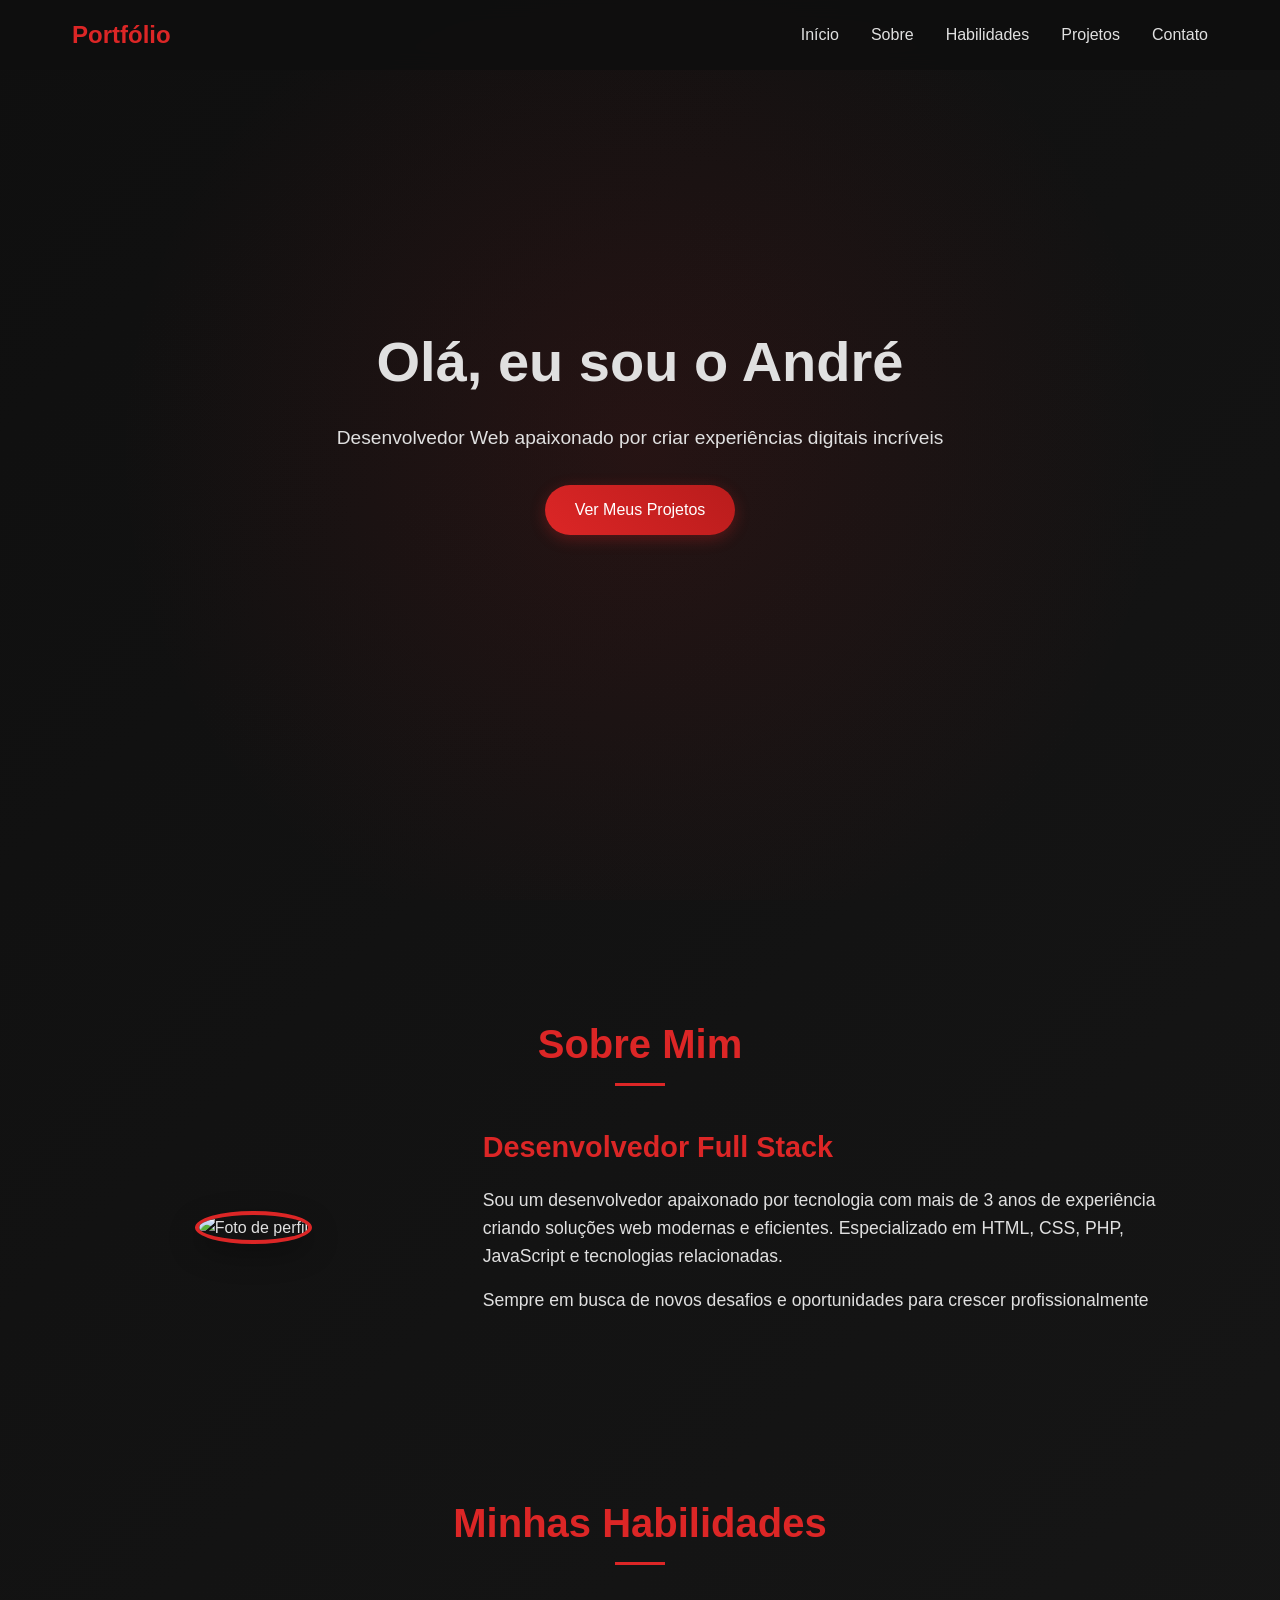
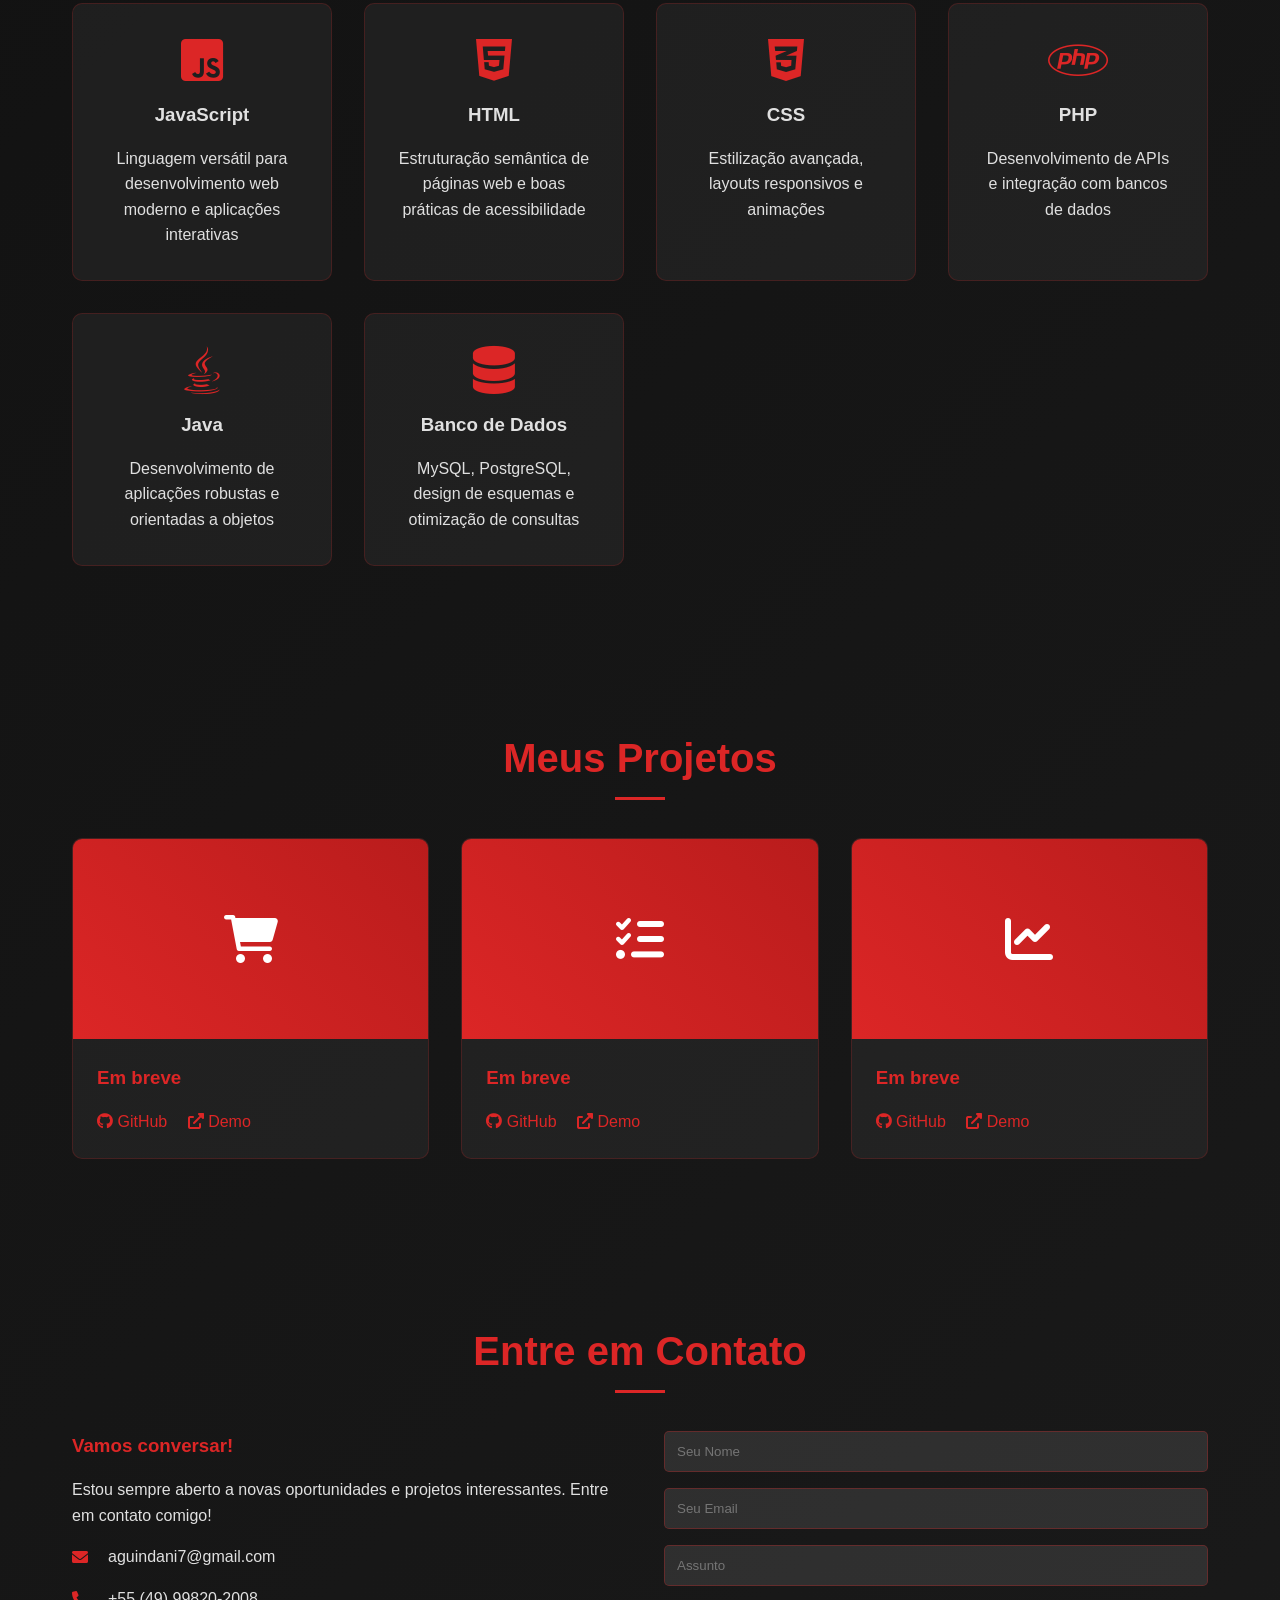
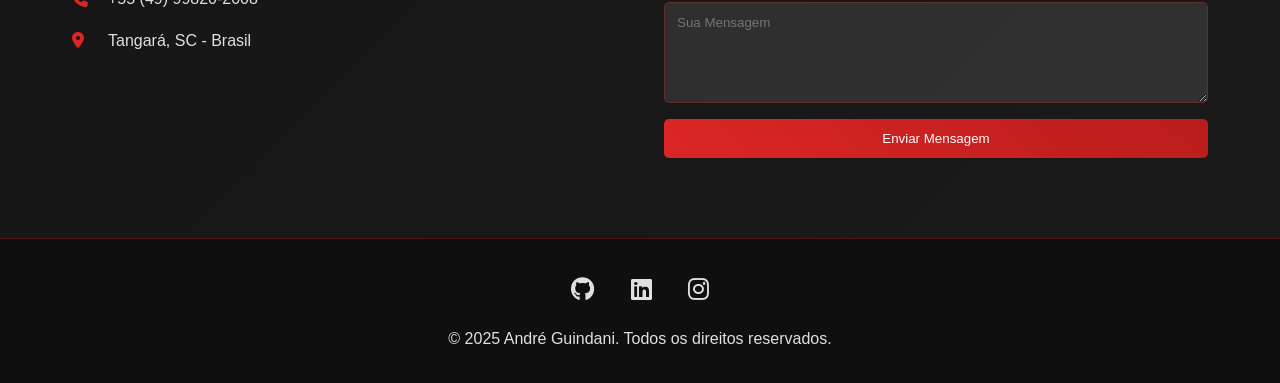
==== index.html @ 7bfdf7b9 "alterações" ====
<!DOCTYPE html>
<html lang="pt-BR">

<head>
    <meta charset="UTF-8">
    <meta name="viewport" content="width=device-width, initial-scale=1.0">
    <title>Meu Portfólio</title>
    <link href="https://cdnjs.cloudflare.com/ajax/libs/font-awesome/6.0.0/css/all.min.css" rel="stylesheet">
    <link rel="stylesheet" href="style.css">
</head>

<body>
    <header>
        <nav>
            <div class="logo">Portfólio</div>
            <ul class="nav-links">
                <li><a href="#home">Início</a></li>
                <li><a href="#about">Sobre</a></li>
                <li><a href="#skills">Habilidades</a></li>
                <li><a href="#projects">Projetos</a></li>
                <li><a href="#contact">Contato</a></li>
            </ul>
            <div class="mobile-menu">
                <span></span>
                <span></span>
                <span></span>
            </div>
        </nav>
    </header>
    <main>
        <section id="home" class="hero">
            <div class="hero-content">
                <h1>Olá, eu sou o André Guindani</h1>
                <p>Desenvolvedor Web apaixonado por criar experiências digitais incríveis</p>
                <a href="#projects" class="cta-button">Ver Meus Projetos</a>
            </div>
        </section>

        <section id="about">
            <h2 class="section-title fade-in">Sobre Mim</h2>
            <div class="about-content fade-in">
                <div class="about-image">
                    <img src="/placeholder.svg?height=250&width=250" alt="Foto de perfil">
                </div>
                <div class="about-text">
                    <h3>Desenvolvedor Full Stack</h3>
                    <p>Sou um desenvolvedor apaixonado por tecnologia com mais de 3 anos de experiência criando soluções
                        web modernas e eficientes. Especializado em HTML, CSS, PHP, JavaScript e tecnologias
                        relacionadas.</p>
                    <p>Sempre em busca de novos desafios e oportunidades para crescer profissionalmente</p>
                </div>
            </div>
        </section>

        <section id="skills">
            <h2 class="section-title fade-in">Minhas Habilidades</h2>
            <div class="skills-grid fade-in">
                <div class="skill-card">
                    <i class="fab fa-js-square"></i>
                    <h3>JavaScript</h3>
                    <p>Linguagem versátil para desenvolvimento web moderno e aplicações interativas</p>
                </div>
                <div class="skill-card">
                    <i class="fab fa-html5"></i>
                    <h3>HTML</h3>
                    <p>Estruturação semântica de páginas web e boas práticas de acessibilidade</p>
                </div>
                <div class="skill-card">
                    <i class="fab fa-css3-alt"></i>
                    <h3>CSS</h3>
                    <p>Estilização avançada, layouts responsivos e animações</p>
                </div>
                <div class="skill-card">
                    <i class="fab fa-php"></i>
                    <h3>PHP</h3>
                    <p>Desenvolvimento de APIs e integração com bancos de dados</p>
                </div>
                <div class="skill-card">
                    <i class="fab fa-java"></i>
                    <h3>Java</h3>
                    <p>Desenvolvimento de aplicações robustas e orientadas a objetos</p>
                </div>
                <div class="skill-card">
                    <i class="fas fa-database"></i>
                    <h3>Banco de Dados</h3>
                    <p>MySQL, PostgreSQL, design de esquemas e otimização de consultas</p>
                </div>
            </div>
        </section>

        <section id="projects">
            <h2 class="section-title fade-in">Meus Projetos</h2>
            <div class="projects-grid fade-in">
                <div class="project-card">
                    <div class="project-image">
                        <i class="fas fa-shopping-cart"></i>
                    </div>
                    <div class="project-content">
                        <h3>Em breve</h3>
                        <p></p>
                        <div class="project-links">
                            <a href="#"><i class="fab fa-github"></i> GitHub</a>
                            <a href="#"><i class="fas fa-external-link-alt"></i> Demo</a>
                        </div>
                    </div>
                </div>
                <div class="project-card">
                    <div class="project-image">
                        <i class="fas fa-tasks"></i>
                    </div>
                    <div class="project-content">
                        <h3>Em breve</h3>
                        <p></p>
                        <div class="project-links">
                            <a href="#"><i class="fab fa-github"></i> GitHub</a>
                            <a href="#"><i class="fas fa-external-link-alt"></i> Demo</a>
                        </div>
                    </div>
                </div>
                <div class="project-card">
                    <div class="project-image">
                        <i class="fas fa-chart-line"></i>
                    </div>
                    <div class="project-content">
                        <h3>Em breve</h3>
                        <p></p>
                        <div class="project-links">
                            <a href="#"><i class="fab fa-github"></i> GitHub</a>
                            <a href="#"><i class="fas fa-external-link-alt"></i> Demo</a>
                        </div>
                    </div>
                </div>
            </div>
        </section>

        <section id="contact">
            <h2 class="section-title fade-in">Entre em Contato</h2>
            <div class="contact-content fade-in">
                <div class="contact-info">
                    <h3>Vamos conversar!</h3>
                    <p>Estou sempre aberto a novas oportunidades e projetos interessantes. Entre em contato comigo!</p>
                    <div class="contact-item">
                        <i class="fas fa-envelope"></i>
                        <span>aguindani7@gmail.com</span>
                    </div>
                    <div class="contact-item">
                        <i class="fas fa-phone"></i>
                        <span>+55 (49) 99820-2008</span>
                    </div>
                    <div class="contact-item">
                        <i class="fas fa-map-marker-alt"></i>
                        <span>Tangará, SC - Brasil</span>
                    </div>
                </div>
                <form class="contact-form" action="https://formsubmit.co/aguindani7@gmail.com" method="POST">
                    <input type="text" name="name" placeholder="Seu Nome" required>
                    <input type="email" name="email" placeholder="Seu Email" required>
                    <input type="text" name="_subject" placeholder="Assunto" required>
                    <textarea name="message" rows="5" placeholder="Sua Mensagem" required></textarea>
                    <button type="submit">Enviar Mensagem</button>
                </form>
            </div>
        </section>
    </main>
    <footer>
        <div class="social-links">
            <a href="https://github.com/andreguindani" target="_blank"><i class="fab fa-github"></i></a>
            <a href="https://www.linkedin.com/in/andr%C3%A9guindani/" target="_blank"><i class="fab fa-linkedin"></i></a>
            <a href="https://www.instagram.com/andreguindani_/" target="_blank"><i class="fab fa-instagram"></i></a>
        </div>
        <p>&copy; 2025 André Guindani. Todos os direitos reservados.</p>
    </footer>

    <script src="script.js"></script>
</body>

</html>
---- style.css ----
* {
    margin: 0;
    padding: 0;
    box-sizing: border-box;
}

body {
    font-family: 'Segoe UI', Tahoma, Geneva, Verdana, sans-serif;
    background: linear-gradient(135deg, #0f0f0f 0%, #1a1a1a 100%);
    color: #e0e0e0;
    line-height: 1.6;
    overflow-x: hidden;
}

/* Header */
header {
    position: fixed;
    top: 0;
    width: 100%;
    background: rgba(15, 15, 15, 0.95);
    backdrop-filter: blur(10px);
    z-index: 1000;
    padding: 1rem 0;
    transition: all 0.3s ease;
}

nav {
    max-width: 1200px;
    margin: 0 auto;
    display: flex;
    justify-content: space-between;
    align-items: center;
    padding: 0 2rem;
}

.logo {
    font-size: 1.5rem;
    font-weight: bold;
    color: #dc2626;
}

.nav-links {
    display: flex;
    list-style: none;
    gap: 2rem;
}

/* Mobile menu styles */
@media (max-width: 768px) {
    .nav-links {
        display: none;
        position: absolute;
        top: 100%;
        left: 0;
        width: 100%;
        background: rgba(15, 15, 15, 0.98);
        backdrop-filter: blur(10px);
        flex-direction: column;
        padding: 2rem;
        gap: 1rem;
        border-top: 1px solid rgba(220, 38, 38, 0.3);
        box-shadow: 0 5px 20px rgba(0, 0, 0, 0.3);
        transform: translateY(-20px);
        opacity: 0;
        transition: all 0.3s ease;
    }

    .nav-links.active {
        display: flex;
        transform: translateY(0);
        opacity: 1;
    }

    .nav-links li {
        text-align: center;
        border-bottom: 1px solid rgba(220, 38, 38, 0.1);
        padding-bottom: 1rem;
    }

    .nav-links li:last-child {
        border-bottom: none;
        padding-bottom: 0;
    }

    .nav-links a {
        font-size: 1.1rem;
        padding: 0.5rem 0;
        display: block;
        width: 100%;
    }

    .mobile-menu {
        display: flex;
    }

    .mobile-menu.active span:nth-child(1) {
        transform: rotate(-45deg) translate(-5px, 6px);
    }

    .mobile-menu.active span:nth-child(2) {
        opacity: 0;
    }

    .mobile-menu.active span:nth-child(3) {
        transform: rotate(45deg) translate(-5px, -6px);
    }
}

.nav-links a {
    color: #e0e0e0;
    text-decoration: none;
    transition: color 0.3s ease;
    position: relative;
}

.nav-links a:hover {
    color: #dc2626;
}

.nav-links a::after {
    content: '';
    position: absolute;
    bottom: -5px;
    left: 0;
    width: 0;
    height: 2px;
    background: #dc2626;
    transition: width 0.3s ease;
}

.nav-links a:hover::after {
    width: 100%;
}

.mobile-menu {
    display: none;
    flex-direction: column;
    cursor: pointer;
}

.mobile-menu span {
    width: 25px;
    height: 3px;
    background: #e0e0e0;
    margin: 3px 0;
    transition: 0.3s;
}

/* Hero Section */
.hero {
    height: 100vh;
    display: flex;
    align-items: center;
    justify-content: center;
    text-align: center;
    position: relative;
    background: radial-gradient(circle at center, rgba(220, 38, 38, 0.1) 0%, transparent 70%);
    margin-bottom: 2rem; /* Added margin-bottom to create space between hero and next section */
}

.hero-content h1 {
    font-size: 3.5rem;
    margin-bottom: 1rem;
    opacity: 0;
    animation: fadeInUp 1s ease forwards;
}

.hero-content .highlight {
    color: #dc2626;
}

.hero-content p {
    font-size: 1.2rem;
    margin-bottom: 2rem;
    opacity: 0;
    animation: fadeInUp 1s ease 0.3s forwards;
}

.cta-button {
    display: inline-block;
    padding: 12px 30px;
    background: linear-gradient(45deg, #dc2626, #b91c1c);
    color: white;
    text-decoration: none;
    border-radius: 50px;
    transition: all 0.3s ease;
    opacity: 0;
    animation: fadeInUp 1s ease 0.6s forwards;
    box-shadow: 0 4px 15px rgba(220, 38, 38, 0.3);
    margin-bottom: 3rem; /* Added margin-bottom to push button away from next section */
}

/* Sections */
section {
    padding: 80px 0;
    max-width: 1200px;
    margin: 0 auto;
    padding-left: 2rem;
    padding-right: 2rem;
    position: relative;
}

.section-title {
    text-align: center;
    font-size: 2.5rem;
    margin-bottom: 3rem;
    color: #dc2626;
    position: relative;
    z-index: 200;
}

.section-title::after {
    content: '';
    position: absolute;
    bottom: -10px;
    left: 50%;
    transform: translateX(-50%);
    width: 50px;
    height: 3px;
    background: #dc2626;
}

/* About Section */
.about-content {
    display: grid;
    grid-template-columns: 1fr 2fr;
    gap: 3rem;
    align-items: center;
}

.about-image {
    text-align: center;
}

.about-image img {
    width: 250px;
    height: 250px;
    border-radius: 50%;
    object-fit: cover;
    border: 4px solid #dc2626;
    box-shadow: 0 10px 30px rgba(0, 0, 0, 0.3);
}

.about-text h3 {
    font-size: 1.8rem;
    margin-bottom: 1rem;
    color: #dc2626;
}

.about-text p {
    margin-bottom: 1rem;
    font-size: 1.1rem;
}

/* Skills Section */
.skills-grid {
    display: grid;
    grid-template-columns: repeat(auto-fit, minmax(250px, 1fr));
    gap: 2rem;
}

.skill-card {
    background: rgba(255, 255, 255, 0.05);
    padding: 2rem;
    border-radius: 10px;
    text-align: center;
    transition: transform 0.3s ease;
    border: 1px solid rgba(220, 38, 38, 0.2);
}

.skill-card:hover {
    transform: translateY(-5px);
    border-color: #dc2626;
}

.skill-card i {
    font-size: 3rem;
    color: #dc2626;
    margin-bottom: 1rem;
}

.skill-card h3 {
    margin-bottom: 1rem;
    color: #e0e0e0;
}

/* Projects Section */
.projects-grid {
    display: grid;
    grid-template-columns: repeat(auto-fit, minmax(300px, 1fr));
    gap: 2rem;
}

.project-card {
    background: rgba(255, 255, 255, 0.05);
    border-radius: 10px;
    overflow: hidden;
    transition: transform 0.3s ease;
    border: 1px solid rgba(220, 38, 38, 0.2);
}

.project-card:hover {
    transform: translateY(-5px);
    border-color: #dc2626;
}

.project-image {
    height: 200px;
    background: linear-gradient(45deg, #dc2626, #b91c1c);
    display: flex;
    align-items: center;
    justify-content: center;
    font-size: 3rem;
    color: white;
}

.project-content {
    padding: 1.5rem;
}

.project-content h3 {
    color: #dc2626;
    margin-bottom: 1rem;
}

.project-links {
    margin-top: 1rem;
}

.project-links a {
    display: inline-block;
    margin-right: 1rem;
    color: #dc2626;
    text-decoration: none;
    transition: color 0.3s ease;
}

.project-links a:hover {
    color: #b91c1c;
}

/* Contact Section */
.contact-content {
    display: grid;
    grid-template-columns: 1fr 1fr;
    gap: 3rem;
}

.contact-info h3 {
    color: #dc2626;
    margin-bottom: 1rem;
}

.contact-item {
    display: flex;
    align-items: center;
    margin-bottom: 1rem;
    margin-top: 1rem;
}

.contact-item i {
    color: #dc2626;
    margin-right: 1rem;
    width: 20px;
}

.contact-form {
    display: flex;
    flex-direction: column;
    gap: 1rem;
}

.contact-form input,
.contact-form textarea {
    padding: 12px;
    background: rgba(255, 255, 255, 0.1);
    border: 1px solid rgba(220, 38, 38, 0.3);
    border-radius: 5px;
    color: #e0e0e0;
    font-family: inherit;
}

.contact-form input:focus,
.contact-form textarea:focus {
    outline: none;
    border-color: #dc2626;
}

.contact-form button {
    padding: 12px;
    background: linear-gradient(45deg, #dc2626, #b91c1c);
    color: white;
    border: none;
    border-radius: 5px;
    cursor: pointer;
    transition: all 0.3s ease;
}

.contact-form button:hover {
    transform: translateY(-2px);
    box-shadow: 0 5px 15px rgba(220, 38, 38, 0.3);
}

/* Footer */
footer {
    background: #0f0f0f;
    text-align: center;
    padding: 2rem;
    border-top: 1px solid rgba(220, 38, 38, 0.3);
}

.social-links {
    margin-bottom: 1rem;
}

.social-links a {
    color: #e0e0e0;
    font-size: 1.5rem;
    margin: 0 1rem;
    transition: color 0.3s ease;
}

.social-links a:hover {
    color: #dc2626;
}

/* Animations */
@keyframes fadeInUp {
    from {
        opacity: 0;
        transform: translateY(30px);
    }
    to {
        opacity: 1;
        transform: translateY(0);
    }
}

.fade-in {
    opacity: 0;
    transform: translateY(30px);
    transition: all 0.6s ease;
}

.fade-in.visible {
    opacity: 1;
    transform: translateY(0);
}

/* Responsive */
@media (max-width: 768px) {
    .nav-links {
        display: none;
    }

    .mobile-menu {
        display: flex;
    }

    .hero-content h1 {
        font-size: 2.5rem;
    }

    .about-content {
        grid-template-columns: 1fr;
        text-align: center;
    }

    .contact-content {
        grid-template-columns: 1fr;
    }

    section {
        padding-left: 1rem;
        padding-right: 1rem;
    }
}
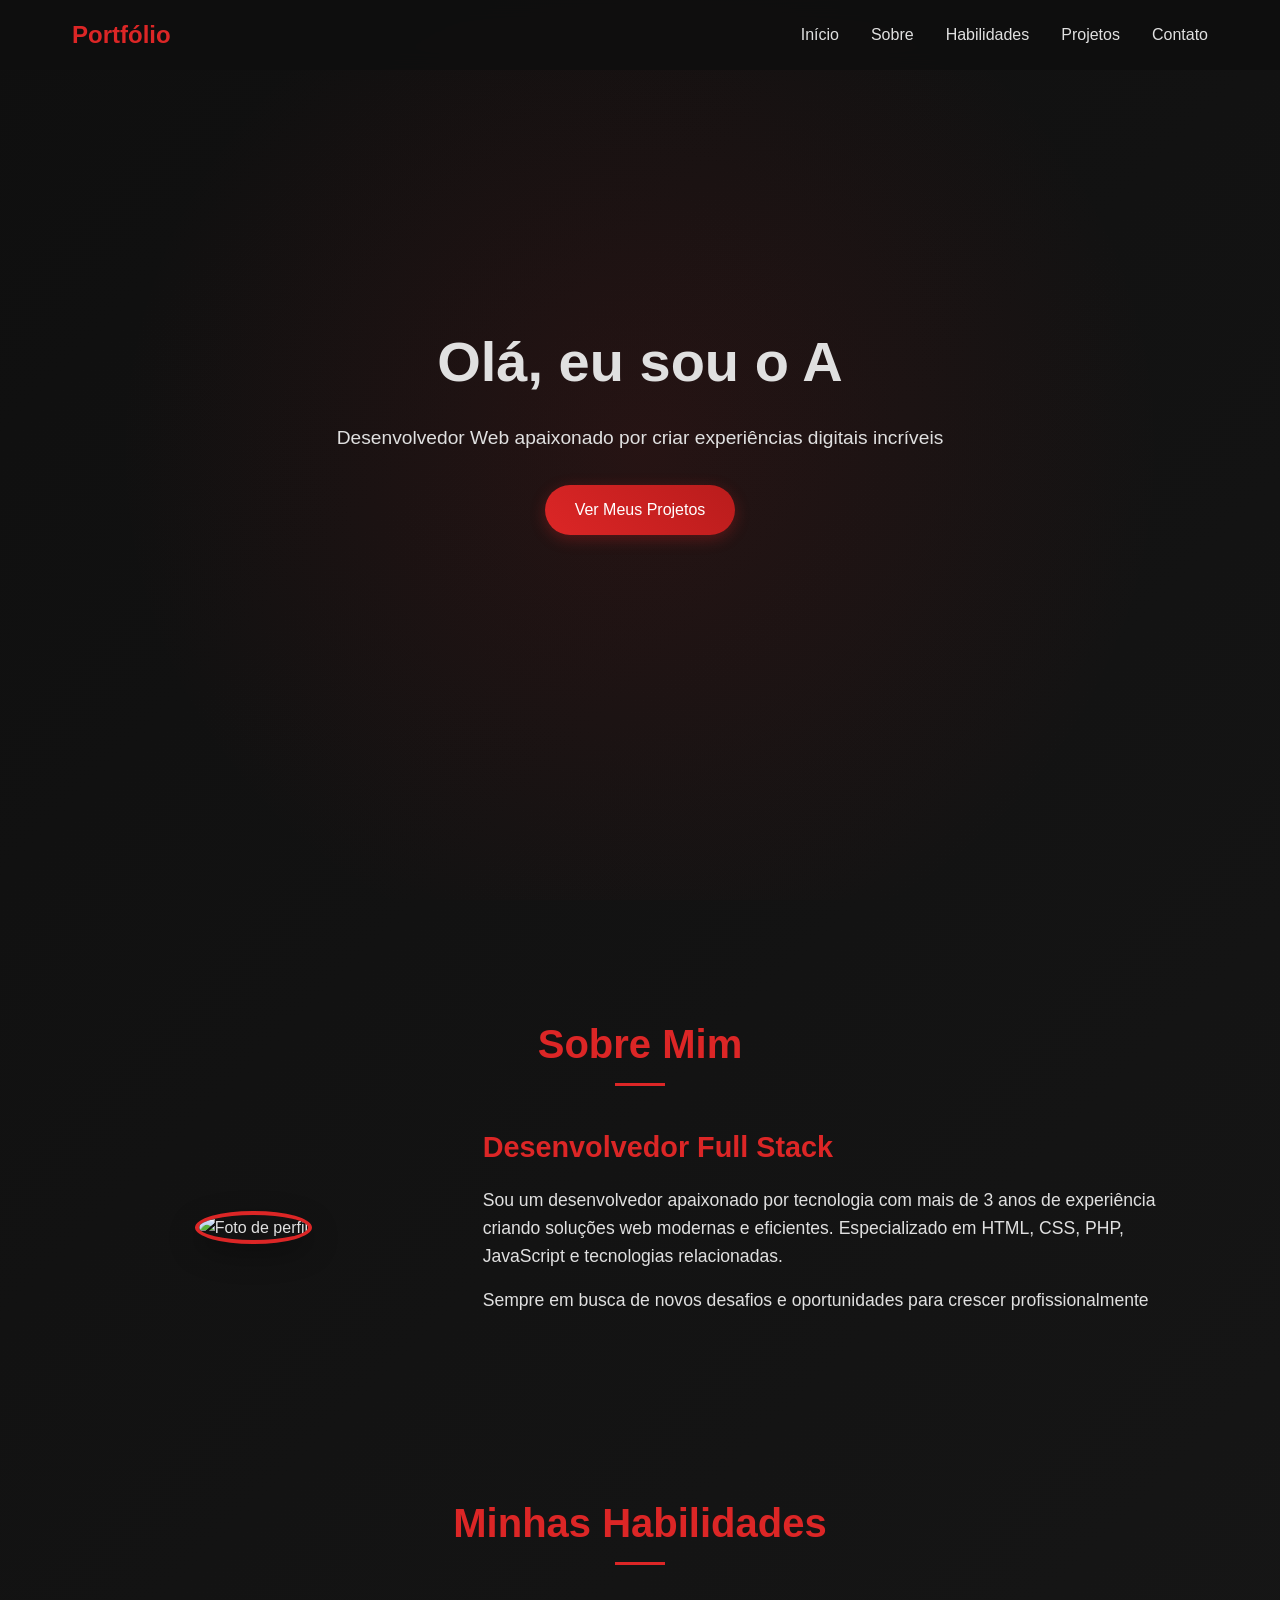
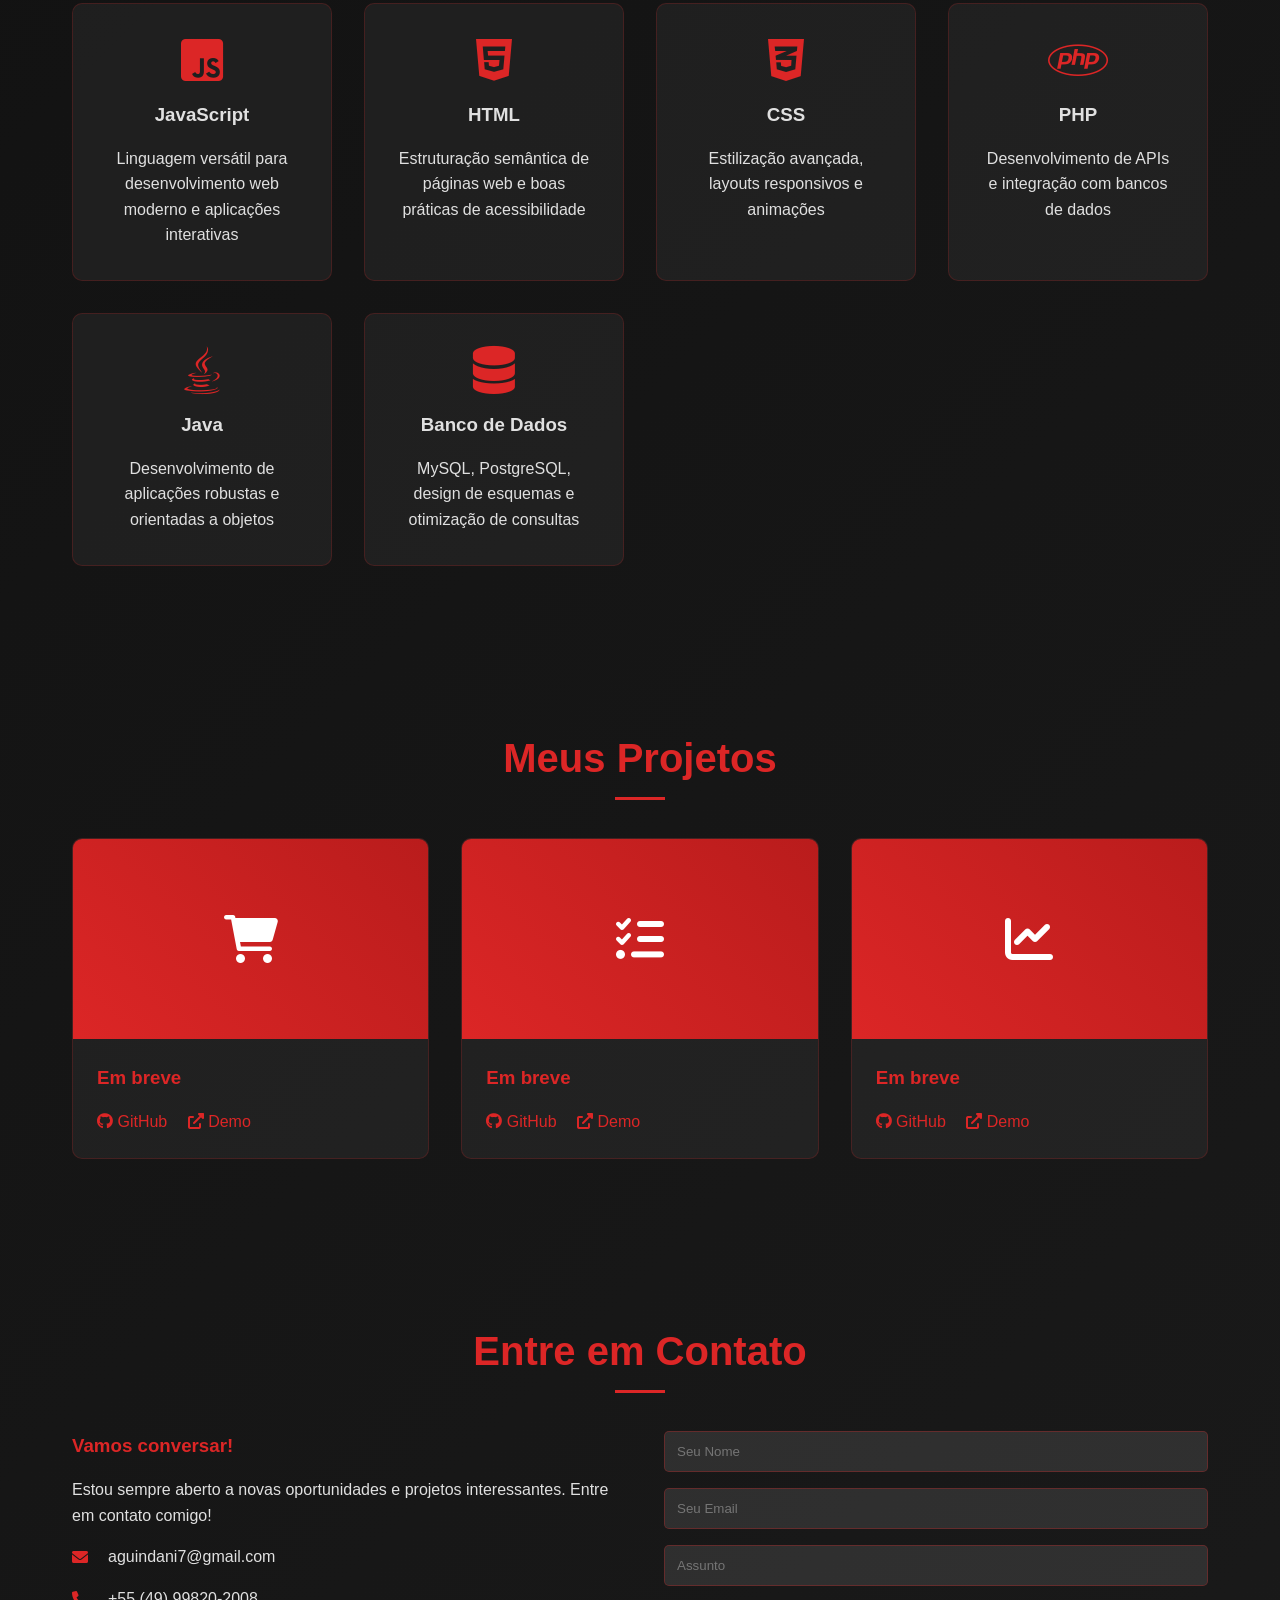
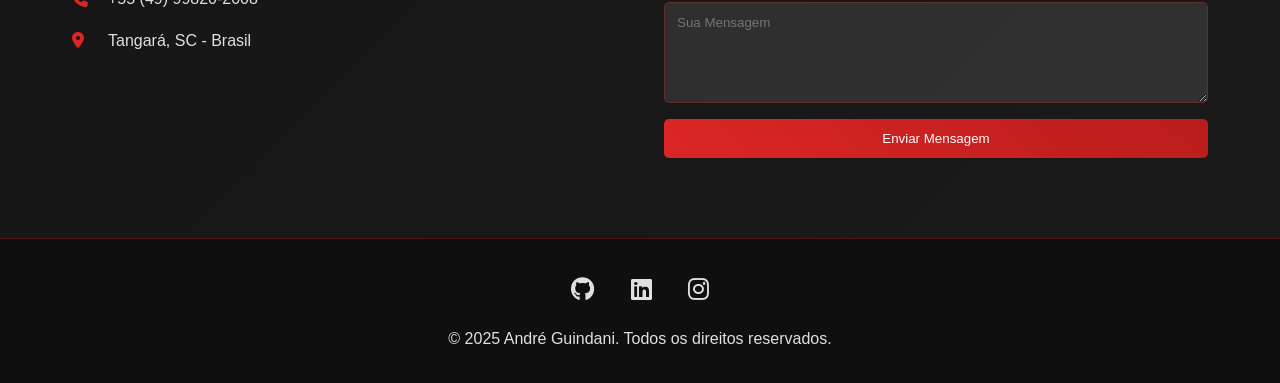
==== commit 2e530a93: "titulo" ====
--- a/index.html
+++ b/index.html
@@ -4,7 +4,7 @@
 <head>
     <meta charset="UTF-8">
     <meta name="viewport" content="width=device-width, initial-scale=1.0">
-    <title>Meu Portfólio</title>
+    <title>André Guindani</title>
     <link href="https://cdnjs.cloudflare.com/ajax/libs/font-awesome/6.0.0/css/all.min.css" rel="stylesheet">
     <link rel="stylesheet" href="style.css">
 </head>
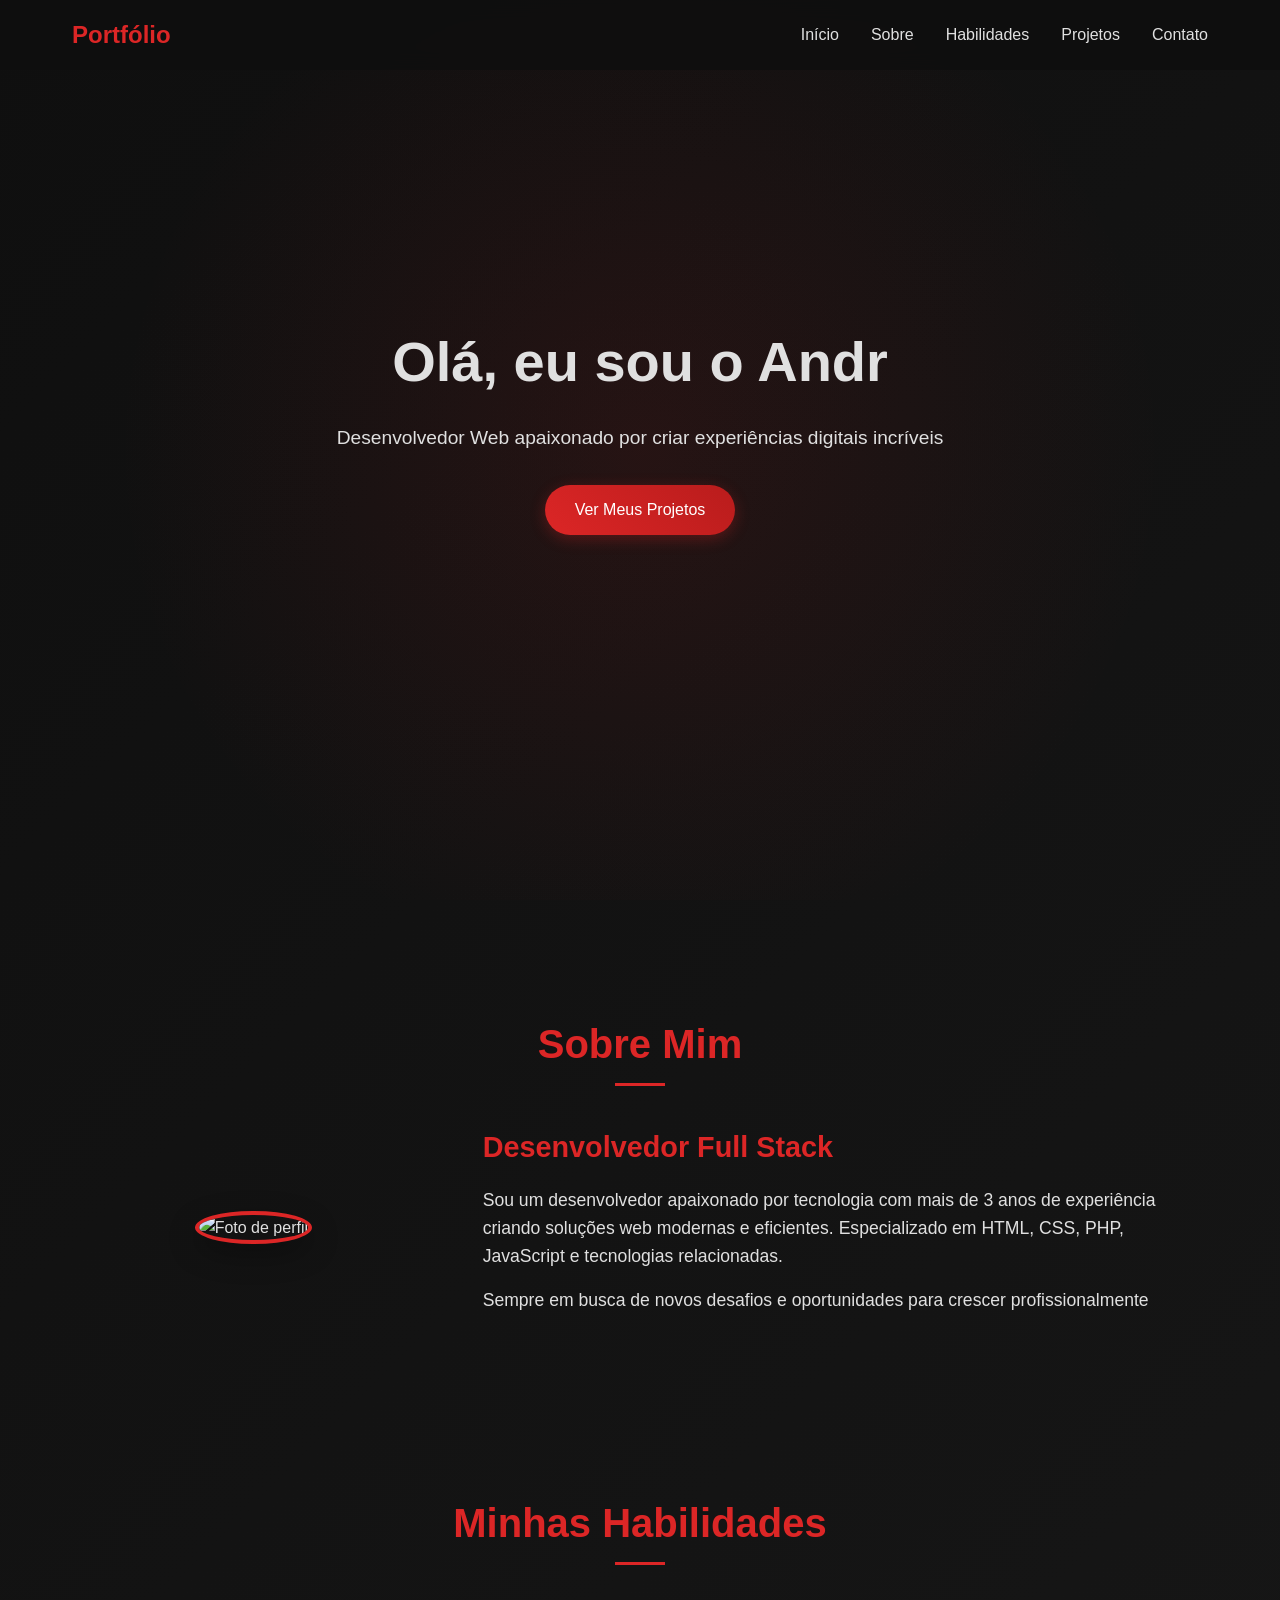
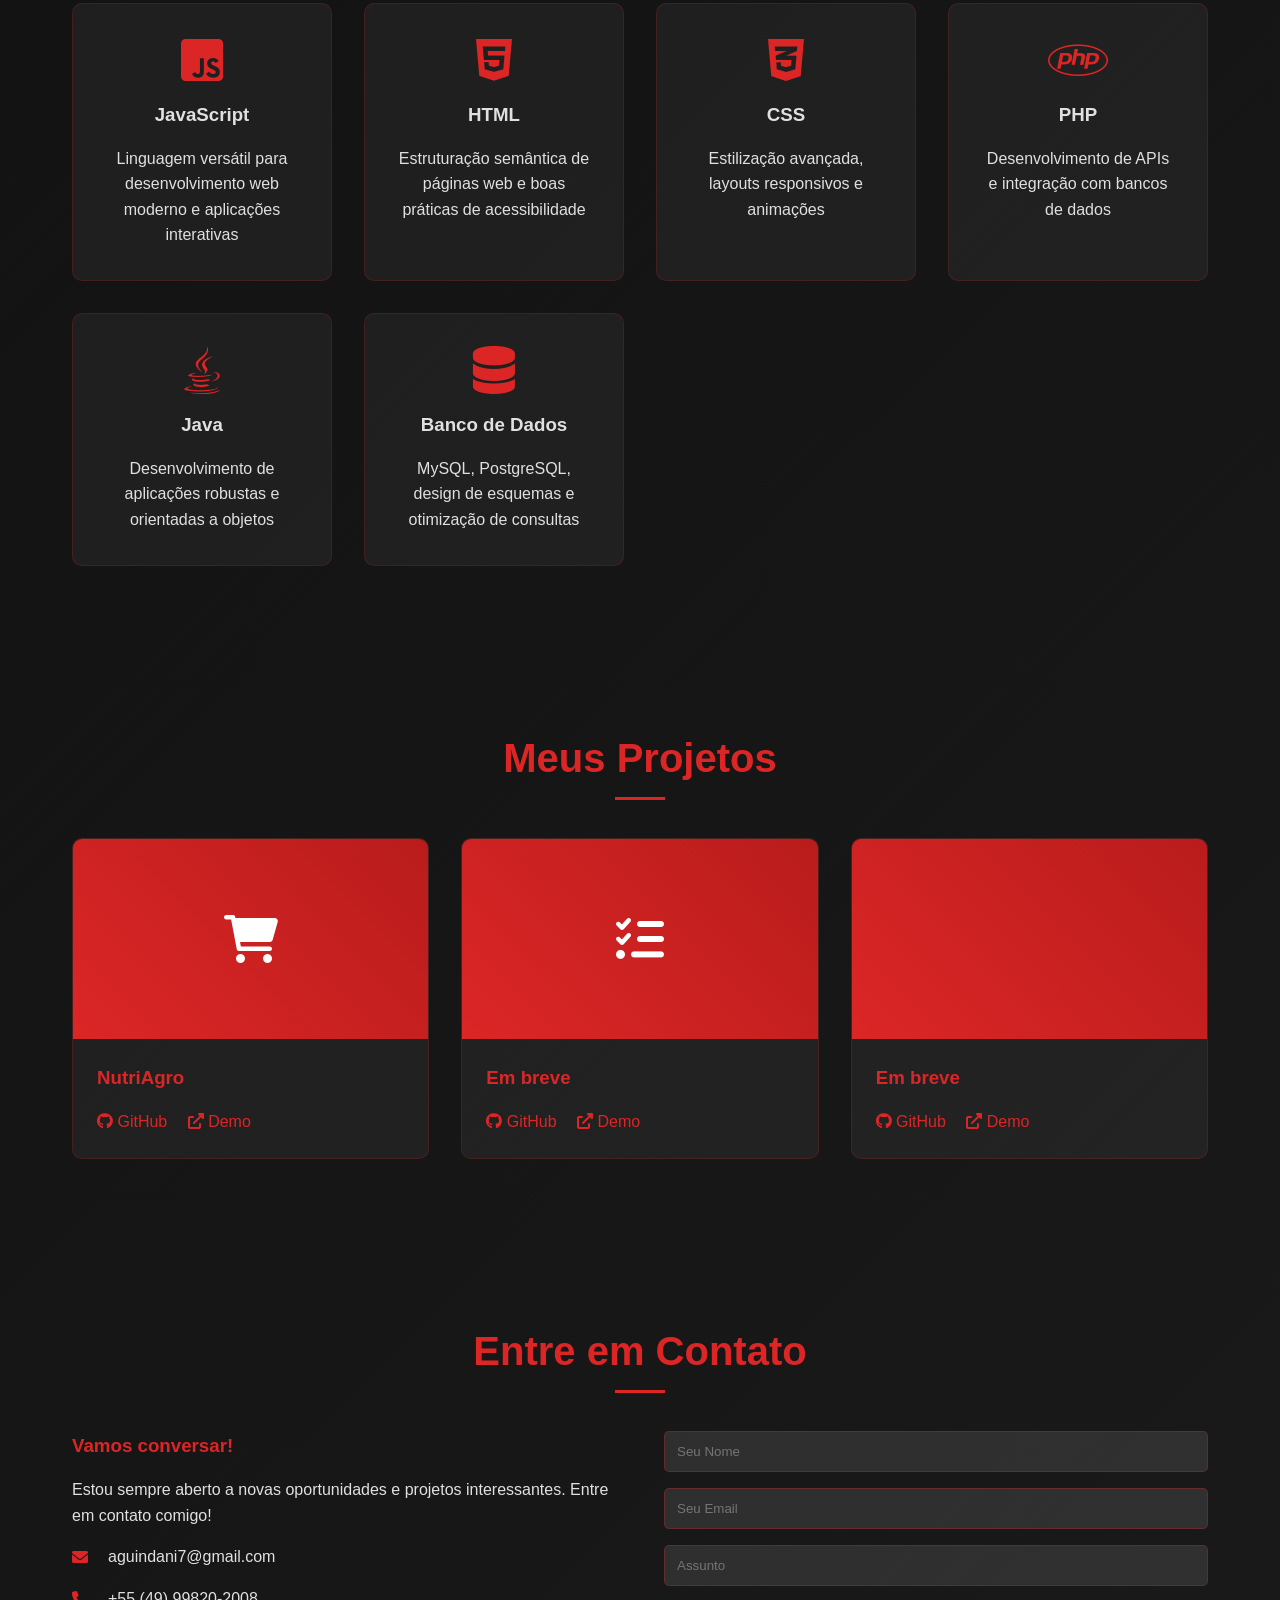
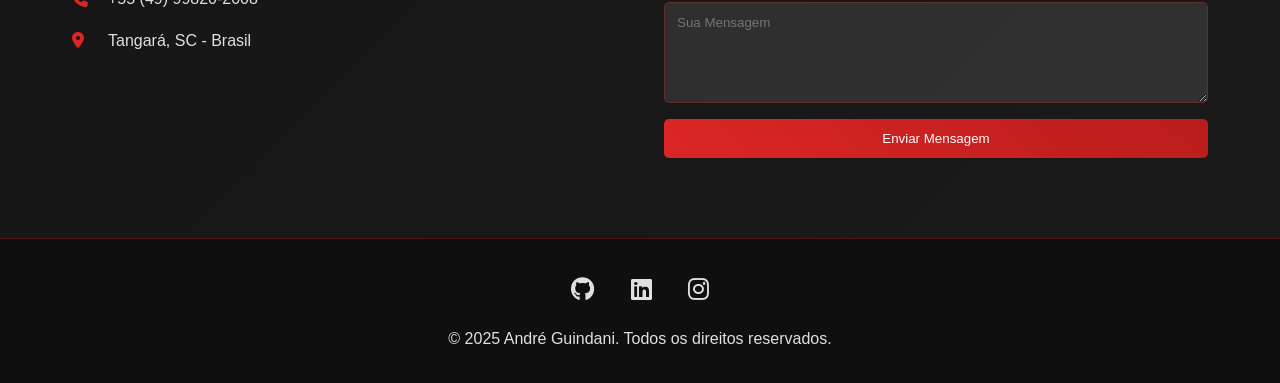
==== commit 751e3faa: "primeiro projeto.html" ====
--- a/index.html
+++ b/index.html
@@ -96,11 +96,11 @@
                         <i class="fas fa-shopping-cart"></i>
                     </div>
                     <div class="project-content">
-                        <h3>Em breve</h3>
+                        <h3>NutriAgro</h3>
                         <p></p>
                         <div class="project-links">
-                            <a href="#"><i class="fab fa-github"></i> GitHub</a>
-                            <a href="#"><i class="fas fa-external-link-alt"></i> Demo</a>
+                            <a href="https://github.com/andreguindani/nutriagro"><i class="fab fa-github"></i> GitHub</a>
+                            <a href="https://andreguindani.github.io/nutriagro/"><i class="fas fa-external-link-alt"></i> Demo</a>
                         </div>
                     </div>
                 </div>
@@ -119,7 +119,7 @@
                 </div>
                 <div class="project-card">
                     <div class="project-image">
-                        <i class="fas fa-chart-line"></i>
+                        <i class="fa-solid fa-cow"></i>
                     </div>
                     <div class="project-content">
                         <h3>Em breve</h3>
@@ -174,4 +174,4 @@
     <script src="script.js"></script>
 </body>
 
-</html>+</html>
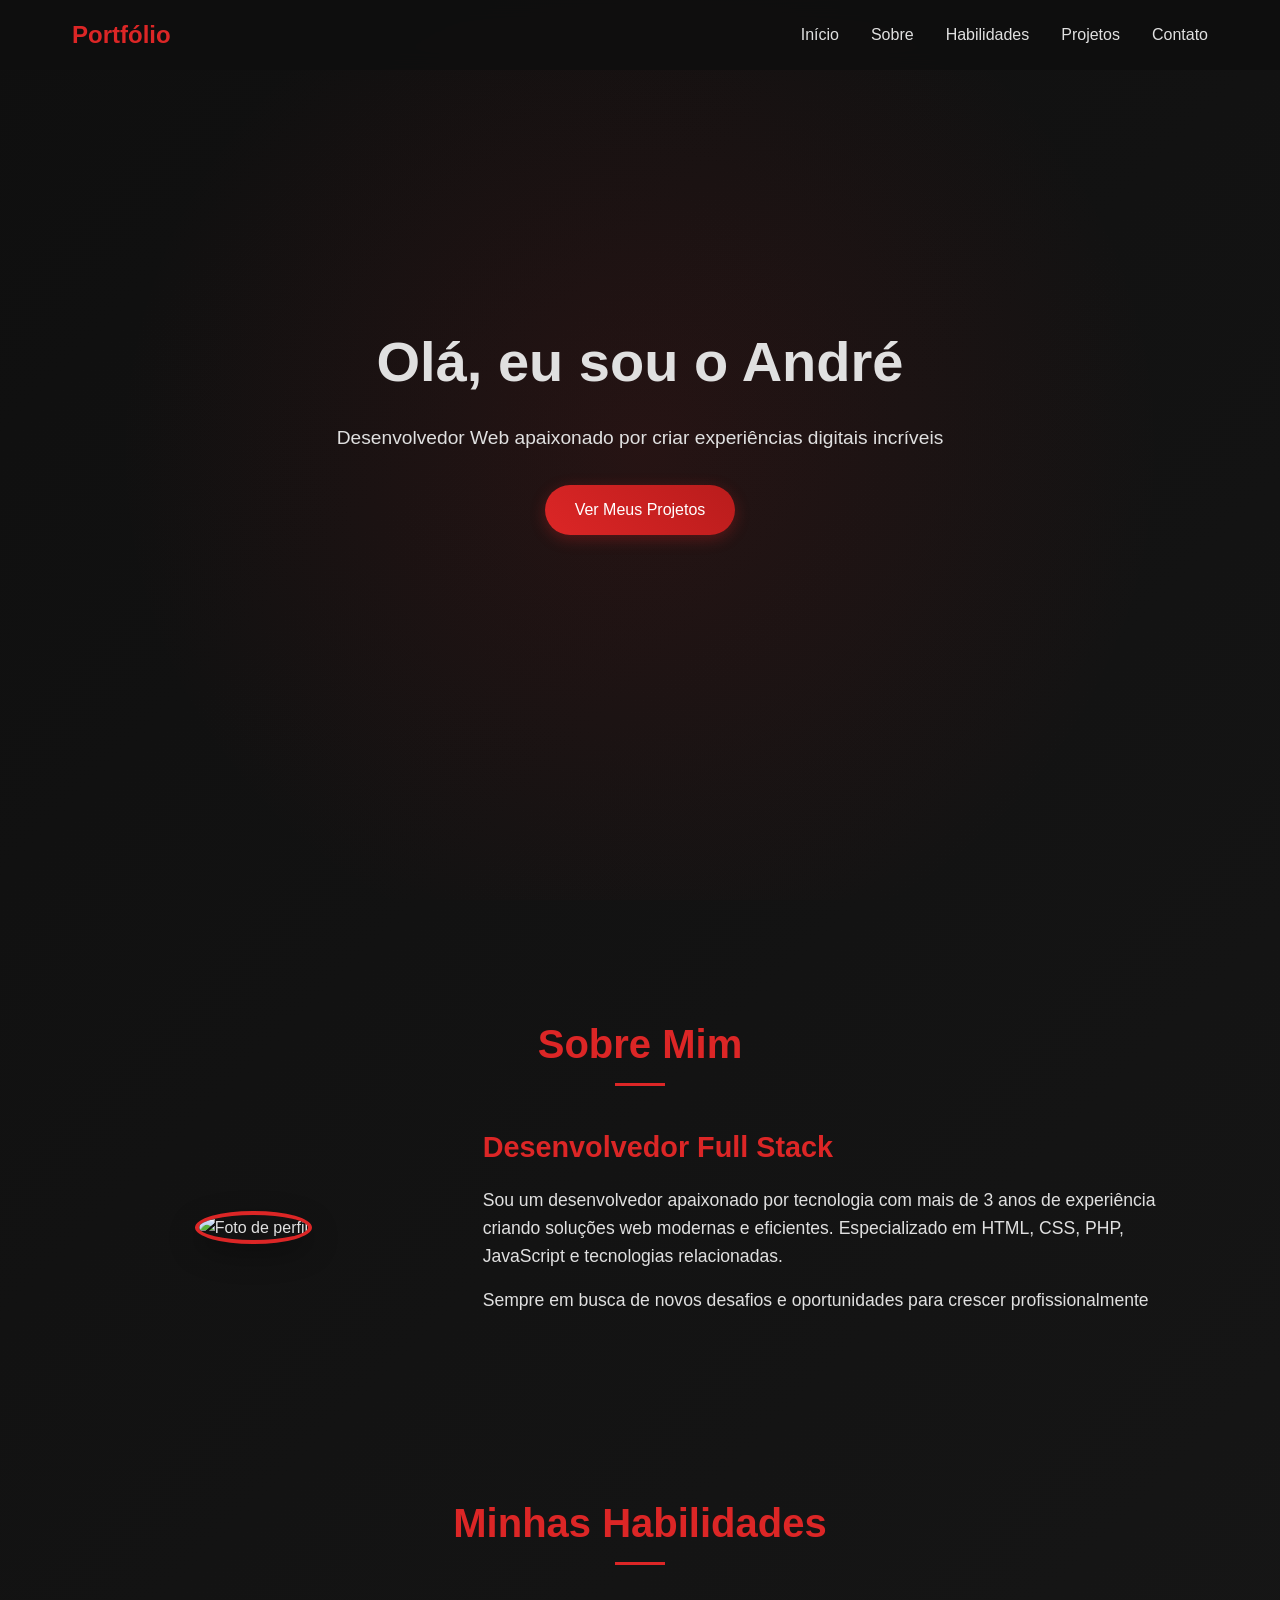
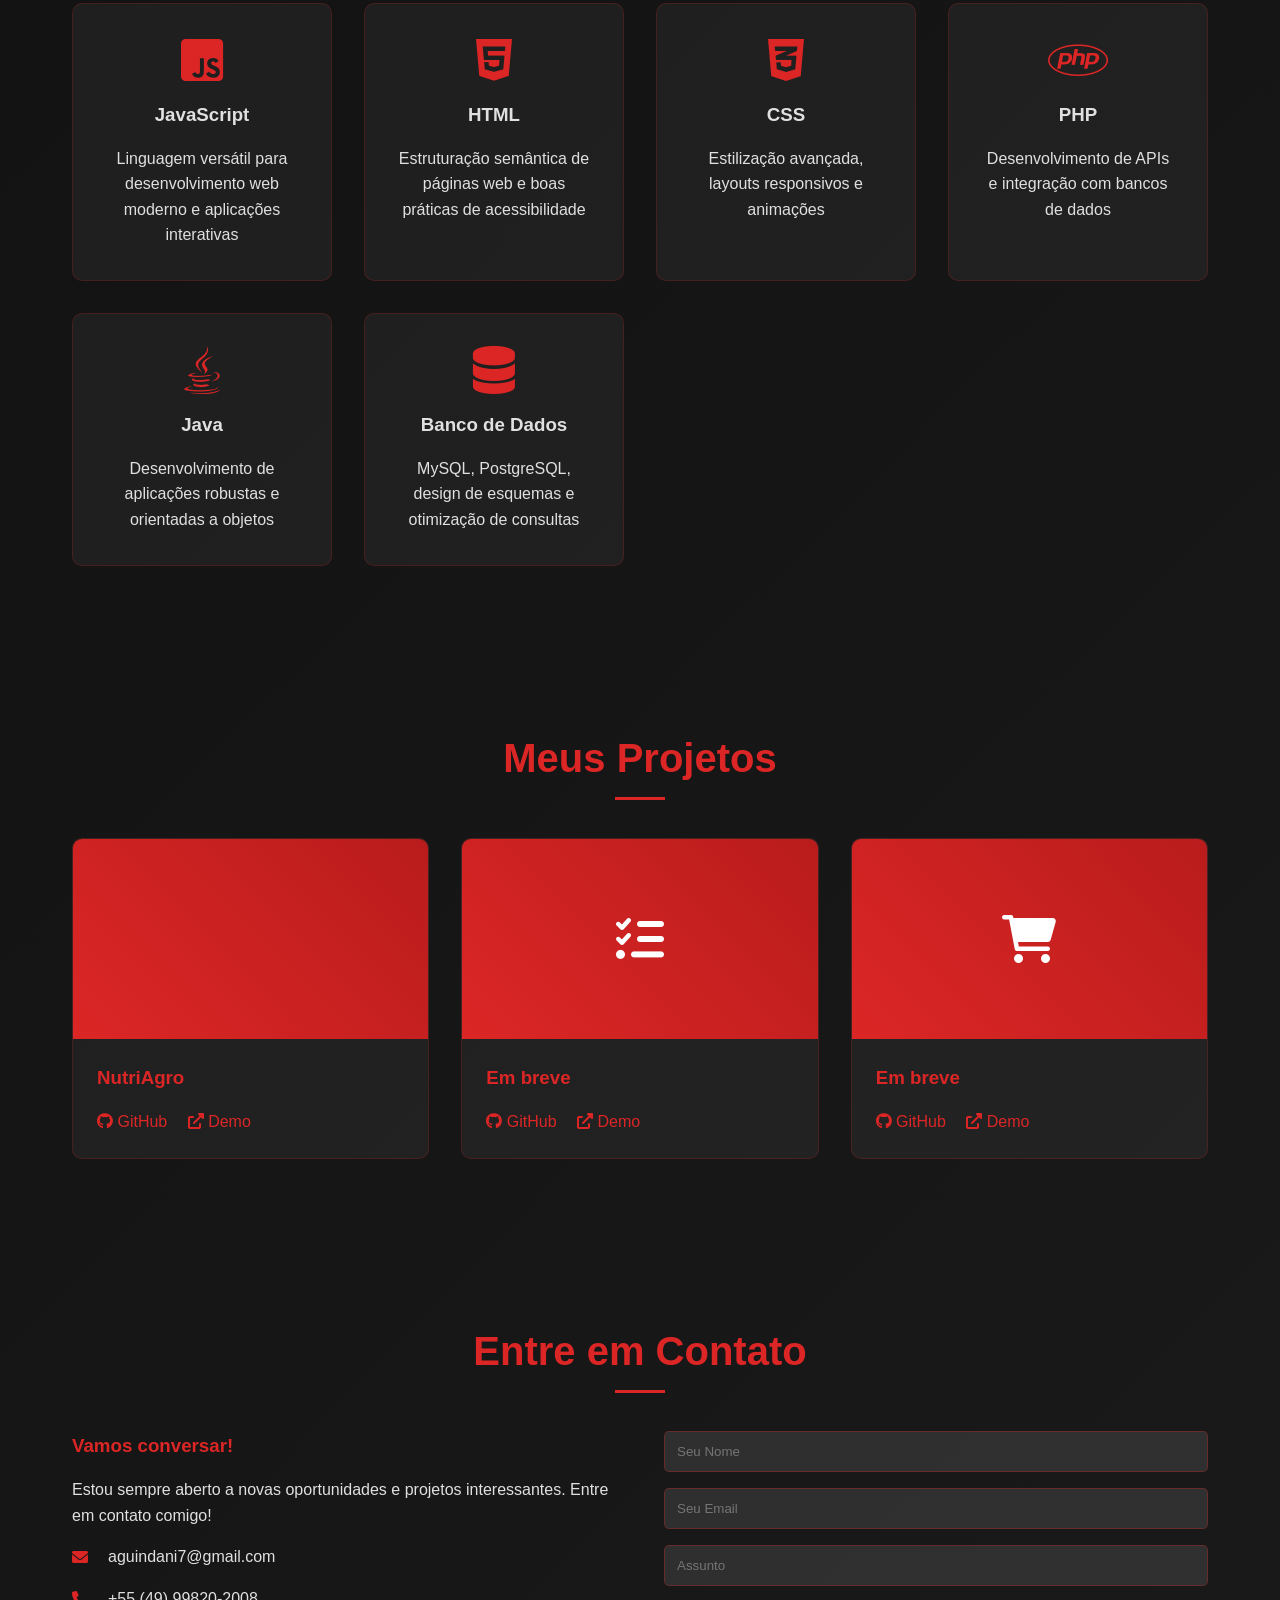
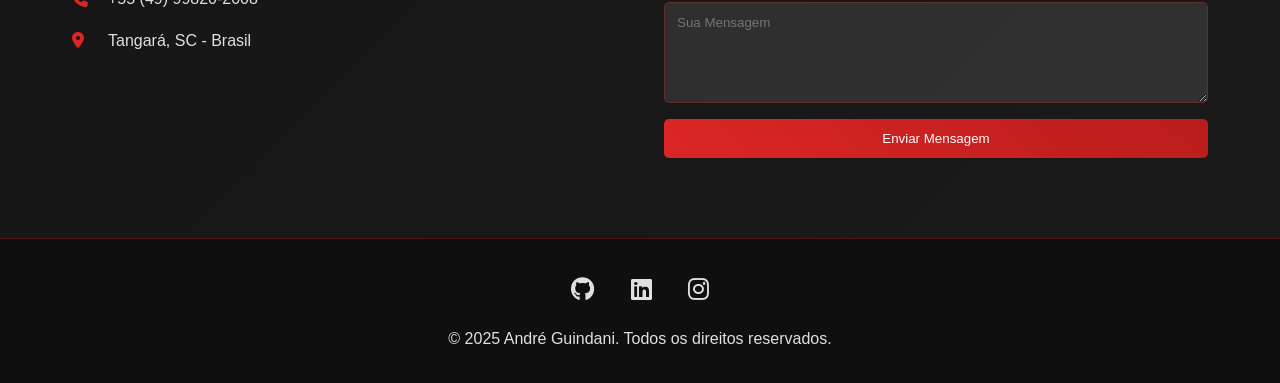
==== commit 8ea1dae2: "Update index.html" ====
--- a/index.html
+++ b/index.html
@@ -93,7 +93,7 @@
             <div class="projects-grid fade-in">
                 <div class="project-card">
                     <div class="project-image">
-                        <i class="fas fa-shopping-cart"></i>
+                        <i class="fa-solid fa-cow"></i>
                     </div>
                     <div class="project-content">
                         <h3>NutriAgro</h3>
@@ -119,7 +119,7 @@
                 </div>
                 <div class="project-card">
                     <div class="project-image">
-                        <i class="fa-solid fa-cow"></i>
+                        <i class="fas fa-shopping-cart"></i>
                     </div>
                     <div class="project-content">
                         <h3>Em breve</h3>
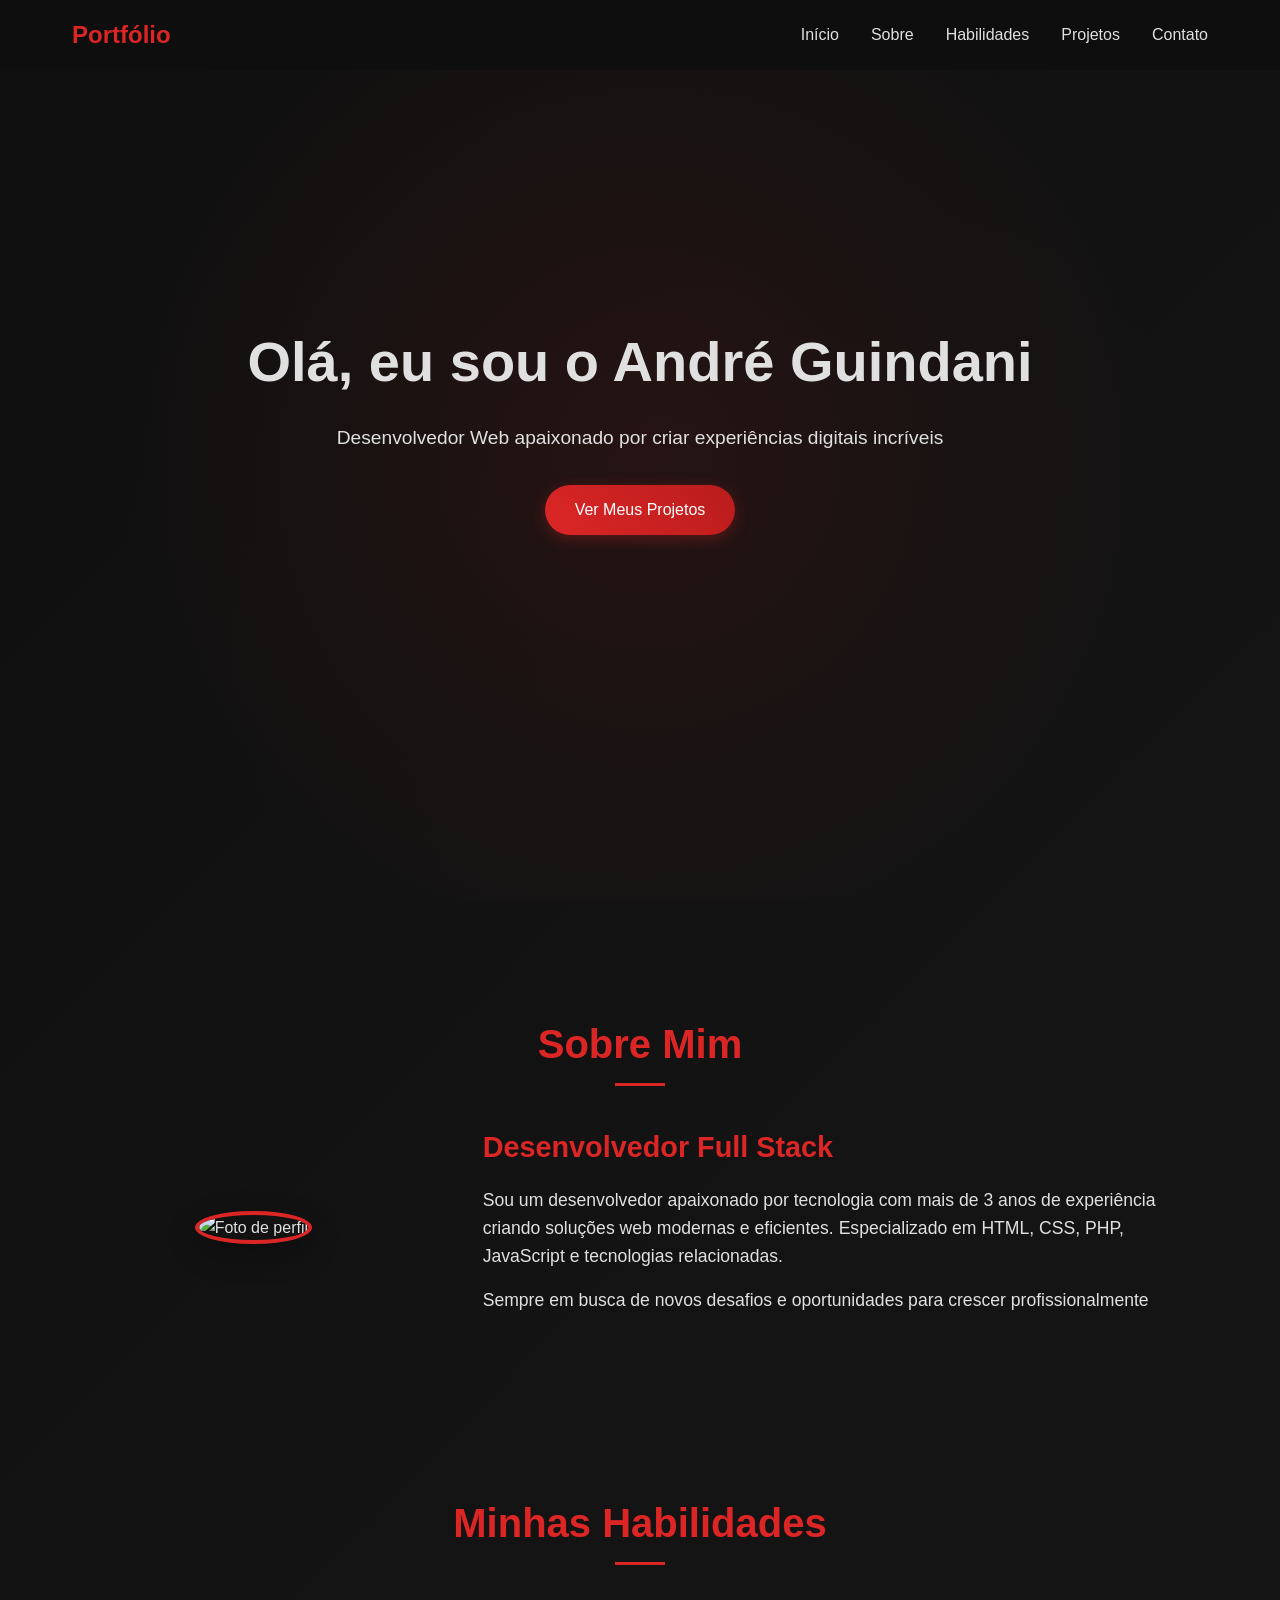
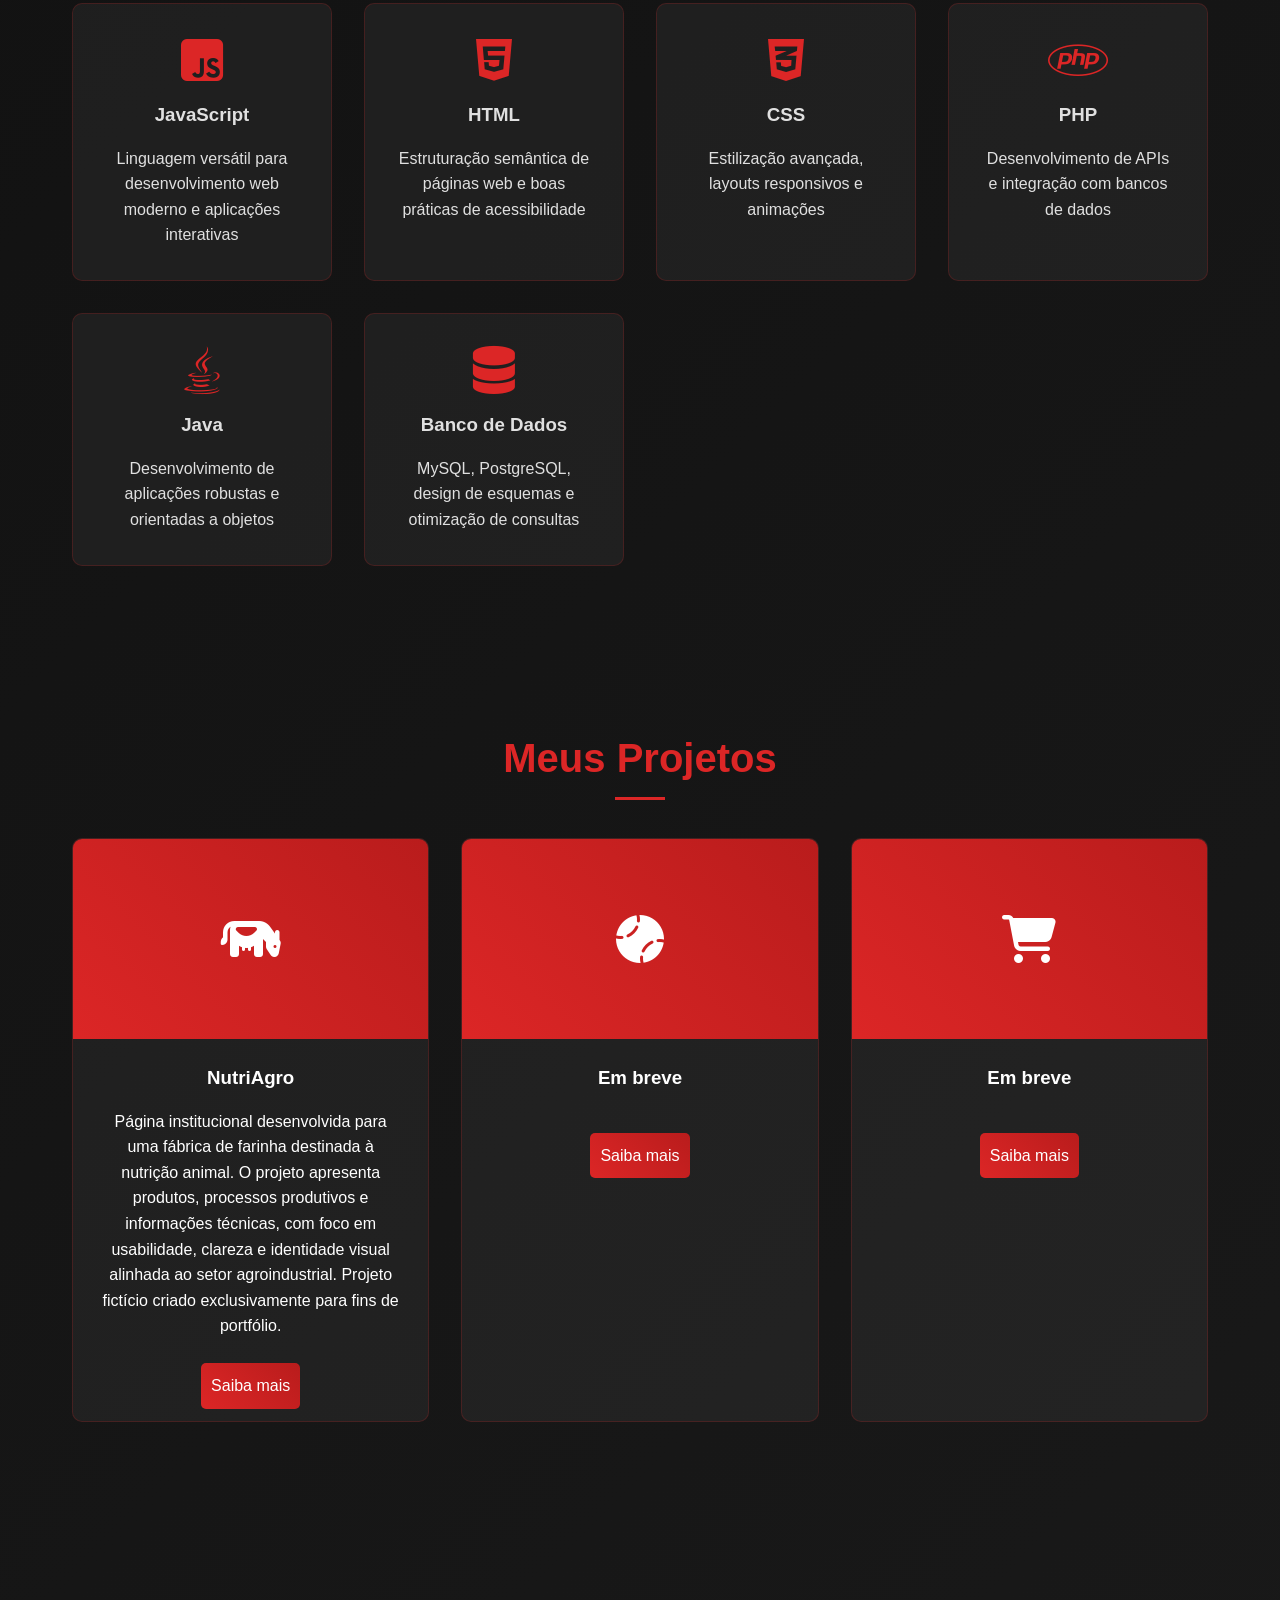
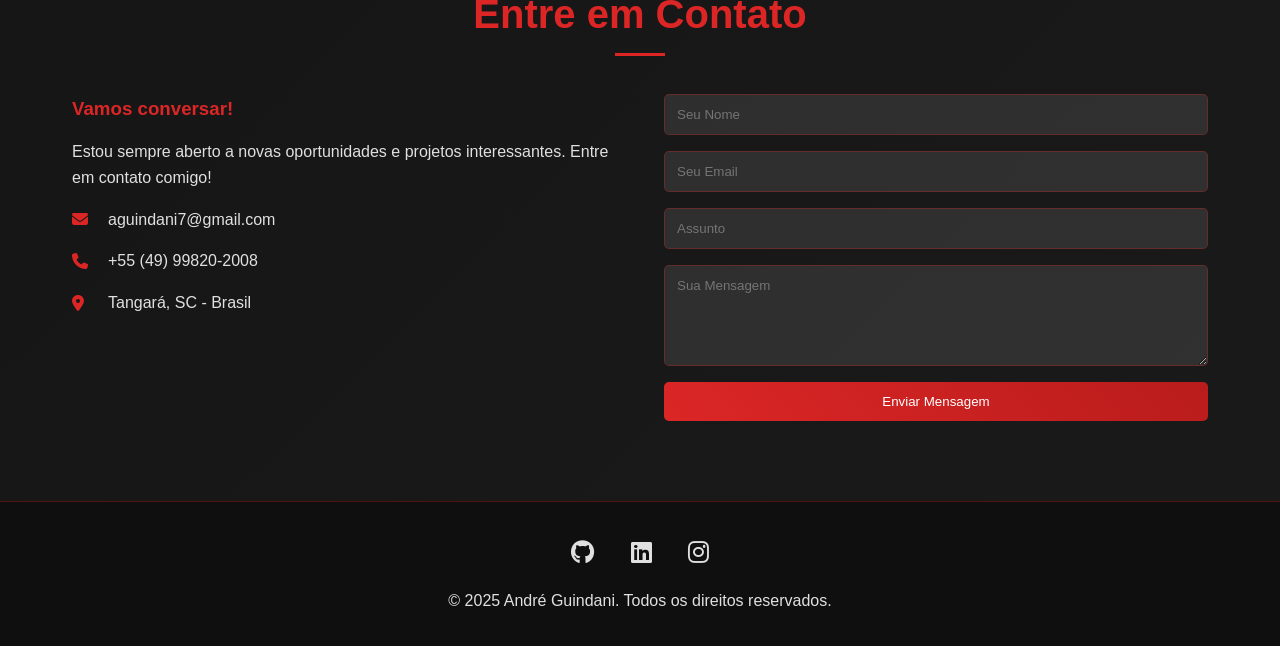
==== commit e17ac3b7: "reorganização" ====
--- a/index.html
+++ b/index.html
@@ -5,8 +5,8 @@
     <meta charset="UTF-8">
     <meta name="viewport" content="width=device-width, initial-scale=1.0">
     <title>André Guindani</title>
-    <link href="https://cdnjs.cloudflare.com/ajax/libs/font-awesome/6.0.0/css/all.min.css" rel="stylesheet">
-    <link rel="stylesheet" href="style.css">
+    <link href="https://cdnjs.cloudflare.com/ajax/libs/font-awesome/6.7.2/css/all.min.css" rel="stylesheet">
+    <link rel="stylesheet" href="src/css/style.css">
 </head>
 
 <body>
@@ -97,24 +97,26 @@
                     </div>
                     <div class="project-content">
                         <h3>NutriAgro</h3>
-                        <p></p>
-                        <div class="project-links">
-                            <a href="https://github.com/andreguindani/nutriagro"><i class="fab fa-github"></i> GitHub</a>
-                            <a href="https://andreguindani.github.io/nutriagro/"><i class="fas fa-external-link-alt"></i> Demo</a>
-                        </div>
+                        <p>Página institucional desenvolvida para uma fábrica de farinha 
+                        destinada à nutrição animal. O projeto apresenta produtos, 
+                        processos produtivos e informações técnicas, com foco em usabilidade, 
+                        clareza e identidade visual alinhada ao setor agroindustrial.
+                        Projeto fictício criado exclusivamente para fins de portfólio.</p>
+                    </div>
+                    <div class="project-button">
+                        <a href="projects-nutriagro.html">Saiba mais</a>
                     </div>
                 </div>
                 <div class="project-card">
                     <div class="project-image">
-                        <i class="fas fa-tasks"></i>
+                        <i class="fa-solid fa-baseball"></i>
                     </div>
                     <div class="project-content">
                         <h3>Em breve</h3>
                         <p></p>
-                        <div class="project-links">
-                            <a href="#"><i class="fab fa-github"></i> GitHub</a>
-                            <a href="#"><i class="fas fa-external-link-alt"></i> Demo</a>
-                        </div>
+                    </div>
+                    <div class="project-button">
+                        <a href="projects-.html">Saiba mais</a>
                     </div>
                 </div>
                 <div class="project-card">
@@ -124,10 +126,9 @@
                     <div class="project-content">
                         <h3>Em breve</h3>
                         <p></p>
-                        <div class="project-links">
-                            <a href="#"><i class="fab fa-github"></i> GitHub</a>
-                            <a href="#"><i class="fas fa-external-link-alt"></i> Demo</a>
-                        </div>
+                    </div>
+                    <div class="project-button">
+                        <a href="projects--.html">Saiba mais</a>
                     </div>
                 </div>
             </div>
--- a/src/css/style.css
+++ b/src/css/style.css
@@ -0,0 +1,497 @@
+* {
+    margin: 0;
+    padding: 0;
+    box-sizing: border-box;
+}
+
+body {
+    font-family: 'Segoe UI', Tahoma, Geneva, Verdana, sans-serif;
+    background: linear-gradient(135deg, #0f0f0f 0%, #1a1a1a 100%);
+    color: #e0e0e0;
+    line-height: 1.6;
+    overflow-x: hidden;
+}
+
+/* Header */
+header {
+    position: fixed;
+    top: 0;
+    width: 100%;
+    background: rgba(15, 15, 15, 0.95);
+    backdrop-filter: blur(10px);
+    z-index: 1000;
+    padding: 1rem 0;
+    transition: all 0.3s ease;
+}
+
+nav {
+    max-width: 1200px;
+    margin: 0 auto;
+    display: flex;
+    justify-content: space-between;
+    align-items: center;
+    padding: 0 2rem;
+}
+
+.logo {
+    font-size: 1.5rem;
+    font-weight: bold;
+    color: #dc2626;
+}
+
+.nav-links {
+    display: flex;
+    list-style: none;
+    gap: 2rem;
+}
+
+/* Mobile menu styles */
+@media (max-width: 768px) {
+    .nav-links {
+        display: none;
+        position: absolute;
+        top: 100%;
+        left: 0;
+        width: 100%;
+        background: rgba(15, 15, 15, 0.98);
+        backdrop-filter: blur(10px);
+        flex-direction: column;
+        padding: 2rem;
+        gap: 1rem;
+        border-top: 1px solid rgba(220, 38, 38, 0.3);
+        box-shadow: 0 5px 20px rgba(0, 0, 0, 0.3);
+        transform: translateY(-20px);
+        opacity: 0;
+        transition: all 0.3s ease;
+    }
+
+    .nav-links.active {
+        display: flex;
+        transform: translateY(0);
+        opacity: 1;
+    }
+
+    .nav-links li {
+        text-align: center;
+        border-bottom: 1px solid rgba(220, 38, 38, 0.1);
+        padding-bottom: 1rem;
+    }
+
+    .nav-links li:last-child {
+        border-bottom: none;
+        padding-bottom: 0;
+    }
+
+    .nav-links a {
+        font-size: 1.1rem;
+        padding: 0.5rem 0;
+        display: block;
+        width: 100%;
+    }
+
+    .mobile-menu {
+        display: flex;
+    }
+
+    .mobile-menu.active span:nth-child(1) {
+        transform: rotate(-45deg) translate(-5px, 6px);
+    }
+
+    .mobile-menu.active span:nth-child(2) {
+        opacity: 0;
+    }
+
+    .mobile-menu.active span:nth-child(3) {
+        transform: rotate(45deg) translate(-5px, -6px);
+    }
+}
+
+.nav-links a {
+    color: #e0e0e0;
+    text-decoration: none;
+    transition: color 0.3s ease;
+    position: relative;
+}
+
+.nav-links a:hover {
+    color: #dc2626;
+}
+
+.nav-links a::after {
+    content: '';
+    position: absolute;
+    bottom: -5px;
+    left: 0;
+    width: 0;
+    height: 2px;
+    background: #dc2626;
+    transition: width 0.3s ease;
+}
+
+.nav-links a:hover::after {
+    width: 100%;
+}
+
+.mobile-menu {
+    display: none;
+    flex-direction: column;
+    cursor: pointer;
+}
+
+.mobile-menu span {
+    width: 25px;
+    height: 3px;
+    background: #e0e0e0;
+    margin: 3px 0;
+    transition: 0.3s;
+}
+
+/* Hero Section */
+.hero {
+    height: 100vh;
+    display: flex;
+    align-items: center;
+    justify-content: center;
+    text-align: center;
+    position: relative;
+    background: radial-gradient(circle at center, rgba(220, 38, 38, 0.1) 0%, transparent 70%);
+    margin-bottom: 2rem; /* Added margin-bottom to create space between hero and next section */
+}
+
+.hero-content h1 {
+    font-size: 3.5rem;
+    margin-bottom: 1rem;
+    opacity: 0;
+    animation: fadeInUp 1s ease forwards;
+}
+
+.hero-content .highlight {
+    color: #dc2626;
+}
+
+.hero-content p {
+    font-size: 1.2rem;
+    margin-bottom: 2rem;
+    opacity: 0;
+    animation: fadeInUp 1s ease 0.3s forwards;
+}
+
+.cta-button {
+    display: inline-block;
+    padding: 12px 30px;
+    background: linear-gradient(45deg, #dc2626, #b91c1c);
+    color: white;
+    text-decoration: none;
+    border-radius: 50px;
+    transition: all 0.3s ease;
+    opacity: 0;
+    animation: fadeInUp 1s ease 0.6s forwards;
+    box-shadow: 0 4px 15px rgba(220, 38, 38, 0.3);
+    margin-bottom: 3rem; /* Added margin-bottom to push button away from next section */
+}
+
+/* Sections */
+section {
+    padding: 80px 0;
+    max-width: 1200px;
+    margin: 0 auto;
+    padding-left: 2rem;
+    padding-right: 2rem;
+    position: relative;
+}
+
+.section-title {
+    text-align: center;
+    font-size: 2.5rem;
+    margin-bottom: 3rem;
+    color: #dc2626;
+    position: relative;
+    z-index: 200;
+}
+
+.section-title::after {
+    content: '';
+    position: absolute;
+    bottom: -10px;
+    left: 50%;
+    transform: translateX(-50%);
+    width: 50px;
+    height: 3px;
+    background: #dc2626;
+}
+
+/* About Section */
+.about-content {
+    display: grid;
+    grid-template-columns: 1fr 2fr;
+    gap: 3rem;
+    align-items: center;
+}
+
+.about-image {
+    text-align: center;
+}
+
+.about-image img {
+    width: 250px;
+    height: 250px;
+    border-radius: 50%;
+    object-fit: cover;
+    border: 4px solid #dc2626;
+    box-shadow: 0 10px 30px rgba(0, 0, 0, 0.3);
+}
+
+.about-text h3 {
+    font-size: 1.8rem;
+    margin-bottom: 1rem;
+    color: #dc2626;
+}
+
+.about-text p {
+    margin-bottom: 1rem;
+    font-size: 1.1rem;
+}
+
+/* Skills Section */
+.skills-grid {
+    display: grid;
+    grid-template-columns: repeat(auto-fit, minmax(250px, 1fr));
+    gap: 2rem;
+}
+
+.skill-card {
+    background: rgba(255, 255, 255, 0.05);
+    padding: 2rem;
+    border-radius: 10px;
+    text-align: center;
+    transition: transform 0.3s ease;
+    border: 1px solid rgba(220, 38, 38, 0.2);
+}
+
+.skill-card:hover {
+    transform: translateY(-5px);
+    border-color: #dc2626;
+}
+
+.skill-card i {
+    font-size: 3rem;
+    color: #dc2626;
+    margin-bottom: 1rem;
+}
+
+.skill-card h3 {
+    margin-bottom: 1rem;
+    color: #e0e0e0;
+}
+
+/* Projects Section */
+.projects-grid {
+    display: grid;
+    grid-template-columns: repeat(auto-fit, minmax(300px, 1fr));
+    gap: 2rem;
+}
+
+.project-card {
+    background: rgba(255, 255, 255, 0.05);
+    border-radius: 10px;
+    overflow: hidden;
+    transition: transform 0.3s ease;
+    border: 1px solid rgba(220, 38, 38, 0.2);
+}
+
+.project-card:hover {
+    transform: translateY(-5px);
+    border-color: #dc2626;
+}
+.project-button{
+    text-align: center;
+}
+
+.project-button a{
+    display: inline-block;
+    padding: 10px;
+    background: linear-gradient(45deg, #dc2626, #b91c1c);
+    color: white;
+    border: none;
+    border-radius: 5px;
+    cursor: pointer;
+    margin-bottom: 12px;
+    text-decoration: none;
+}
+.project-button a:hover {
+    transform: translateY(-2px);
+    box-shadow: 0 5px 15px rgba(220, 38, 38, 0.3);
+}
+
+
+.project-image {
+    height: 200px;
+    background: linear-gradient(45deg, #dc2626, #b91c1c);
+    display: flex;
+    align-items: center;
+    justify-content: center;
+    font-size: 3rem;
+    color: white;
+}
+
+.project-content {
+    padding: 1.5rem;
+}
+
+.project-content h3 {
+    color: #ffffff;
+    margin-bottom: 1rem;
+    text-align: center;
+}
+
+.project-content p{
+    color: #ffffff;
+    text-align: center;
+}
+
+.project-card i{
+    color: #ffffff;
+}
+
+.project-links {
+    margin-top: 1rem;
+}
+
+
+/* Contact Section */
+.contact-content {
+    display: grid;
+    grid-template-columns: 1fr 1fr;
+    gap: 3rem;
+}
+
+.contact-info h3 {
+    color: #dc2626;
+    margin-bottom: 1rem;
+}
+
+.contact-item {
+    display: flex;
+    align-items: center;
+    margin-bottom: 1rem;
+    margin-top: 1rem;
+}
+
+.contact-item i {
+    color: #dc2626;
+    margin-right: 1rem;
+    width: 20px;
+}
+
+.contact-form {
+    display: flex;
+    flex-direction: column;
+    gap: 1rem;
+}
+
+.contact-form input,
+.contact-form textarea {
+    padding: 12px;
+    background: rgba(255, 255, 255, 0.1);
+    border: 1px solid rgba(220, 38, 38, 0.3);
+    border-radius: 5px;
+    color: #e0e0e0;
+    font-family: inherit;
+}
+
+.contact-form input:focus,
+.contact-form textarea:focus {
+    outline: none;
+    border-color: #dc2626;
+}
+
+.contact-form button {
+    padding: 12px;
+    background: linear-gradient(45deg, #dc2626, #b91c1c);
+    color: white;
+    border: none;
+    border-radius: 5px;
+    cursor: pointer;
+    transition: all 0.3s ease;
+}
+
+.contact-form button:hover {
+    transform: translateY(-2px);
+    box-shadow: 0 5px 15px rgba(220, 38, 38, 0.3);
+}
+
+/* Footer */
+footer {
+    background: #0f0f0f;
+    text-align: center;
+    padding: 2rem;
+    border-top: 1px solid rgba(220, 38, 38, 0.3);
+}
+
+.social-links {
+    margin-bottom: 1rem;
+}
+
+.social-links a {
+    color: #e0e0e0;
+    font-size: 1.5rem;
+    margin: 0 1rem;
+    transition: color 0.3s ease;
+}
+
+.social-links a:hover {
+    color: #dc2626;
+}
+
+/* Animations */
+@keyframes fadeInUp {
+    from {
+        opacity: 0;
+        transform: translateY(30px);
+    }
+    to {
+        opacity: 1;
+        transform: translateY(0);
+    }
+}
+
+.fade-in {
+    opacity: 0;
+    transform: translateY(30px);
+    transition: all 0.6s ease;
+}
+
+.fade-in.visible {
+    opacity: 1;
+    transform: translateY(0);
+}
+
+/* Responsive */
+@media (max-width: 768px) {
+    .nav-links {
+        display: none;
+    }
+
+    .mobile-menu {
+        display: flex;
+    }
+
+    .hero-content h1 {
+        font-size: 2.5rem;
+    }
+
+    .about-content {
+        grid-template-columns: 1fr;
+        text-align: center;
+    }
+
+    .contact-content {
+        grid-template-columns: 1fr;
+    }
+
+    section {
+        padding-left: 1rem;
+        padding-right: 1rem;
+    }
+}
+
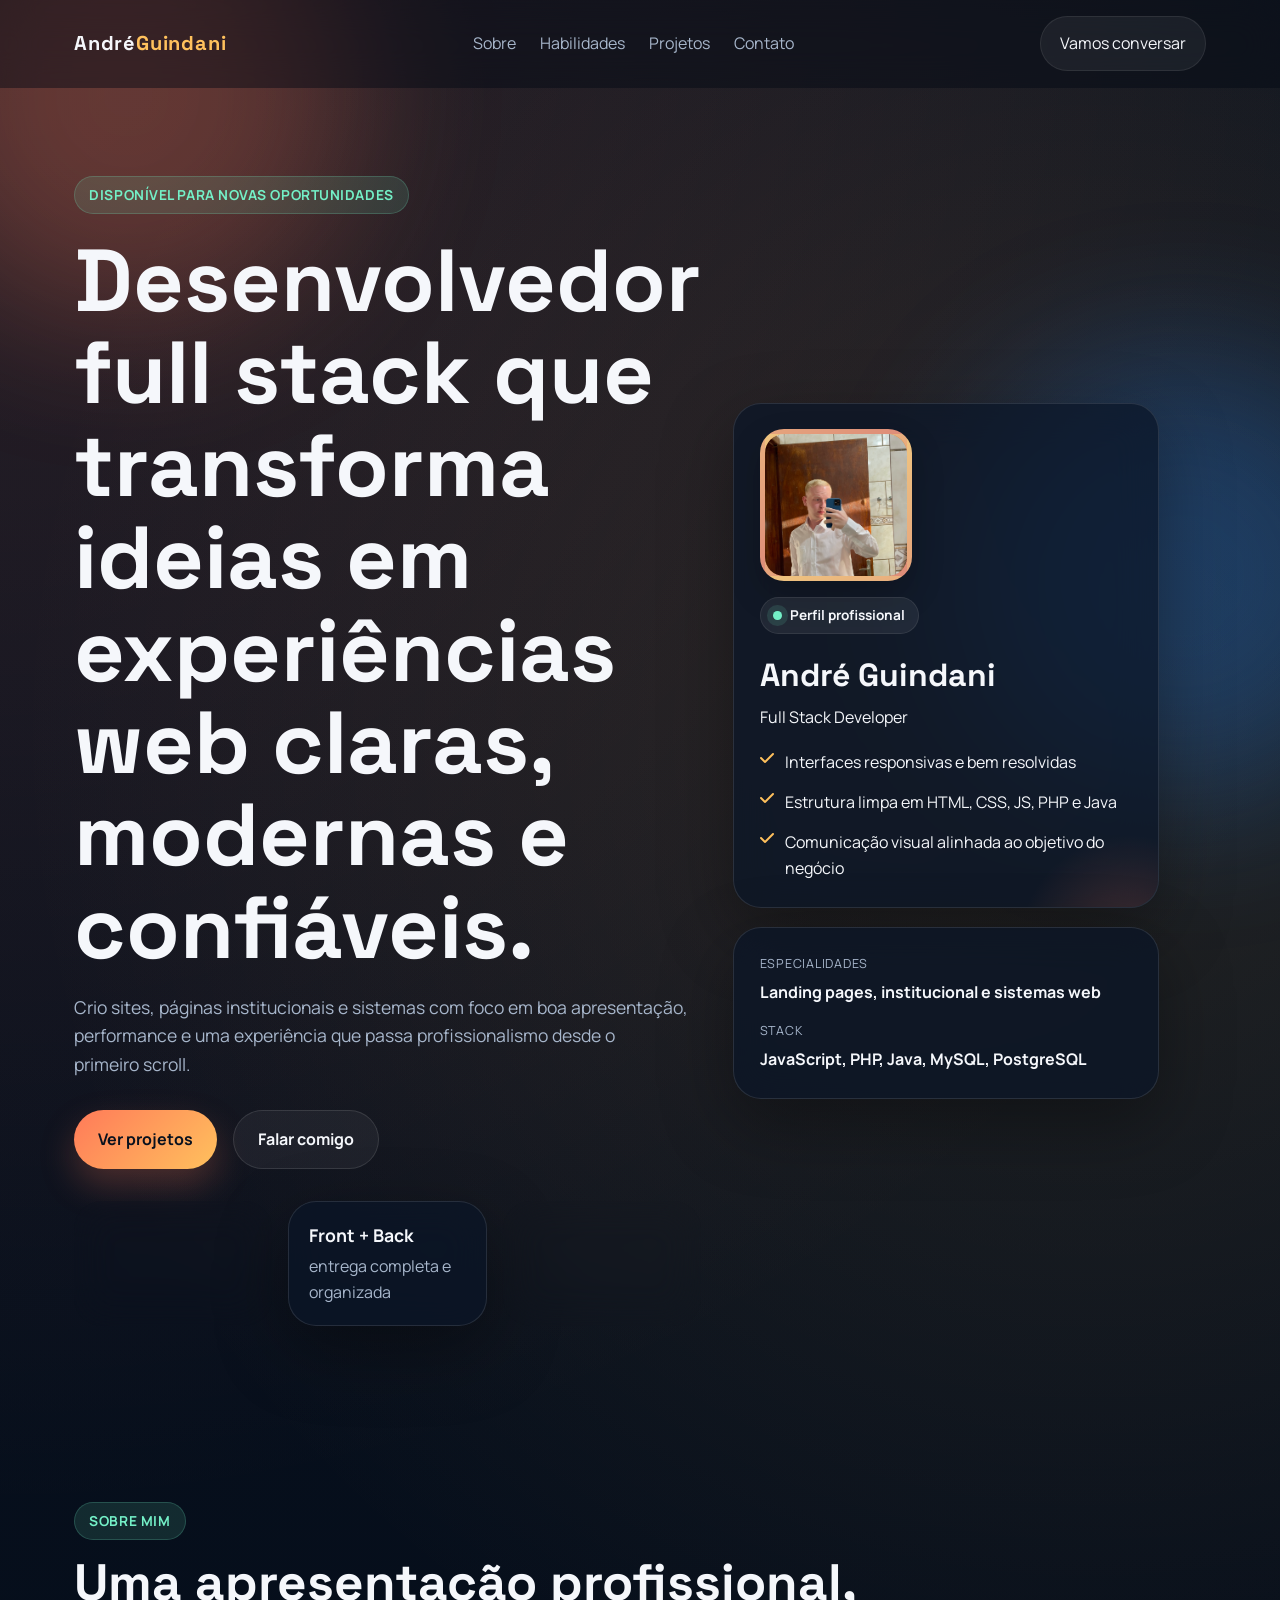
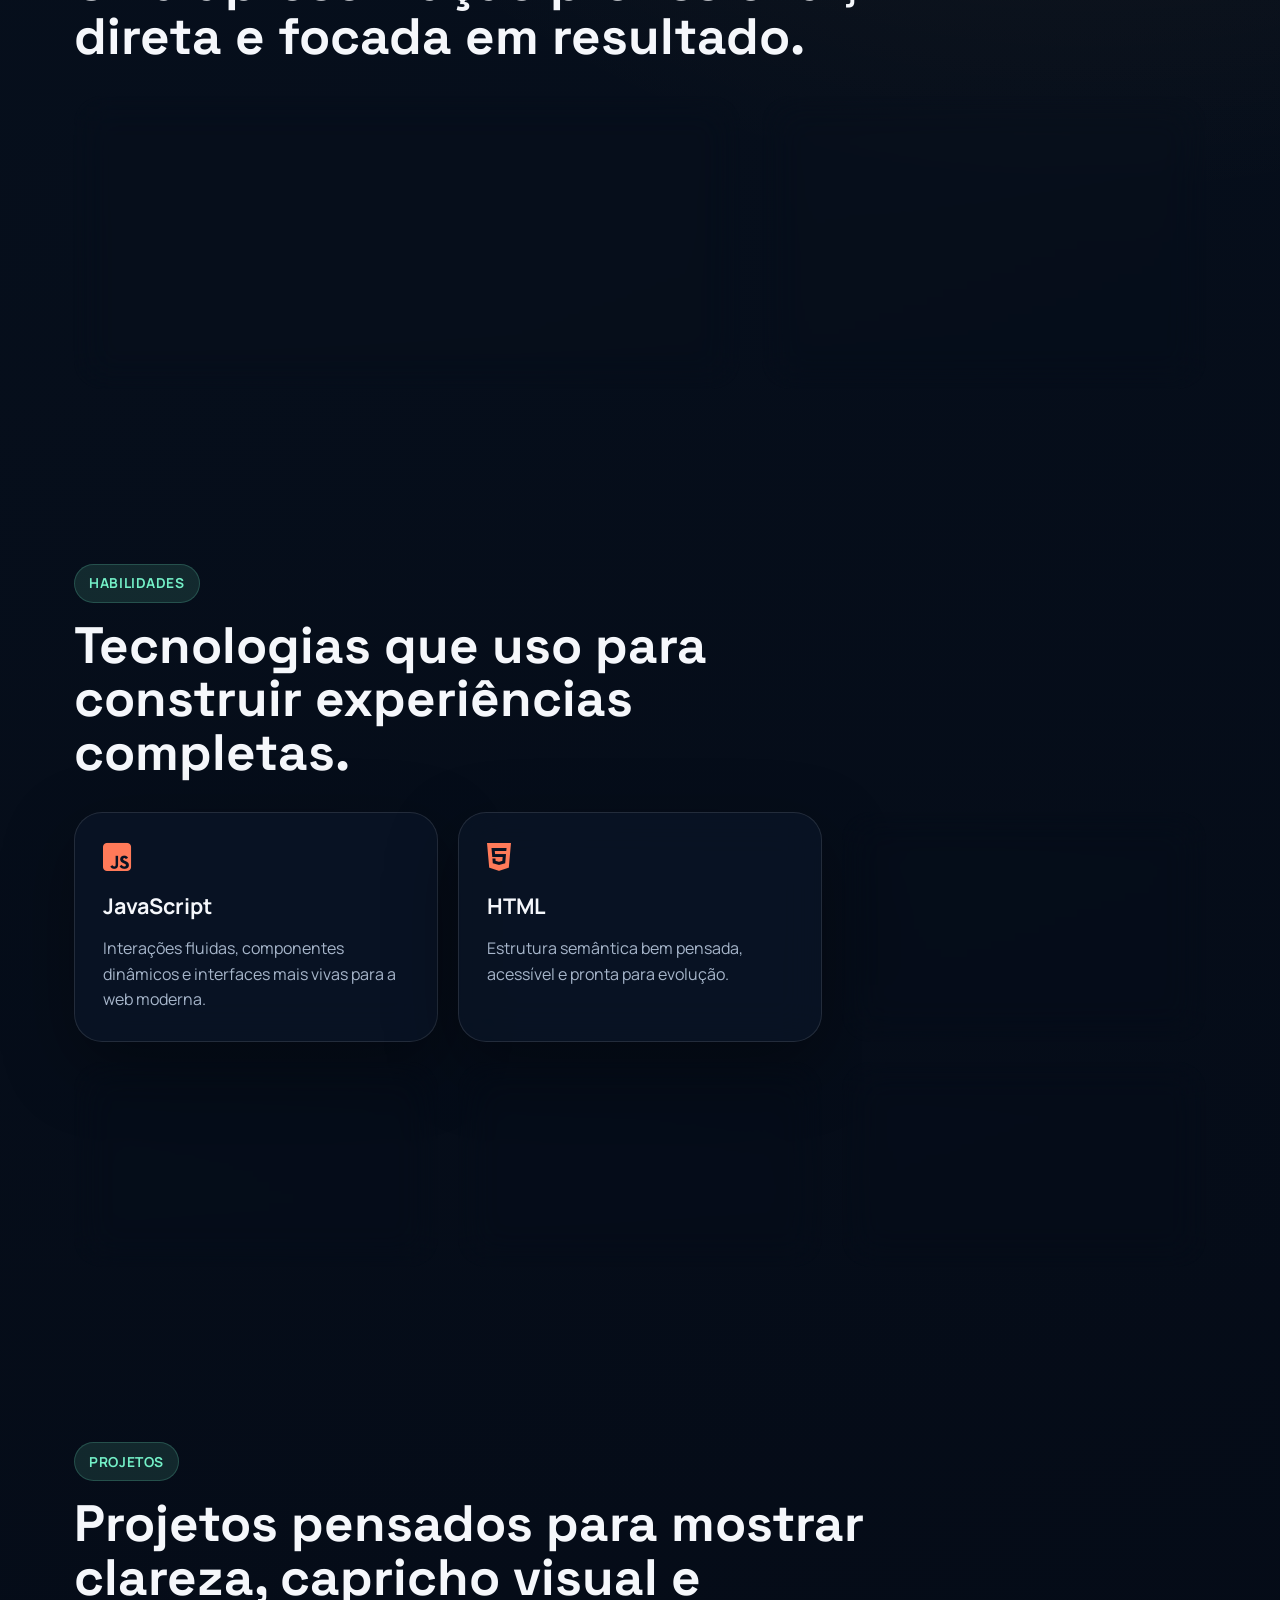
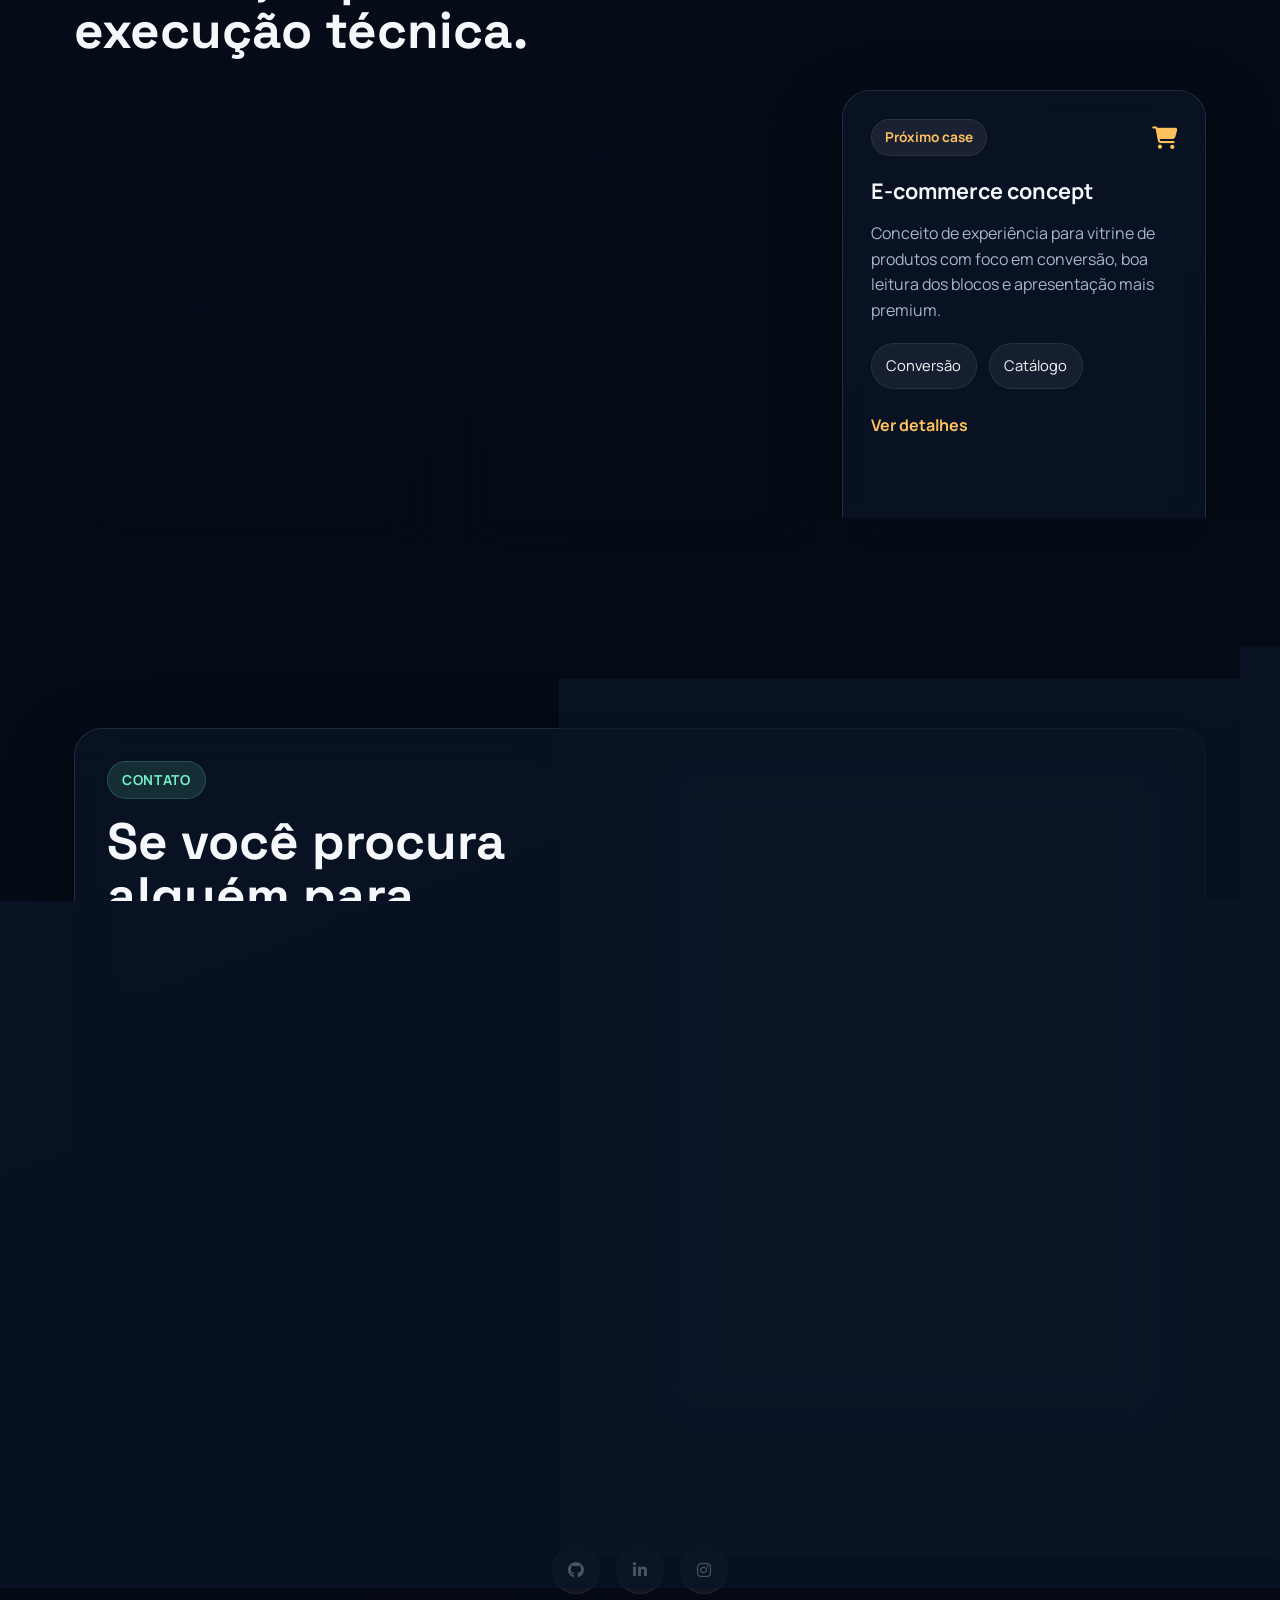
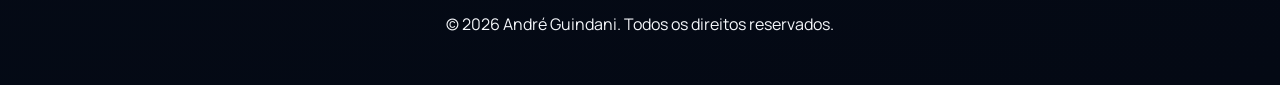
==== commit 0d6b11f1: "Melhora visual e responsividade do portfolio" ====
--- a/index.html
+++ b/index.html
@@ -1,178 +1,277 @@
-<!DOCTYPE html>
+﻿<!DOCTYPE html>
 <html lang="pt-BR">
-
 <head>
     <meta charset="UTF-8">
     <meta name="viewport" content="width=device-width, initial-scale=1.0">
-    <title>André Guindani</title>
+    <title>André Guindani | Desenvolvedor Full Stack</title>
+    <meta name="description" content="Portfólio de André Guindani, desenvolvedor full stack focado em interfaces modernas, sites institucionais e soluções web de impacto.">
+    <link rel="preconnect" href="https://fonts.googleapis.com">
+    <link rel="preconnect" href="https://fonts.gstatic.com" crossorigin>
+    <link href="https://fonts.googleapis.com/css2?family=Manrope:wght@400;500;600;700;800&family=Space+Grotesk:wght@500;700&display=swap" rel="stylesheet">
     <link href="https://cdnjs.cloudflare.com/ajax/libs/font-awesome/6.7.2/css/all.min.css" rel="stylesheet">
     <link rel="stylesheet" href="src/css/style.css">
 </head>
-
 <body>
-    <header>
+    <div class="page-glow page-glow-one"></div>
+    <div class="page-glow page-glow-two"></div>
+
+    <header class="site-header">
         <nav>
-            <div class="logo">Portfólio</div>
+            <a href="#home" class="logo">André<span>Guindani</span></a>
             <ul class="nav-links">
-                <li><a href="#home">Início</a></li>
                 <li><a href="#about">Sobre</a></li>
                 <li><a href="#skills">Habilidades</a></li>
                 <li><a href="#projects">Projetos</a></li>
                 <li><a href="#contact">Contato</a></li>
             </ul>
-            <div class="mobile-menu">
+            <a href="#contact" class="nav-cta">Vamos conversar</a>
+            <button class="mobile-menu" aria-label="Abrir menu" aria-expanded="false">
                 <span></span>
                 <span></span>
                 <span></span>
-            </div>
+            </button>
         </nav>
     </header>
+
     <main>
-        <section id="home" class="hero">
-            <div class="hero-content">
-                <h1>Olá, eu sou o André Guindani</h1>
-                <p>Desenvolvedor Web apaixonado por criar experiências digitais incríveis</p>
-                <a href="#projects" class="cta-button">Ver Meus Projetos</a>
-            </div>
-        </section>
-
-        <section id="about">
-            <h2 class="section-title fade-in">Sobre Mim</h2>
-            <div class="about-content fade-in">
-                <div class="about-image">
-                    <img src="/placeholder.svg?height=250&width=250" alt="Foto de perfil">
-                </div>
-                <div class="about-text">
+        <section id="home" class="hero section-shell">
+            <div class="hero-copy fade-in">
+                <span class="eyebrow">Disponível para novas oportunidades</span>
+                <h1>Desenvolvedor full stack que transforma ideias em experiências web claras, modernas e confiáveis.</h1>
+                <p>
+                    Crio sites, páginas institucionais e sistemas com foco em boa apresentação,
+                    performance e uma experiência que passa profissionalismo desde o primeiro scroll.
+                </p>
+                <div class="hero-actions">
+                    <a href="#projects" class="btn btn-primary">Ver projetos</a>
+                    <a href="#contact" class="btn btn-secondary">Falar comigo</a>
+                </div>
+                <div class="hero-highlights">
+                    <div>
+                        <strong>3+ anos</strong>
+                        <span>desenvolvendo soluções web</span>
+                    </div>
+                    <div>
+                        <strong>Front + Back</strong>
+                        <span>entrega completa e organizada</span>
+                    </div>
+                    <div>
+                        <strong>SC, Brasil</strong>
+                        <span>aberto a trabalho remoto</span>
+                    </div>
+                </div>
+            </div>
+
+            <div class="hero-panel fade-in">
+                <div class="hero-card profile-card">
+                    <div class="profile-photo-frame">
+                        <img src="src/assets/images/andre-guindani.jpg" alt="Foto de André Guindani" class="profile-photo">
+                    </div>
+                    <div class="profile-badge">
+                        <span class="status-dot"></span>
+                        Perfil profissional
+                    </div>
+                    <h2>André Guindani</h2>
+                    <p>Full Stack Developer</p>
+                    <ul class="profile-points">
+                        <li><i class="fa-solid fa-check"></i> Interfaces responsivas e bem resolvidas</li>
+                        <li><i class="fa-solid fa-check"></i> Estrutura limpa em HTML, CSS, JS, PHP e Java</li>
+                        <li><i class="fa-solid fa-check"></i> Comunicação visual alinhada ao objetivo do negócio</li>
+                    </ul>
+                </div>
+                <div class="hero-card metrics-card">
+                    <div>
+                        <span class="metric-label">Especialidades</span>
+                        <strong>Landing pages, institucional e sistemas web</strong>
+                    </div>
+                    <div>
+                        <span class="metric-label">Stack</span>
+                        <strong>JavaScript, PHP, Java, MySQL, PostgreSQL</strong>
+                    </div>
+                </div>
+            </div>
+        </section>
+
+        <section id="about" class="section-shell">
+            <div class="section-heading fade-in">
+                <span class="eyebrow">Sobre mim</span>
+                <h2 class="section-title">Uma apresentação profissional, direta e focada em resultado.</h2>
+            </div>
+
+            <div class="about-grid fade-in">
+                <article class="about-card about-main">
                     <h3>Desenvolvedor Full Stack</h3>
-                    <p>Sou um desenvolvedor apaixonado por tecnologia com mais de 3 anos de experiência criando soluções
-                        web modernas e eficientes. Especializado em HTML, CSS, PHP, JavaScript e tecnologias
-                        relacionadas.</p>
-                    <p>Sempre em busca de novos desafios e oportunidades para crescer profissionalmente</p>
-                </div>
-            </div>
-        </section>
-
-        <section id="skills">
-            <h2 class="section-title fade-in">Minhas Habilidades</h2>
+                    <p>
+                        Sou um desenvolvedor apaixonado por tecnologia e por construir experiências digitais que transmitam confiança.
+                        Trabalho unindo organização de código, identidade visual consistente e foco no que realmente importa para quem vai contratar.
+                    </p>
+                    <p>
+                        Meu objetivo é entregar projetos que não apenas funcionem bem, mas que também pareçam profissionais,
+                        atuais e preparados para representar bem uma marca ou produto.
+                    </p>
+                </article>
+
+                <aside class="about-card about-side">
+                    <h3>O que você encontra aqui</h3>
+                    <div class="tag-list">
+                        <span>Design limpo</span>
+                        <span>Boa responsividade</span>
+                        <span>Código organizado</span>
+                        <span>Clareza visual</span>
+                        <span>Manutenção simples</span>
+                        <span>Experiência moderna</span>
+                    </div>
+                </aside>
+            </div>
+        </section>
+
+        <section id="skills" class="section-shell">
+            <div class="section-heading fade-in">
+                <span class="eyebrow">Habilidades</span>
+                <h2 class="section-title">Tecnologias que uso para construir experiências completas.</h2>
+            </div>
+
             <div class="skills-grid fade-in">
-                <div class="skill-card">
+                <article class="skill-card">
                     <i class="fab fa-js-square"></i>
                     <h3>JavaScript</h3>
-                    <p>Linguagem versátil para desenvolvimento web moderno e aplicações interativas</p>
-                </div>
-                <div class="skill-card">
+                    <p>Interações fluidas, componentes dinâmicos e interfaces mais vivas para a web moderna.</p>
+                </article>
+                <article class="skill-card">
                     <i class="fab fa-html5"></i>
                     <h3>HTML</h3>
-                    <p>Estruturação semântica de páginas web e boas práticas de acessibilidade</p>
-                </div>
-                <div class="skill-card">
+                    <p>Estrutura semântica bem pensada, acessível e pronta para evolução.</p>
+                </article>
+                <article class="skill-card">
                     <i class="fab fa-css3-alt"></i>
                     <h3>CSS</h3>
-                    <p>Estilização avançada, layouts responsivos e animações</p>
-                </div>
-                <div class="skill-card">
+                    <p>Layouts responsivos, hierarquia visual forte e acabamento profissional.</p>
+                </article>
+                <article class="skill-card">
                     <i class="fab fa-php"></i>
                     <h3>PHP</h3>
-                    <p>Desenvolvimento de APIs e integração com bancos de dados</p>
-                </div>
-                <div class="skill-card">
+                    <p>Back-end funcional, integrações e organização para projetos sob medida.</p>
+                </article>
+                <article class="skill-card">
                     <i class="fab fa-java"></i>
                     <h3>Java</h3>
-                    <p>Desenvolvimento de aplicações robustas e orientadas a objetos</p>
-                </div>
-                <div class="skill-card">
+                    <p>Aplicações robustas com foco em estrutura, estabilidade e manutenção.</p>
+                </article>
+                <article class="skill-card">
                     <i class="fas fa-database"></i>
                     <h3>Banco de Dados</h3>
-                    <p>MySQL, PostgreSQL, design de esquemas e otimização de consultas</p>
-                </div>
-            </div>
-        </section>
-
-        <section id="projects">
-            <h2 class="section-title fade-in">Meus Projetos</h2>
+                    <p>Modelagem, consultas e persistência de dados com MySQL e PostgreSQL.</p>
+                </article>
+            </div>
+        </section>
+
+        <section id="projects" class="section-shell">
+            <div class="section-heading fade-in">
+                <span class="eyebrow">Projetos</span>
+                <h2 class="section-title">Projetos pensados para mostrar clareza, capricho visual e execução técnica.</h2>
+            </div>
+
             <div class="projects-grid fade-in">
-                <div class="project-card">
-                    <div class="project-image">
+                <article class="project-card featured-project">
+                    <div class="project-topline">
+                        <span class="project-pill">Destaque</span>
                         <i class="fa-solid fa-cow"></i>
                     </div>
-                    <div class="project-content">
-                        <h3>NutriAgro</h3>
-                        <p>Página institucional desenvolvida para uma fábrica de farinha 
-                        destinada à nutrição animal. O projeto apresenta produtos, 
-                        processos produtivos e informações técnicas, com foco em usabilidade, 
-                        clareza e identidade visual alinhada ao setor agroindustrial.
-                        Projeto fictício criado exclusivamente para fins de portfólio.</p>
-                    </div>
-                    <div class="project-button">
-                        <a href="projects-nutriagro.html">Saiba mais</a>
-                    </div>
-                </div>
-                <div class="project-card">
-                    <div class="project-image">
+                    <h3>NutriAgro</h3>
+                    <p>
+                        Página institucional criada para uma marca fictícia do setor agroindustrial,
+                        com foco em credibilidade, clareza de informação e identidade visual alinhada ao nicho.
+                    </p>
+                    <div class="project-tags">
+                        <span>Institucional</span>
+                        <span>Responsivo</span>
+                        <span>UI focada em negócio</span>
+                    </div>
+                    <a href="projects-nutriagro.html" class="project-link">Ver estudo do projeto</a>
+                </article>
+
+                <article class="project-card featured-project">
+                    <div class="project-topline">
+                        <span class="project-pill">Rede Social</span>
                         <i class="fa-solid fa-baseball"></i>
                     </div>
-                    <div class="project-content">
-                        <h3>Em breve</h3>
-                        <p></p>
-                    </div>
-                    <div class="project-button">
-                        <a href="projects-.html">Saiba mais</a>
-                    </div>
-                </div>
-                <div class="project-card">
-                    <div class="project-image">
+                    <h3>SportForYou</h3>
+                    <p>
+                        Plataforma web criada para conectar praticantes de esportes e organizadores,
+                        reunindo feed social, busca de usuários, eventos, mensagens e perfis personalizados.
+                    </p>
+                    <div class="project-tags">
+                        <span>PHP</span>
+                        <span>MySQL</span>
+                        <span>Rede social</span>
+                    </div>
+                    <a href="projects-sportforyou.html" class="project-link">Ver estudo do projeto</a>
+                </article>
+
+                <article class="project-card soon-project">
+                    <div class="project-topline">
+                        <span class="project-pill neutral">Próximo case</span>
                         <i class="fas fa-shopping-cart"></i>
                     </div>
-                    <div class="project-content">
-                        <h3>Em breve</h3>
-                        <p></p>
-                    </div>
-                    <div class="project-button">
-                        <a href="projects--.html">Saiba mais</a>
-                    </div>
-                </div>
-            </div>
-        </section>
-
-        <section id="contact">
-            <h2 class="section-title fade-in">Entre em Contato</h2>
-            <div class="contact-content fade-in">
-                <div class="contact-info">
-                    <h3>Vamos conversar!</h3>
-                    <p>Estou sempre aberto a novas oportunidades e projetos interessantes. Entre em contato comigo!</p>
-                    <div class="contact-item">
-                        <i class="fas fa-envelope"></i>
-                        <span>aguindani7@gmail.com</span>
-                    </div>
-                    <div class="contact-item">
-                        <i class="fas fa-phone"></i>
-                        <span>+55 (49) 99820-2008</span>
-                    </div>
-                    <div class="contact-item">
-                        <i class="fas fa-map-marker-alt"></i>
-                        <span>Tangará, SC - Brasil</span>
-                    </div>
-                </div>
+                    <h3>E-commerce concept</h3>
+                    <p>
+                        Conceito de experiência para vitrine de produtos com foco em conversão,
+                        boa leitura dos blocos e apresentação mais premium.
+                    </p>
+                    <div class="project-tags">
+                        <span>Conversão</span>
+                        <span>Catálogo</span>
+                    </div>
+                    <a href="projects--.html" class="project-link">Ver detalhes</a>
+                </article>
+            </div>
+        </section>
+
+        <section id="contact" class="section-shell">
+            <div class="contact-panel fade-in">
+                <div class="contact-copy">
+                    <span class="eyebrow">Contato</span>
+                    <h2 class="section-title">Se você procura alguém para construir uma presença web mais forte, vamos conversar.</h2>
+                    <p>
+                        Estou aberto a oportunidades, freelas e projetos em que design, clareza e execução técnica precisam andar juntos.
+                    </p>
+                    <div class="contact-list">
+                        <div class="contact-item">
+                            <i class="fas fa-envelope"></i>
+                            <span>aguindani7@gmail.com</span>
+                        </div>
+                        <div class="contact-item">
+                            <i class="fas fa-phone"></i>
+                            <span>+55 (49) 99820-2008</span>
+                        </div>
+                        <div class="contact-item">
+                            <i class="fas fa-location-dot"></i>
+                            <span>Tangará, SC - Brasil</span>
+                        </div>
+                    </div>
+                </div>
+
                 <form class="contact-form" action="https://formsubmit.co/aguindani7@gmail.com" method="POST">
-                    <input type="text" name="name" placeholder="Seu Nome" required>
-                    <input type="email" name="email" placeholder="Seu Email" required>
-                    <input type="text" name="_subject" placeholder="Assunto" required>
-                    <textarea name="message" rows="5" placeholder="Sua Mensagem" required></textarea>
-                    <button type="submit">Enviar Mensagem</button>
+                    <input type="hidden" name="_subject" value="Novo contato pelo portfólio">
+                    <input type="text" name="name" placeholder="Seu nome" required>
+                    <input type="email" name="email" placeholder="Seu e-mail" required>
+                    <input type="text" name="company" placeholder="Empresa ou projeto">
+                    <textarea name="message" rows="5" placeholder="Me conte brevemente sobre a oportunidade" required></textarea>
+                    <button type="submit" class="btn btn-primary btn-full">Enviar mensagem</button>
                 </form>
             </div>
         </section>
     </main>
+
     <footer>
         <div class="social-links">
-            <a href="https://github.com/andreguindani" target="_blank"><i class="fab fa-github"></i></a>
-            <a href="https://www.linkedin.com/in/andr%C3%A9guindani/" target="_blank"><i class="fab fa-linkedin"></i></a>
-            <a href="https://www.instagram.com/andreguindani_/" target="_blank"><i class="fab fa-instagram"></i></a>
+            <a href="https://github.com/andreguindani" target="_blank" rel="noreferrer" aria-label="GitHub"><i class="fab fa-github"></i></a>
+            <a href="https://www.linkedin.com/in/andr%C3%A9guindani/" target="_blank" rel="noreferrer" aria-label="LinkedIn"><i class="fab fa-linkedin-in"></i></a>
+            <a href="https://www.instagram.com/andreguindani_/" target="_blank" rel="noreferrer" aria-label="Instagram"><i class="fab fa-instagram"></i></a>
         </div>
-        <p>&copy; 2025 André Guindani. Todos os direitos reservados.</p>
+        <p>&copy; 2026 André Guindani. Todos os direitos reservados.</p>
     </footer>
 
     <script src="script.js"></script>
 </body>
-
 </html>
--- a/src/css/style.css
+++ b/src/css/style.css
@@ -1,464 +1,629 @@
+﻿:root {
+    --bg: #07111f;
+    --bg-deep: #040914;
+    --surface: rgba(10, 22, 39, 0.72);
+    --surface-strong: rgba(12, 27, 46, 0.92);
+    --surface-soft: rgba(255, 255, 255, 0.06);
+    --text: #f5f7fb;
+    --muted: #a7b6cb;
+    --line: rgba(255, 255, 255, 0.11);
+    --accent: #ff7a59;
+    --accent-soft: #ffc15d;
+    --success: #74f0c7;
+    --shadow: 0 24px 70px rgba(0, 0, 0, 0.35);
+    --radius: 28px;
+    --radius-sm: 18px;
+    --container: 1180px;
+}
+
 * {
     margin: 0;
     padding: 0;
     box-sizing: border-box;
 }
 
+html {
+    scroll-behavior: smooth;
+}
+
+img,
+svg,
+video {
+    display: block;
+    max-width: 100%;
+}
+
 body {
-    font-family: 'Segoe UI', Tahoma, Geneva, Verdana, sans-serif;
-    background: linear-gradient(135deg, #0f0f0f 0%, #1a1a1a 100%);
-    color: #e0e0e0;
+    font-family: 'Manrope', sans-serif;
+    background:
+        radial-gradient(circle at top left, rgba(255, 122, 89, 0.15), transparent 30%),
+        radial-gradient(circle at 85% 15%, rgba(255, 193, 93, 0.12), transparent 25%),
+        linear-gradient(160deg, var(--bg) 0%, var(--bg-deep) 100%);
+    color: var(--text);
     line-height: 1.6;
     overflow-x: hidden;
 }
 
-/* Header */
-header {
+body.menu-open {
+    overflow: hidden;
+}
+
+a {
+    color: inherit;
+    text-decoration: none;
+}
+
+button,
+input,
+textarea {
+    font: inherit;
+}
+
+.page-glow {
     position: fixed;
+    width: 28rem;
+    height: 28rem;
+    border-radius: 50%;
+    filter: blur(80px);
+    opacity: 0.28;
+    pointer-events: none;
+    z-index: -1;
+}
+
+.page-glow-one {
+    top: -8rem;
+    left: -6rem;
+    background: #ff7a59;
+}
+
+.page-glow-two {
+    right: -8rem;
+    top: 22rem;
+    background: #1883ff;
+}
+
+.site-header {
+    position: sticky;
     top: 0;
-    width: 100%;
-    background: rgba(15, 15, 15, 0.95);
-    backdrop-filter: blur(10px);
     z-index: 1000;
-    padding: 1rem 0;
-    transition: all 0.3s ease;
+    background: rgba(4, 9, 20, 0.45);
+    backdrop-filter: blur(18px);
+    border-bottom: 1px solid transparent;
+    transition: background 0.3s ease, border-color 0.3s ease, box-shadow 0.3s ease;
+}
+
+.site-header.scrolled {
+    background: rgba(4, 9, 20, 0.82);
+    border-color: var(--line);
+    box-shadow: 0 10px 40px rgba(0, 0, 0, 0.16);
 }
 
 nav {
-    max-width: 1200px;
+    max-width: var(--container);
     margin: 0 auto;
+    padding: 1rem 1.5rem;
     display: flex;
+    align-items: center;
     justify-content: space-between;
-    align-items: center;
-    padding: 0 2rem;
+    gap: 1rem;
 }
 
 .logo {
-    font-size: 1.5rem;
-    font-weight: bold;
-    color: #dc2626;
+    font-family: 'Space Grotesk', sans-serif;
+    font-size: 1.25rem;
+    font-weight: 700;
+    letter-spacing: 0.04em;
+}
+
+.logo span {
+    color: var(--accent-soft);
 }
 
 .nav-links {
     display: flex;
+    align-items: center;
     list-style: none;
+    gap: 1.5rem;
+}
+
+.nav-links a {
+    color: var(--muted);
+    transition: color 0.25s ease;
+}
+
+.nav-links a:hover,
+.nav-links a.active {
+    color: var(--text);
+}
+
+.nav-cta,
+.btn {
+    display: inline-flex;
+    align-items: center;
+    justify-content: center;
+    border-radius: 999px;
+    transition: transform 0.25s ease, box-shadow 0.25s ease, background 0.25s ease, color 0.25s ease;
+}
+
+.nav-cta {
+    padding: 0.85rem 1.2rem;
+    background: rgba(255, 255, 255, 0.06);
+    border: 1px solid rgba(255, 255, 255, 0.08);
+    color: var(--text);
+}
+
+.nav-cta:hover,
+.btn:hover {
+    transform: translateY(-2px);
+}
+
+.mobile-menu {
+    display: none;
+    width: 3rem;
+    height: 3rem;
+    border: 1px solid var(--line);
+    background: rgba(255, 255, 255, 0.04);
+    border-radius: 16px;
+    cursor: pointer;
+    flex-direction: column;
+    justify-content: center;
+    gap: 0.28rem;
+    padding: 0 0.7rem;
+}
+
+.mobile-menu span {
+    width: 100%;
+    height: 2px;
+    background: var(--text);
+    transition: transform 0.25s ease, opacity 0.25s ease;
+}
+
+.mobile-menu.active span:nth-child(1) {
+    transform: translateY(6px) rotate(45deg);
+}
+
+.mobile-menu.active span:nth-child(2) {
+    opacity: 0;
+}
+
+.mobile-menu.active span:nth-child(3) {
+    transform: translateY(-6px) rotate(-45deg);
+}
+
+.section-shell {
+    max-width: var(--container);
+    margin: 0 auto;
+    padding: 5.5rem 1.5rem;
+}
+
+.hero {
+    min-height: calc(100vh - 76px);
+    display: grid;
+    grid-template-columns: 1.1fr 0.9fr;
+    align-items: center;
     gap: 2rem;
-}
-
-/* Mobile menu styles */
-@media (max-width: 768px) {
-    .nav-links {
-        display: none;
-        position: absolute;
-        top: 100%;
-        left: 0;
-        width: 100%;
-        background: rgba(15, 15, 15, 0.98);
-        backdrop-filter: blur(10px);
-        flex-direction: column;
-        padding: 2rem;
-        gap: 1rem;
-        border-top: 1px solid rgba(220, 38, 38, 0.3);
-        box-shadow: 0 5px 20px rgba(0, 0, 0, 0.3);
-        transform: translateY(-20px);
-        opacity: 0;
-        transition: all 0.3s ease;
-    }
-
-    .nav-links.active {
-        display: flex;
-        transform: translateY(0);
-        opacity: 1;
-    }
-
-    .nav-links li {
-        text-align: center;
-        border-bottom: 1px solid rgba(220, 38, 38, 0.1);
-        padding-bottom: 1rem;
-    }
-
-    .nav-links li:last-child {
-        border-bottom: none;
-        padding-bottom: 0;
-    }
-
-    .nav-links a {
-        font-size: 1.1rem;
-        padding: 0.5rem 0;
-        display: block;
-        width: 100%;
-    }
-
-    .mobile-menu {
-        display: flex;
-    }
-
-    .mobile-menu.active span:nth-child(1) {
-        transform: rotate(-45deg) translate(-5px, 6px);
-    }
-
-    .mobile-menu.active span:nth-child(2) {
-        opacity: 0;
-    }
-
-    .mobile-menu.active span:nth-child(3) {
-        transform: rotate(45deg) translate(-5px, -6px);
-    }
-}
-
-.nav-links a {
-    color: #e0e0e0;
-    text-decoration: none;
-    transition: color 0.3s ease;
     position: relative;
 }
 
-.nav-links a:hover {
-    color: #dc2626;
-}
-
-.nav-links a::after {
+.eyebrow {
+    display: inline-flex;
+    align-items: center;
+    gap: 0.5rem;
+    padding: 0.45rem 0.9rem;
+    border-radius: 999px;
+    background: rgba(116, 240, 199, 0.12);
+    border: 1px solid rgba(116, 240, 199, 0.2);
+    color: var(--success);
+    font-size: 0.86rem;
+    font-weight: 700;
+    letter-spacing: 0.04em;
+    text-transform: uppercase;
+}
+
+.hero-copy h1,
+.section-title,
+.project-title,
+.contact-copy h2 {
+    font-family: 'Space Grotesk', sans-serif;
+    line-height: 1.05;
+}
+
+.hero-copy h1 {
+    max-width: 11ch;
+    font-size: clamp(3rem, 7vw, 5.5rem);
+    margin: 1.3rem 0 1.2rem;
+}
+
+.hero-copy p {
+    max-width: 42rem;
+    font-size: 1.1rem;
+    color: var(--muted);
+    text-wrap: pretty;
+}
+
+.hero-actions {
+    display: flex;
+    flex-wrap: wrap;
+    gap: 1rem;
+    margin: 2rem 0;
+}
+
+.btn {
+    padding: 1rem 1.5rem;
+    font-weight: 700;
+}
+
+.btn-primary {
+    background: linear-gradient(135deg, var(--accent), var(--accent-soft));
+    color: #09111e;
+    box-shadow: 0 16px 35px rgba(255, 122, 89, 0.25);
+}
+
+.btn-secondary {
+    background: rgba(255, 255, 255, 0.05);
+    border: 1px solid var(--line);
+    color: var(--text);
+}
+
+.btn-full {
+    width: 100%;
+    border: 0;
+    cursor: pointer;
+}
+
+.hero-highlights {
+    display: grid;
+    grid-template-columns: repeat(3, minmax(0, 1fr));
+    gap: 1rem;
+}
+
+.hero-highlights div,
+.hero-card,
+.about-card,
+.skill-card,
+.project-card,
+.contact-panel,
+.contact-form,
+.project-overview,
+.project-section-card,
+.timeline-card {
+    background: var(--surface);
+    border: 1px solid var(--line);
+    border-radius: var(--radius);
+    box-shadow: var(--shadow);
+    backdrop-filter: blur(20px);
+}
+
+.hero-highlights div {
+    padding: 1.2rem;
+    min-width: 0;
+}
+
+.hero-highlights strong {
+    display: block;
+    font-size: 1.1rem;
+    margin-bottom: 0.3rem;
+}
+
+.hero-highlights span,
+.metric-label,
+.project-card p,
+.about-card p,
+.skill-card p,
+.contact-copy p,
+.contact-item span,
+.project-section-card p,
+.project-section-card li,
+.timeline-card p {
+    color: var(--muted);
+    word-break: break-word;
+}
+
+.hero-panel {
+    display: grid;
+    gap: 1.2rem;
+}
+
+.hero-card {
+    padding: 1.6rem;
+}
+
+.profile-card {
+    position: relative;
+    overflow: hidden;
+    display: flex;
+    flex-direction: column;
+    align-items: flex-start;
+}
+
+.profile-photo-frame {
+    width: min(100%, 9.5rem);
+    aspect-ratio: 1 / 1;
+    margin-bottom: 1rem;
+    border-radius: 24px;
+    padding: 0.42rem;
+    overflow: hidden;
+    border: 5px solid rgba(255, 255, 255, 0.24);
+    background: linear-gradient(145deg, rgba(255, 193, 93, 0.92), rgba(255, 122, 89, 0.82));
+    box-shadow: 0 14px 32px rgba(0, 0, 0, 0.22);
+}
+
+.profile-photo {
+    width: 100%;
+    height: 100%;
+    object-fit: cover;
+    object-position: center 32%;
+    border-radius: 20px;
+    background: rgba(255, 255, 255, 0.06);
+    transform: scale(1.12);
+    transform-origin: center;
+}
+
+.profile-card::before {
     content: '';
     position: absolute;
-    bottom: -5px;
-    left: 0;
-    width: 0;
-    height: 2px;
-    background: #dc2626;
-    transition: width 0.3s ease;
-}
-
-.nav-links a:hover::after {
-    width: 100%;
-}
-
-.mobile-menu {
-    display: none;
-    flex-direction: column;
-    cursor: pointer;
-}
-
-.mobile-menu span {
-    width: 25px;
-    height: 3px;
-    background: #e0e0e0;
-    margin: 3px 0;
-    transition: 0.3s;
-}
-
-/* Hero Section */
-.hero {
-    height: 100vh;
+    inset: auto -20% -30% auto;
+    width: 14rem;
+    height: 14rem;
+    background: radial-gradient(circle, rgba(255, 122, 89, 0.22), transparent 70%);
+}
+
+.profile-badge,
+.project-pill {
+    display: inline-flex;
+    align-items: center;
+    gap: 0.5rem;
+    padding: 0.42rem 0.8rem;
+    border-radius: 999px;
+    font-size: 0.85rem;
+    font-weight: 700;
+    background: rgba(255, 255, 255, 0.07);
+    border: 1px solid rgba(255, 255, 255, 0.08);
+}
+
+.status-dot {
+    width: 0.55rem;
+    height: 0.55rem;
+    border-radius: 50%;
+    background: var(--success);
+    box-shadow: 0 0 0 6px rgba(116, 240, 199, 0.12);
+}
+
+.profile-card h2 {
+    font-family: 'Space Grotesk', sans-serif;
+    font-size: 2rem;
+    margin: 1rem 0 0.2rem;
+}
+
+.profile-card > p {
+    margin-bottom: 1.25rem;
+}
+
+.profile-points {
+    list-style: none;
+    display: grid;
+    gap: 0.9rem;
+}
+
+.profile-points li {
+    display: flex;
+    gap: 0.7rem;
+    align-items: flex-start;
+}
+
+.profile-points i,
+.contact-item i,
+.project-topline i,
+.timeline-card i {
+    color: var(--accent-soft);
+}
+
+.metrics-card {
+    display: grid;
+    gap: 1rem;
+}
+
+.metric-label {
+    display: block;
+    margin-bottom: 0.35rem;
+    text-transform: uppercase;
+    letter-spacing: 0.06em;
+    font-size: 0.78rem;
+}
+
+.section-heading {
+    max-width: 52rem;
+    margin-bottom: 2rem;
+}
+
+.section-title {
+    margin-top: 1rem;
+    font-size: clamp(2rem, 4vw, 3.4rem);
+}
+
+.about-grid {
+    display: grid;
+    grid-template-columns: 1.2fr 0.8fr;
+    gap: 1.4rem;
+}
+
+.about-card {
+    padding: 2rem;
+    min-width: 0;
+}
+
+.about-card h3,
+.skill-card h3,
+.project-card h3,
+.project-section-card h3,
+.timeline-card h3 {
+    font-size: 1.35rem;
+    margin-bottom: 0.8rem;
+}
+
+.tag-list,
+.project-tags {
+    display: flex;
+    flex-wrap: wrap;
+    gap: 0.75rem;
+    margin-top: 1.2rem;
+}
+
+.tag-list span,
+.project-tags span {
+    padding: 0.65rem 0.9rem;
+    border-radius: 999px;
+    background: rgba(255, 255, 255, 0.06);
+    border: 1px solid rgba(255, 255, 255, 0.08);
+    color: var(--text);
+    font-size: 0.92rem;
+}
+
+.skills-grid,
+.projects-grid {
+    display: grid;
+    grid-template-columns: repeat(3, minmax(0, 1fr));
+    gap: 1.25rem;
+}
+
+.skill-card,
+.project-card {
+    padding: 1.75rem;
+    transition: transform 0.25s ease, border-color 0.25s ease, box-shadow 0.25s ease;
+    min-width: 0;
+}
+
+.skill-card:hover,
+.project-card:hover,
+.about-card:hover,
+.timeline-card:hover,
+.project-section-card:hover {
+    transform: translateY(-6px);
+    border-color: rgba(255, 193, 93, 0.3);
+    box-shadow: 0 22px 45px rgba(0, 0, 0, 0.3);
+}
+
+.skill-card i {
+    font-size: 2rem;
+    margin-bottom: 1rem;
+    color: var(--accent);
+}
+
+.featured-project {
+    background:
+        linear-gradient(180deg, rgba(255, 122, 89, 0.12), transparent 70%),
+        var(--surface);
+}
+
+.project-topline {
     display: flex;
     align-items: center;
-    justify-content: center;
-    text-align: center;
-    position: relative;
-    background: radial-gradient(circle at center, rgba(220, 38, 38, 0.1) 0%, transparent 70%);
-    margin-bottom: 2rem; /* Added margin-bottom to create space between hero and next section */
-}
-
-.hero-content h1 {
-    font-size: 3.5rem;
-    margin-bottom: 1rem;
-    opacity: 0;
-    animation: fadeInUp 1s ease forwards;
-}
-
-.hero-content .highlight {
-    color: #dc2626;
-}
-
-.hero-content p {
-    font-size: 1.2rem;
-    margin-bottom: 2rem;
-    opacity: 0;
-    animation: fadeInUp 1s ease 0.3s forwards;
-}
-
-.cta-button {
-    display: inline-block;
-    padding: 12px 30px;
-    background: linear-gradient(45deg, #dc2626, #b91c1c);
-    color: white;
-    text-decoration: none;
-    border-radius: 50px;
-    transition: all 0.3s ease;
-    opacity: 0;
-    animation: fadeInUp 1s ease 0.6s forwards;
-    box-shadow: 0 4px 15px rgba(220, 38, 38, 0.3);
-    margin-bottom: 3rem; /* Added margin-bottom to push button away from next section */
-}
-
-/* Sections */
-section {
-    padding: 80px 0;
-    max-width: 1200px;
-    margin: 0 auto;
-    padding-left: 2rem;
-    padding-right: 2rem;
-    position: relative;
-}
-
-.section-title {
-    text-align: center;
-    font-size: 2.5rem;
-    margin-bottom: 3rem;
-    color: #dc2626;
-    position: relative;
-    z-index: 200;
-}
-
-.section-title::after {
-    content: '';
-    position: absolute;
-    bottom: -10px;
-    left: 50%;
-    transform: translateX(-50%);
-    width: 50px;
-    height: 3px;
-    background: #dc2626;
-}
-
-/* About Section */
-.about-content {
-    display: grid;
-    grid-template-columns: 1fr 2fr;
-    gap: 3rem;
-    align-items: center;
-}
-
-.about-image {
-    text-align: center;
-}
-
-.about-image img {
-    width: 250px;
-    height: 250px;
-    border-radius: 50%;
-    object-fit: cover;
-    border: 4px solid #dc2626;
-    box-shadow: 0 10px 30px rgba(0, 0, 0, 0.3);
-}
-
-.about-text h3 {
-    font-size: 1.8rem;
-    margin-bottom: 1rem;
-    color: #dc2626;
-}
-
-.about-text p {
-    margin-bottom: 1rem;
-    font-size: 1.1rem;
-}
-
-/* Skills Section */
-.skills-grid {
-    display: grid;
-    grid-template-columns: repeat(auto-fit, minmax(250px, 1fr));
-    gap: 2rem;
-}
-
-.skill-card {
-    background: rgba(255, 255, 255, 0.05);
+    justify-content: space-between;
+    margin-bottom: 1.1rem;
+}
+
+.project-pill.neutral {
+    color: var(--accent-soft);
+}
+
+.project-topline i {
+    font-size: 1.4rem;
+}
+
+.project-link {
+    display: inline-flex;
+    margin-top: 1.5rem;
+    font-weight: 700;
+    color: var(--accent-soft);
+}
+
+.contact-panel {
+    display: grid;
+    grid-template-columns: 1fr 0.95fr;
+    gap: 1.4rem;
     padding: 2rem;
-    border-radius: 10px;
-    text-align: center;
-    transition: transform 0.3s ease;
-    border: 1px solid rgba(220, 38, 38, 0.2);
-}
-
-.skill-card:hover {
-    transform: translateY(-5px);
-    border-color: #dc2626;
-}
-
-.skill-card i {
-    font-size: 3rem;
-    color: #dc2626;
-    margin-bottom: 1rem;
-}
-
-.skill-card h3 {
-    margin-bottom: 1rem;
-    color: #e0e0e0;
-}
-
-/* Projects Section */
-.projects-grid {
-    display: grid;
-    grid-template-columns: repeat(auto-fit, minmax(300px, 1fr));
-    gap: 2rem;
-}
-
-.project-card {
-    background: rgba(255, 255, 255, 0.05);
-    border-radius: 10px;
-    overflow: hidden;
-    transition: transform 0.3s ease;
-    border: 1px solid rgba(220, 38, 38, 0.2);
-}
-
-.project-card:hover {
-    transform: translateY(-5px);
-    border-color: #dc2626;
-}
-.project-button{
-    text-align: center;
-}
-
-.project-button a{
-    display: inline-block;
-    padding: 10px;
-    background: linear-gradient(45deg, #dc2626, #b91c1c);
-    color: white;
-    border: none;
-    border-radius: 5px;
-    cursor: pointer;
-    margin-bottom: 12px;
-    text-decoration: none;
-}
-.project-button a:hover {
-    transform: translateY(-2px);
-    box-shadow: 0 5px 15px rgba(220, 38, 38, 0.3);
-}
-
-
-.project-image {
-    height: 200px;
-    background: linear-gradient(45deg, #dc2626, #b91c1c);
-    display: flex;
-    align-items: center;
-    justify-content: center;
-    font-size: 3rem;
-    color: white;
-}
-
-.project-content {
-    padding: 1.5rem;
-}
-
-.project-content h3 {
-    color: #ffffff;
-    margin-bottom: 1rem;
-    text-align: center;
-}
-
-.project-content p{
-    color: #ffffff;
-    text-align: center;
-}
-
-.project-card i{
-    color: #ffffff;
-}
-
-.project-links {
-    margin-top: 1rem;
-}
-
-
-/* Contact Section */
-.contact-content {
-    display: grid;
-    grid-template-columns: 1fr 1fr;
-    gap: 3rem;
-}
-
-.contact-info h3 {
-    color: #dc2626;
-    margin-bottom: 1rem;
+}
+
+.contact-list {
+    display: grid;
+    gap: 1rem;
+    margin-top: 1.6rem;
 }
 
 .contact-item {
     display: flex;
     align-items: center;
-    margin-bottom: 1rem;
-    margin-top: 1rem;
-}
-
-.contact-item i {
-    color: #dc2626;
-    margin-right: 1rem;
-    width: 20px;
+    gap: 0.85rem;
+    padding: 1rem 1.1rem;
+    background: rgba(255, 255, 255, 0.04);
+    border: 1px solid rgba(255, 255, 255, 0.08);
+    border-radius: var(--radius-sm);
 }
 
 .contact-form {
-    display: flex;
-    flex-direction: column;
-    gap: 1rem;
+    padding: 1.4rem;
+    display: grid;
+    gap: 0.9rem;
+    min-width: 0;
 }
 
 .contact-form input,
 .contact-form textarea {
-    padding: 12px;
-    background: rgba(255, 255, 255, 0.1);
-    border: 1px solid rgba(220, 38, 38, 0.3);
-    border-radius: 5px;
-    color: #e0e0e0;
-    font-family: inherit;
+    width: 100%;
+    padding: 1rem 1.05rem;
+    border-radius: 18px;
+    border: 1px solid rgba(255, 255, 255, 0.08);
+    background: rgba(255, 255, 255, 0.05);
+    color: var(--text);
+    outline: none;
+    transition: border-color 0.2s ease, box-shadow 0.2s ease;
+}
+
+.contact-form input::placeholder,
+.contact-form textarea::placeholder {
+    color: #8ea0b8;
 }
 
 .contact-form input:focus,
 .contact-form textarea:focus {
-    outline: none;
-    border-color: #dc2626;
-}
-
-.contact-form button {
-    padding: 12px;
-    background: linear-gradient(45deg, #dc2626, #b91c1c);
-    color: white;
-    border: none;
-    border-radius: 5px;
-    cursor: pointer;
-    transition: all 0.3s ease;
-}
-
-.contact-form button:hover {
+    border-color: rgba(255, 193, 93, 0.5);
+    box-shadow: 0 0 0 4px rgba(255, 193, 93, 0.08);
+}
+
+footer {
+    max-width: var(--container);
+    margin: 0 auto;
+    padding: 0 1.5rem 3rem;
+    text-align: center;
+}
+
+.social-links {
+    display: flex;
+    justify-content: center;
+    gap: 1rem;
+    margin-bottom: 1.1rem;
+}
+
+.social-links a {
+    display: inline-flex;
+    align-items: center;
+    justify-content: center;
+    width: 3rem;
+    height: 3rem;
+    border-radius: 999px;
+    background: rgba(255, 255, 255, 0.05);
+    border: 1px solid rgba(255, 255, 255, 0.08);
+}
+
+.social-links a:hover {
     transform: translateY(-2px);
-    box-shadow: 0 5px 15px rgba(220, 38, 38, 0.3);
-}
-
-/* Footer */
-footer {
-    background: #0f0f0f;
-    text-align: center;
-    padding: 2rem;
-    border-top: 1px solid rgba(220, 38, 38, 0.3);
-}
-
-.social-links {
-    margin-bottom: 1rem;
-}
-
-.social-links a {
-    color: #e0e0e0;
-    font-size: 1.5rem;
-    margin: 0 1rem;
-    transition: color 0.3s ease;
-}
-
-.social-links a:hover {
-    color: #dc2626;
-}
-
-/* Animations */
-@keyframes fadeInUp {
-    from {
-        opacity: 0;
-        transform: translateY(30px);
-    }
-    to {
-        opacity: 1;
-        transform: translateY(0);
-    }
+    color: var(--accent-soft);
 }
 
 .fade-in {
     opacity: 0;
-    transform: translateY(30px);
-    transition: all 0.6s ease;
+    transform: translateY(24px);
+    transition: opacity 0.7s ease, transform 0.7s ease;
 }
 
 .fade-in.visible {
@@ -466,32 +631,315 @@
     transform: translateY(0);
 }
 
-/* Responsive */
-@media (max-width: 768px) {
-    .nav-links {
+.project-hero {
+    padding-top: 7rem;
+}
+
+.project-title {
+    font-size: clamp(2.5rem, 6vw, 4.6rem);
+    margin: 1rem 0;
+}
+
+.project-layout {
+    display: grid;
+    grid-template-columns: 1.1fr 0.9fr;
+    gap: 1.4rem;
+}
+
+.project-overview,
+.project-section-card,
+.timeline-card {
+    padding: 1.8rem;
+    min-width: 0;
+}
+
+.project-meta {
+    display: grid;
+    gap: 1rem;
+}
+
+.project-meta strong {
+    display: block;
+    margin-bottom: 0.35rem;
+}
+
+.project-section-grid,
+.timeline-grid {
+    display: grid;
+    grid-template-columns: repeat(2, minmax(0, 1fr));
+    gap: 1.2rem;
+    margin-top: 1.2rem;
+}
+
+.project-section-card ul {
+    padding-left: 1rem;
+}
+
+.back-link {
+    margin-top: 1.5rem;
+}
+
+@media (max-width: 1180px) {
+    .section-shell {
+        padding: 5rem 1.25rem;
+    }
+
+    .hero {
+        gap: 1.5rem;
+    }
+
+    .hero-copy h1 {
+        max-width: 12ch;
+        font-size: clamp(2.8rem, 6vw, 4.6rem);
+    }
+
+    .hero-highlights {
+        grid-template-columns: repeat(2, minmax(0, 1fr));
+    }
+}
+
+@media (max-width: 980px) {
+    .section-shell {
+        padding: 4.75rem 1.15rem;
+    }
+
+    nav {
+        padding: 0.95rem 1.15rem;
+    }
+
+    .hero,
+    .about-grid,
+    .contact-panel,
+    .project-layout,
+    .project-section-grid,
+    .timeline-grid {
+        grid-template-columns: 1fr;
+    }
+
+    .skills-grid,
+    .projects-grid {
+        grid-template-columns: repeat(2, minmax(0, 1fr));
+    }
+
+    .hero {
+        min-height: auto;
+        padding-top: 2rem;
+    }
+
+    .hero-copy {
+        max-width: 100%;
+    }
+
+    .hero-copy h1,
+    .project-title,
+    .section-title {
+        max-width: 100%;
+    }
+
+    .hero-panel {
+        grid-template-columns: repeat(2, minmax(0, 1fr));
+        align-items: stretch;
+    }
+
+    .profile-photo-frame {
+        width: min(100%, 8.5rem);
+    }
+
+    .contact-panel {
+        padding: 1.5rem;
+    }
+
+    .nav-cta {
         display: none;
+    }
+}
+
+@media (max-width: 760px) {
+    nav {
+        padding: 0.9rem 1rem;
     }
 
     .mobile-menu {
         display: flex;
     }
 
-    .hero-content h1 {
-        font-size: 2.5rem;
-    }
-
-    .about-content {
+    .nav-links {
+        position: absolute;
+        top: calc(100% + 0.75rem);
+        left: 1rem;
+        right: 1rem;
+        padding: 1rem;
+        flex-direction: column;
+        align-items: flex-start;
+        gap: 1rem;
+        background: rgba(4, 9, 20, 0.96);
+        border: 1px solid var(--line);
+        border-radius: 24px;
+        box-shadow: var(--shadow);
+        opacity: 0;
+        pointer-events: none;
+        transform: translateY(-10px);
+        transition: opacity 0.25s ease, transform 0.25s ease;
+    }
+
+    .nav-links li,
+    .nav-links a {
+        width: 100%;
+    }
+
+    .nav-links a {
+        padding: 0.2rem 0;
+    }
+
+    .nav-links.active {
+        opacity: 1;
+        pointer-events: auto;
+        transform: translateY(0);
+    }
+
+    .section-shell {
+        padding: 4.5rem 1rem;
+    }
+
+    .hero {
+        min-height: auto;
+        padding-top: 2rem;
+    }
+
+    .hero-panel,
+    .hero-highlights,
+    .skills-grid,
+    .projects-grid {
         grid-template-columns: 1fr;
+    }
+
+    .hero-copy p {
+        font-size: 1rem;
+    }
+
+    .profile-card {
+        align-items: center;
         text-align: center;
     }
 
-    .contact-content {
+    .profile-points li {
+        text-align: left;
+    }
+
+    .hero-actions,
+    .back-link {
+        display: grid;
         grid-template-columns: 1fr;
     }
 
-    section {
-        padding-left: 1rem;
-        padding-right: 1rem;
-    }
-}
-
+    .btn,
+    .project-link {
+        width: 100%;
+    }
+
+    .project-link {
+        justify-content: center;
+    }
+
+    .contact-panel {
+        padding: 1.15rem;
+    }
+
+    .contact-form,
+    .project-overview,
+    .project-section-card,
+    .timeline-card,
+    .about-card,
+    .skill-card,
+    .project-card {
+        padding: 1.35rem;
+    }
+
+    .hero-copy h1,
+    .project-title {
+        max-width: 100%;
+    }
+
+    .about-card,
+    .skill-card,
+    .project-card,
+    .contact-panel,
+    .contact-form,
+    .project-overview,
+    .project-section-card,
+    .timeline-card {
+        border-radius: 22px;
+    }
+}
+
+@media (max-width: 560px) {
+    .page-glow {
+        width: 18rem;
+        height: 18rem;
+        filter: blur(60px);
+        opacity: 0.22;
+    }
+
+    nav {
+        padding: 0.85rem 0.95rem;
+    }
+
+    .section-shell {
+        padding: 4rem 0.95rem;
+    }
+
+    .eyebrow,
+    .profile-badge,
+    .project-pill,
+    .tag-list span,
+    .project-tags span {
+        font-size: 0.78rem;
+    }
+
+    .hero-copy h1 {
+        font-size: clamp(2.3rem, 10vw, 3.2rem);
+        margin: 1rem 0;
+    }
+
+    .section-title {
+        font-size: clamp(1.8rem, 8vw, 2.4rem);
+    }
+
+    .project-title {
+        font-size: clamp(2rem, 10vw, 3rem);
+    }
+
+    .hero-highlights div {
+        padding: 1rem;
+    }
+
+    .profile-photo-frame {
+        width: min(100%, 7.5rem);
+        margin-bottom: 0.95rem;
+    }
+
+    .hero-card,
+    .about-card,
+    .skill-card,
+    .project-card,
+    .contact-form,
+    .project-overview,
+    .project-section-card,
+    .timeline-card {
+        padding: 1.15rem;
+    }
+
+    .project-topline {
+        align-items: flex-start;
+        gap: 0.75rem;
+    }
+
+    .contact-item {
+        align-items: flex-start;
+        padding: 0.95rem 1rem;
+    }
+
+    .social-links {
+        flex-wrap: wrap;
+    }
+}
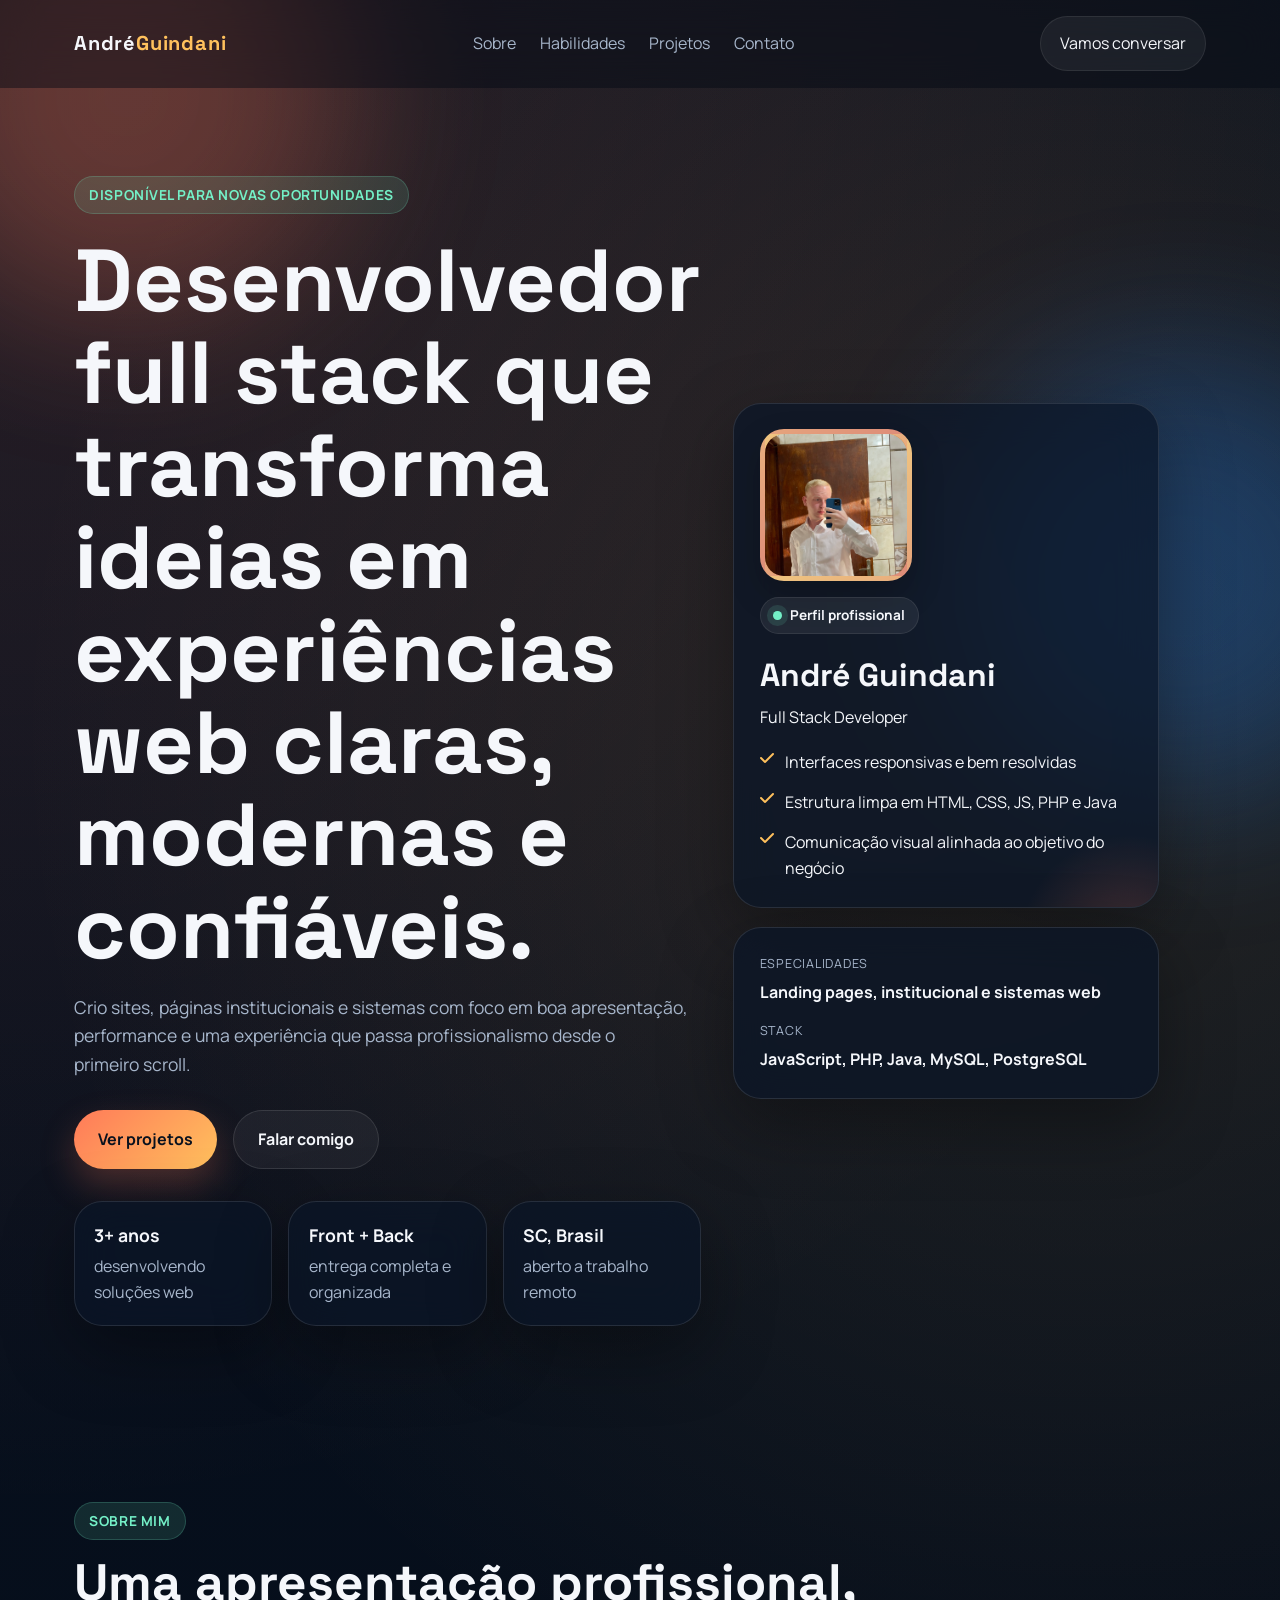
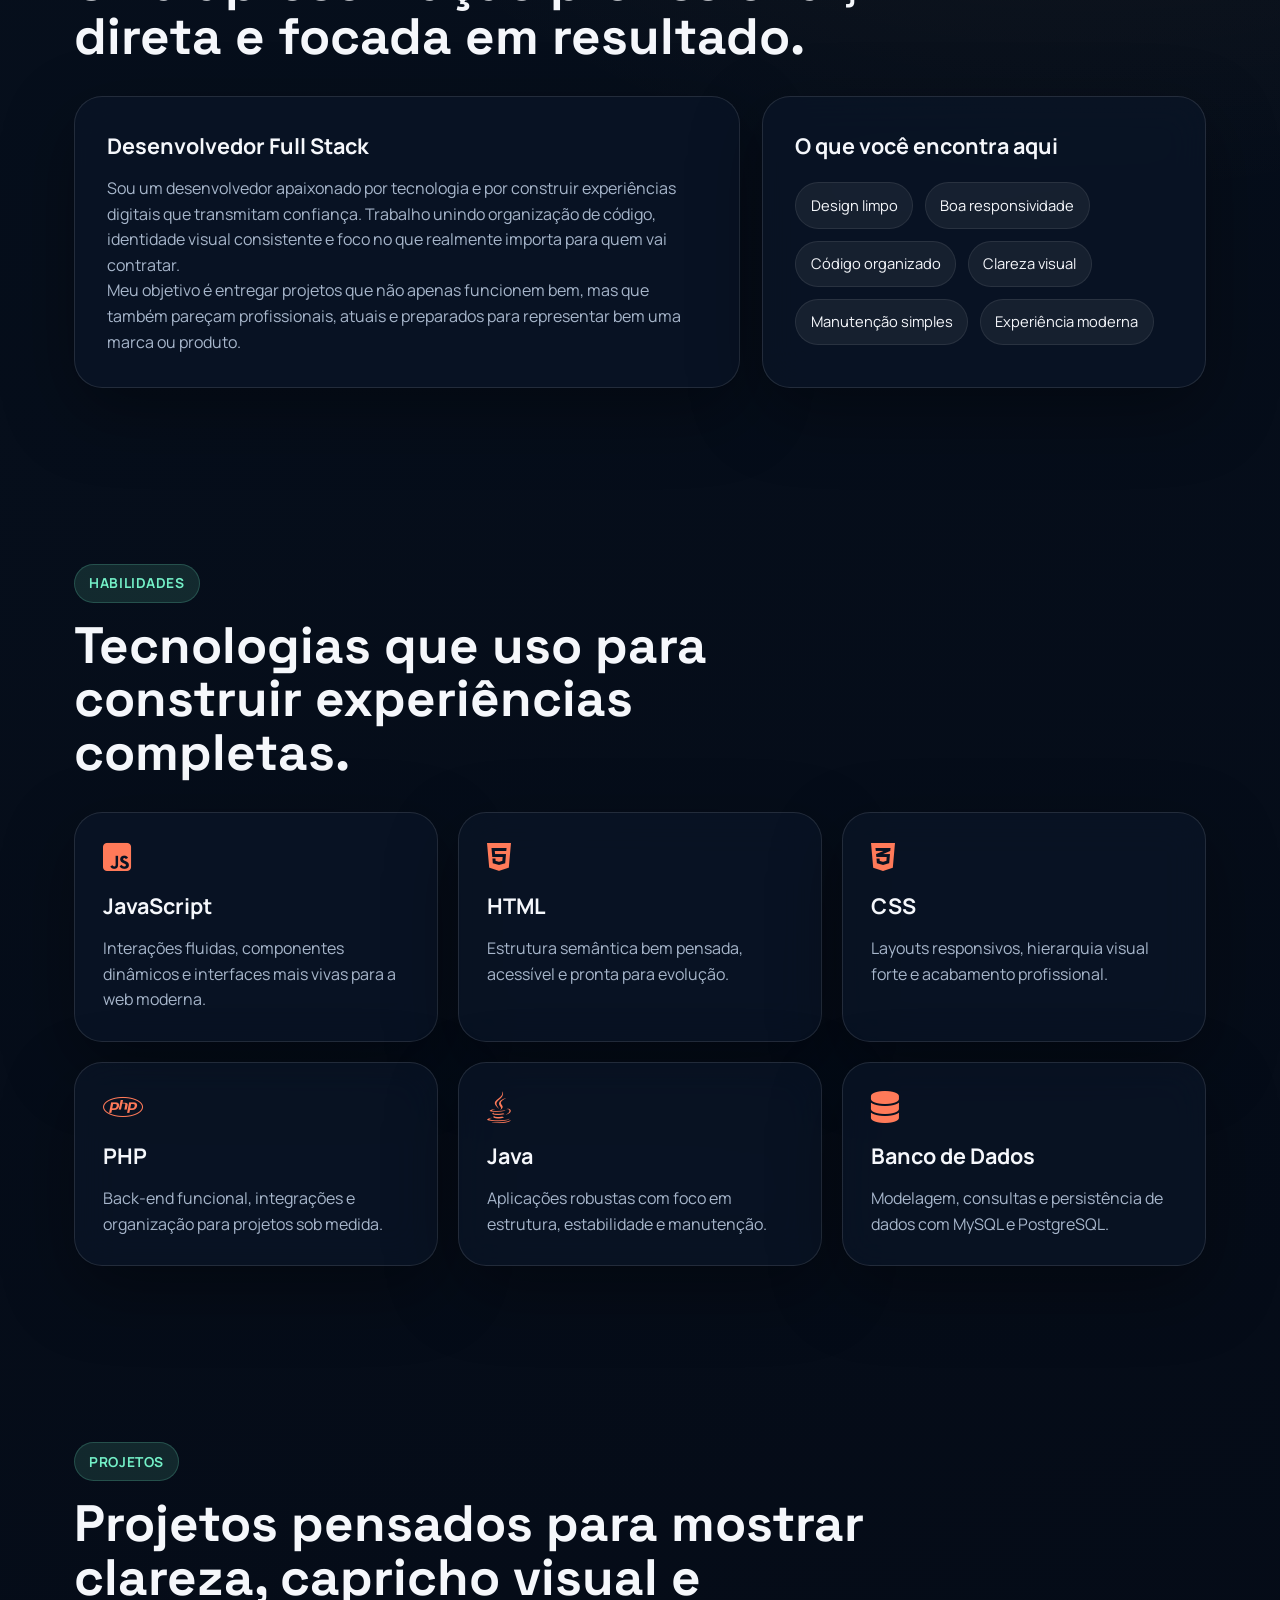
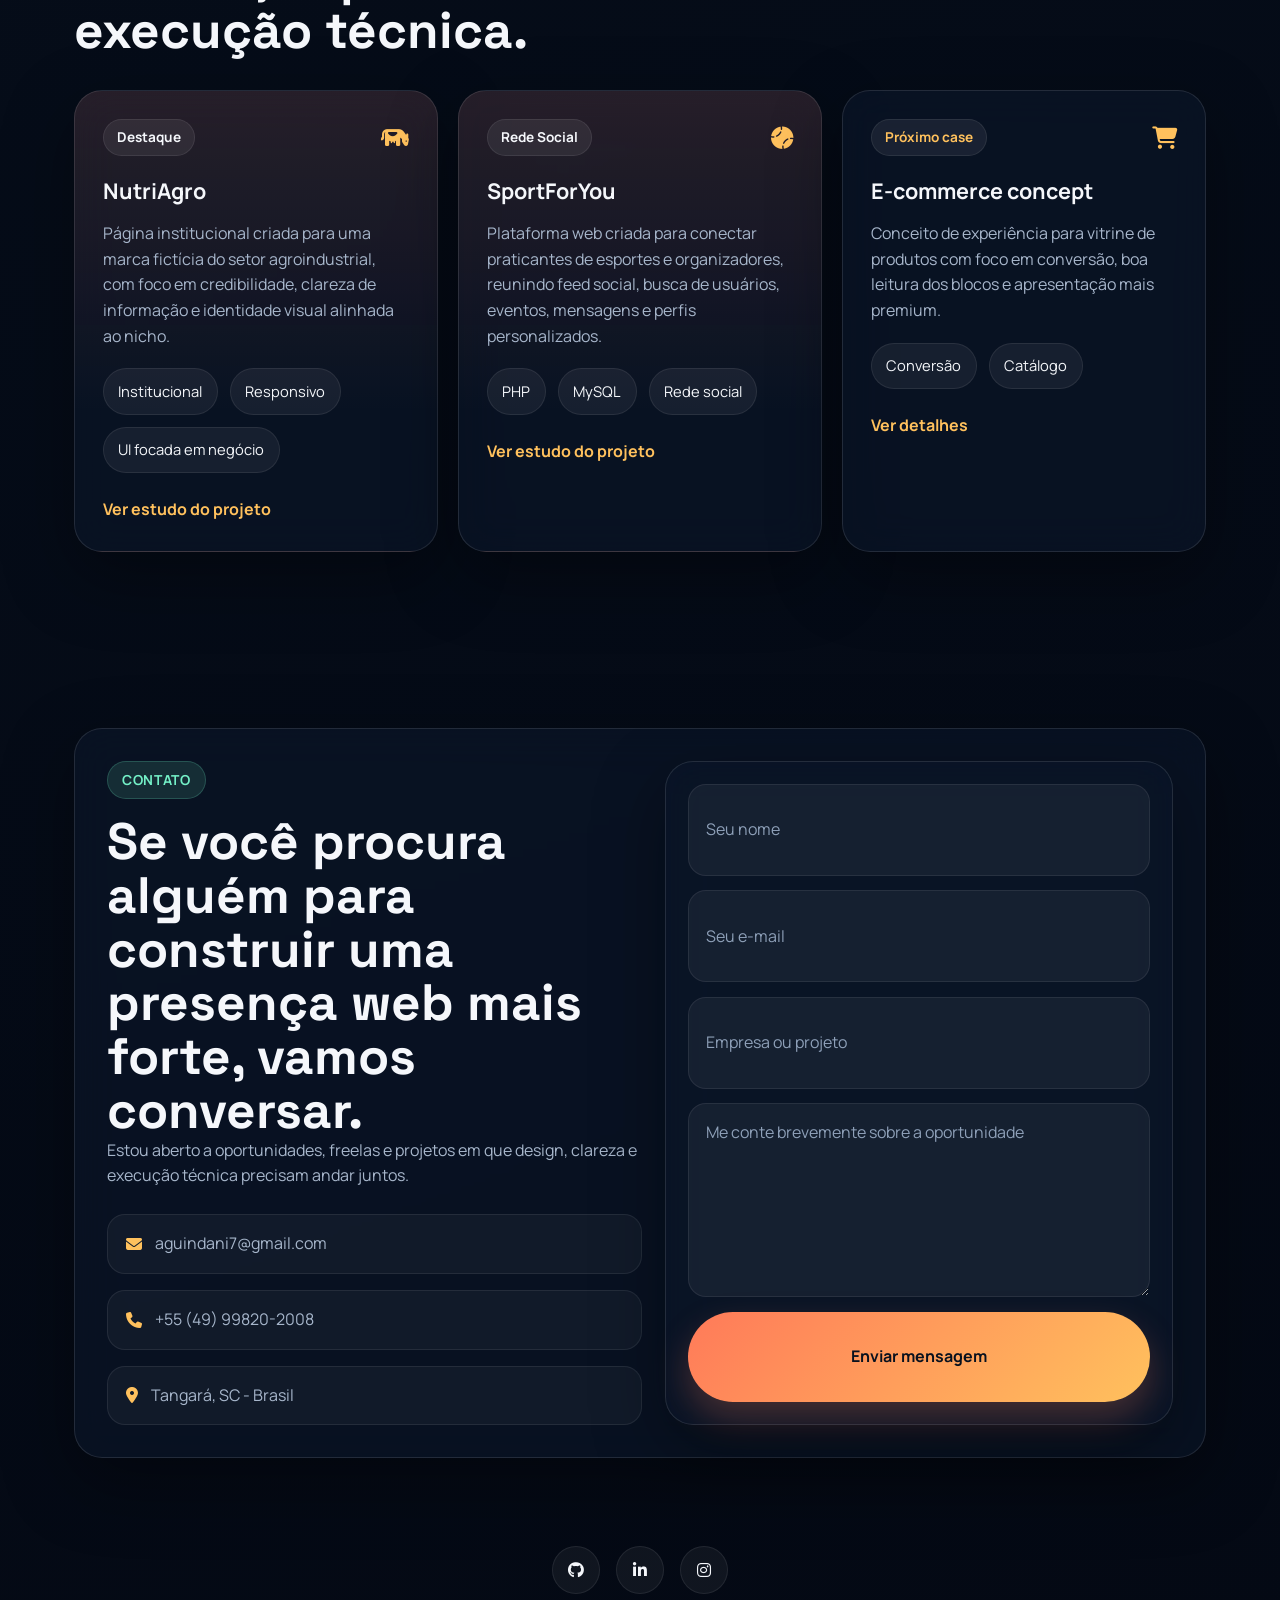
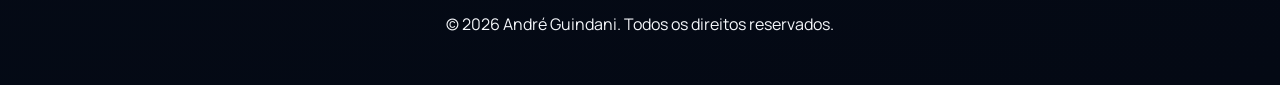
==== commit 244aef91: "Adiciona melhorias de SEO e sitemap" ====
--- a/index.html
+++ b/index.html
@@ -3,13 +3,52 @@
 <head>
     <meta charset="UTF-8">
     <meta name="viewport" content="width=device-width, initial-scale=1.0">
-    <title>André Guindani | Desenvolvedor Full Stack</title>
-    <meta name="description" content="Portfólio de André Guindani, desenvolvedor full stack focado em interfaces modernas, sites institucionais e soluções web de impacto.">
+    <title>André Guindani | Desenvolvedor Full Stack e Portfólio Web</title>
+    <meta name="description" content="Portfólio de André Guindani, desenvolvedor full stack com foco em sites institucionais, interfaces modernas, sistemas web e projetos com apresentação profissional.">
+    <meta name="author" content="André Guindani">
+    <meta name="robots" content="index, follow, max-image-preview:large">
+    <meta name="theme-color" content="#07111f">
+    <link rel="canonical" href="https://andreguindani.vercel.app/">
+    <meta property="og:locale" content="pt_BR">
+    <meta property="og:type" content="website">
+    <meta property="og:site_name" content="Portfólio André Guindani">
+    <meta property="og:url" content="https://andreguindani.vercel.app/">
+    <meta property="og:title" content="André Guindani | Desenvolvedor Full Stack e Portfólio Web">
+    <meta property="og:description" content="Conheça projetos, habilidades e formas de contato de André Guindani, desenvolvedor full stack com foco em experiências web modernas.">
+    <meta property="og:image" content="https://andreguindani.vercel.app/src/assets/images/andre-guindani.jpg">
+    <meta property="og:image:alt" content="Foto de André Guindani">
+    <meta name="twitter:card" content="summary_large_image">
+    <meta name="twitter:title" content="André Guindani | Desenvolvedor Full Stack e Portfólio Web">
+    <meta name="twitter:description" content="Projetos, habilidades e contato de André Guindani, desenvolvedor full stack focado em experiências web modernas.">
+    <meta name="twitter:image" content="https://andreguindani.vercel.app/src/assets/images/andre-guindani.jpg">
     <link rel="preconnect" href="https://fonts.googleapis.com">
     <link rel="preconnect" href="https://fonts.gstatic.com" crossorigin>
     <link href="https://fonts.googleapis.com/css2?family=Manrope:wght@400;500;600;700;800&family=Space+Grotesk:wght@500;700&display=swap" rel="stylesheet">
     <link href="https://cdnjs.cloudflare.com/ajax/libs/font-awesome/6.7.2/css/all.min.css" rel="stylesheet">
     <link rel="stylesheet" href="src/css/style.css">
+    <script type="application/ld+json">
+        {
+            "@context": "https://schema.org",
+            "@type": "Person",
+            "name": "André Guindani",
+            "jobTitle": "Desenvolvedor Full Stack",
+            "url": "https://andreguindani.vercel.app/",
+            "image": "https://andreguindani.vercel.app/src/assets/images/andre-guindani.jpg",
+            "email": "mailto:aguindani7@gmail.com",
+            "telephone": "+55-49-99820-2008",
+            "address": {
+                "@type": "PostalAddress",
+                "addressLocality": "Tangará",
+                "addressRegion": "SC",
+                "addressCountry": "BR"
+            },
+            "sameAs": [
+                "https://github.com/andreguindani",
+                "https://www.linkedin.com/in/andr%C3%A9guindani/",
+                "https://www.instagram.com/andreguindani_/"
+            ]
+        }
+    </script>
 </head>
 <body>
     <div class="page-glow page-glow-one"></div>
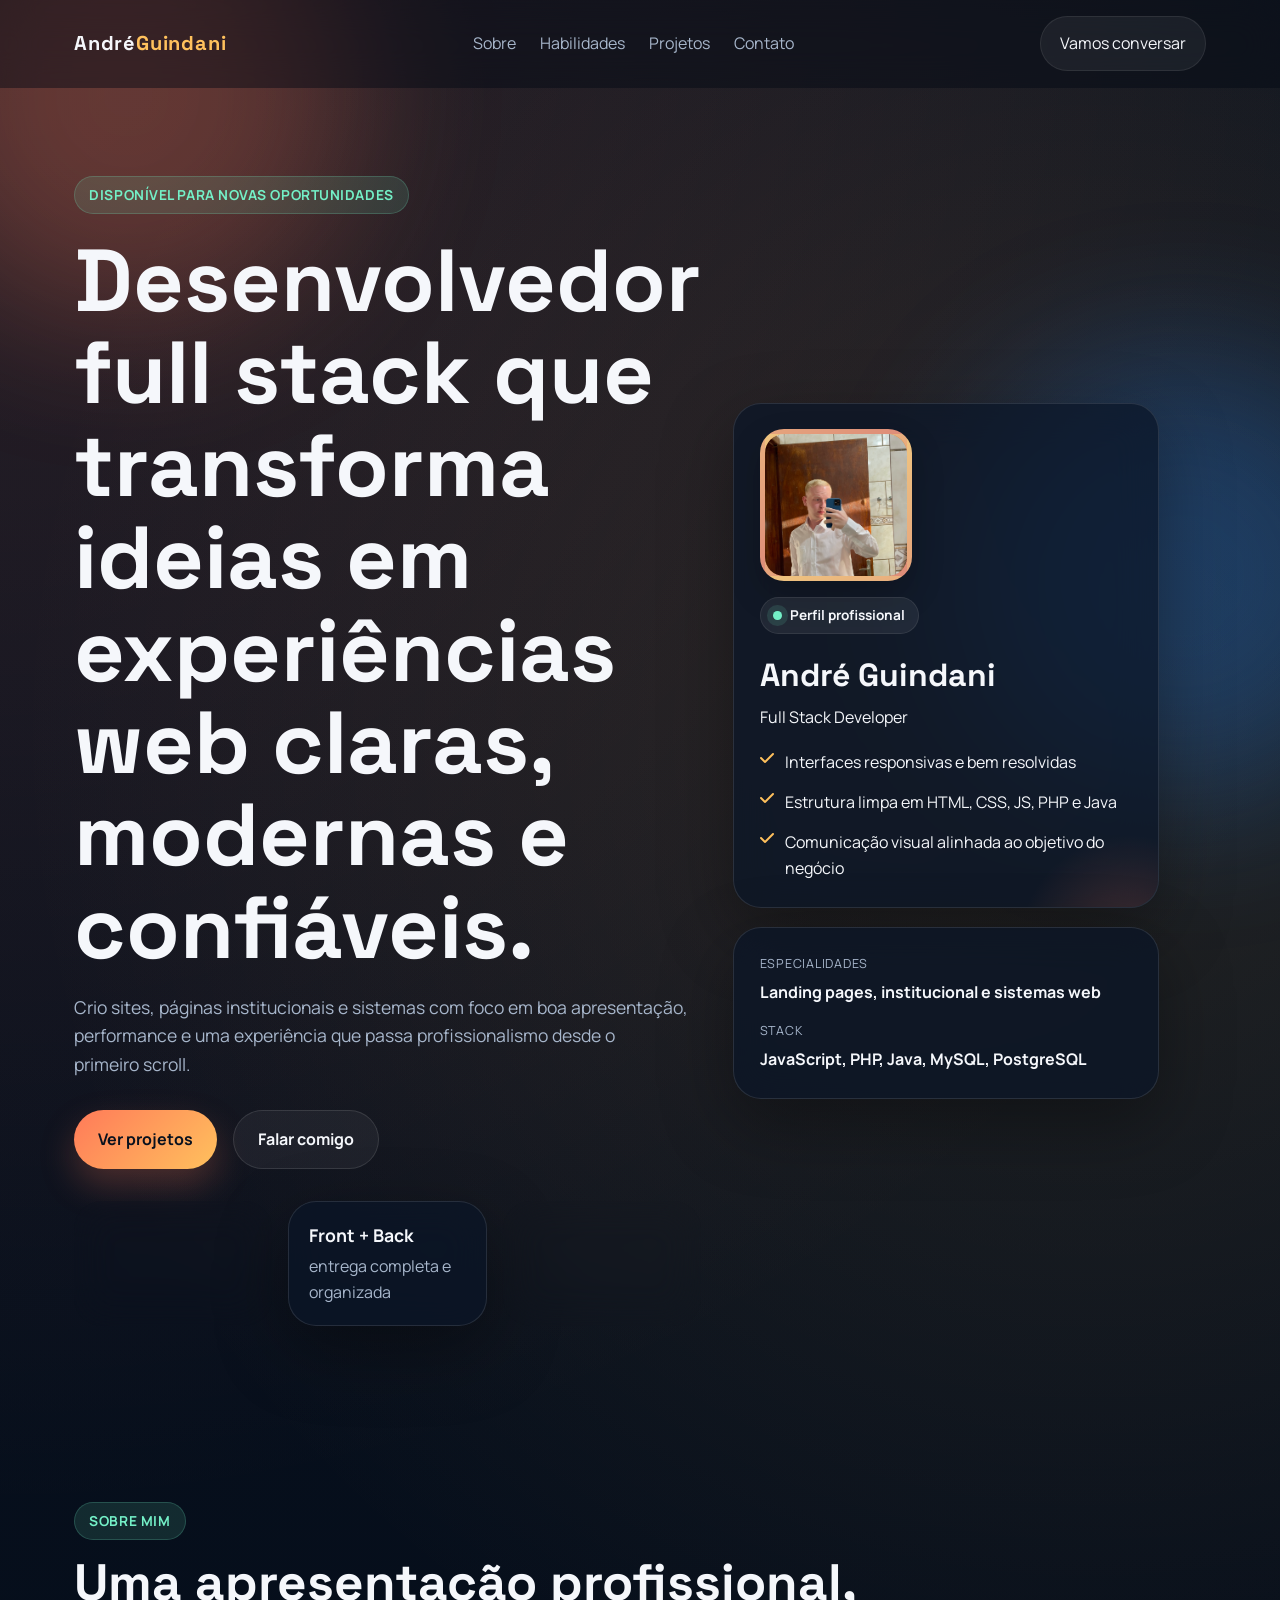
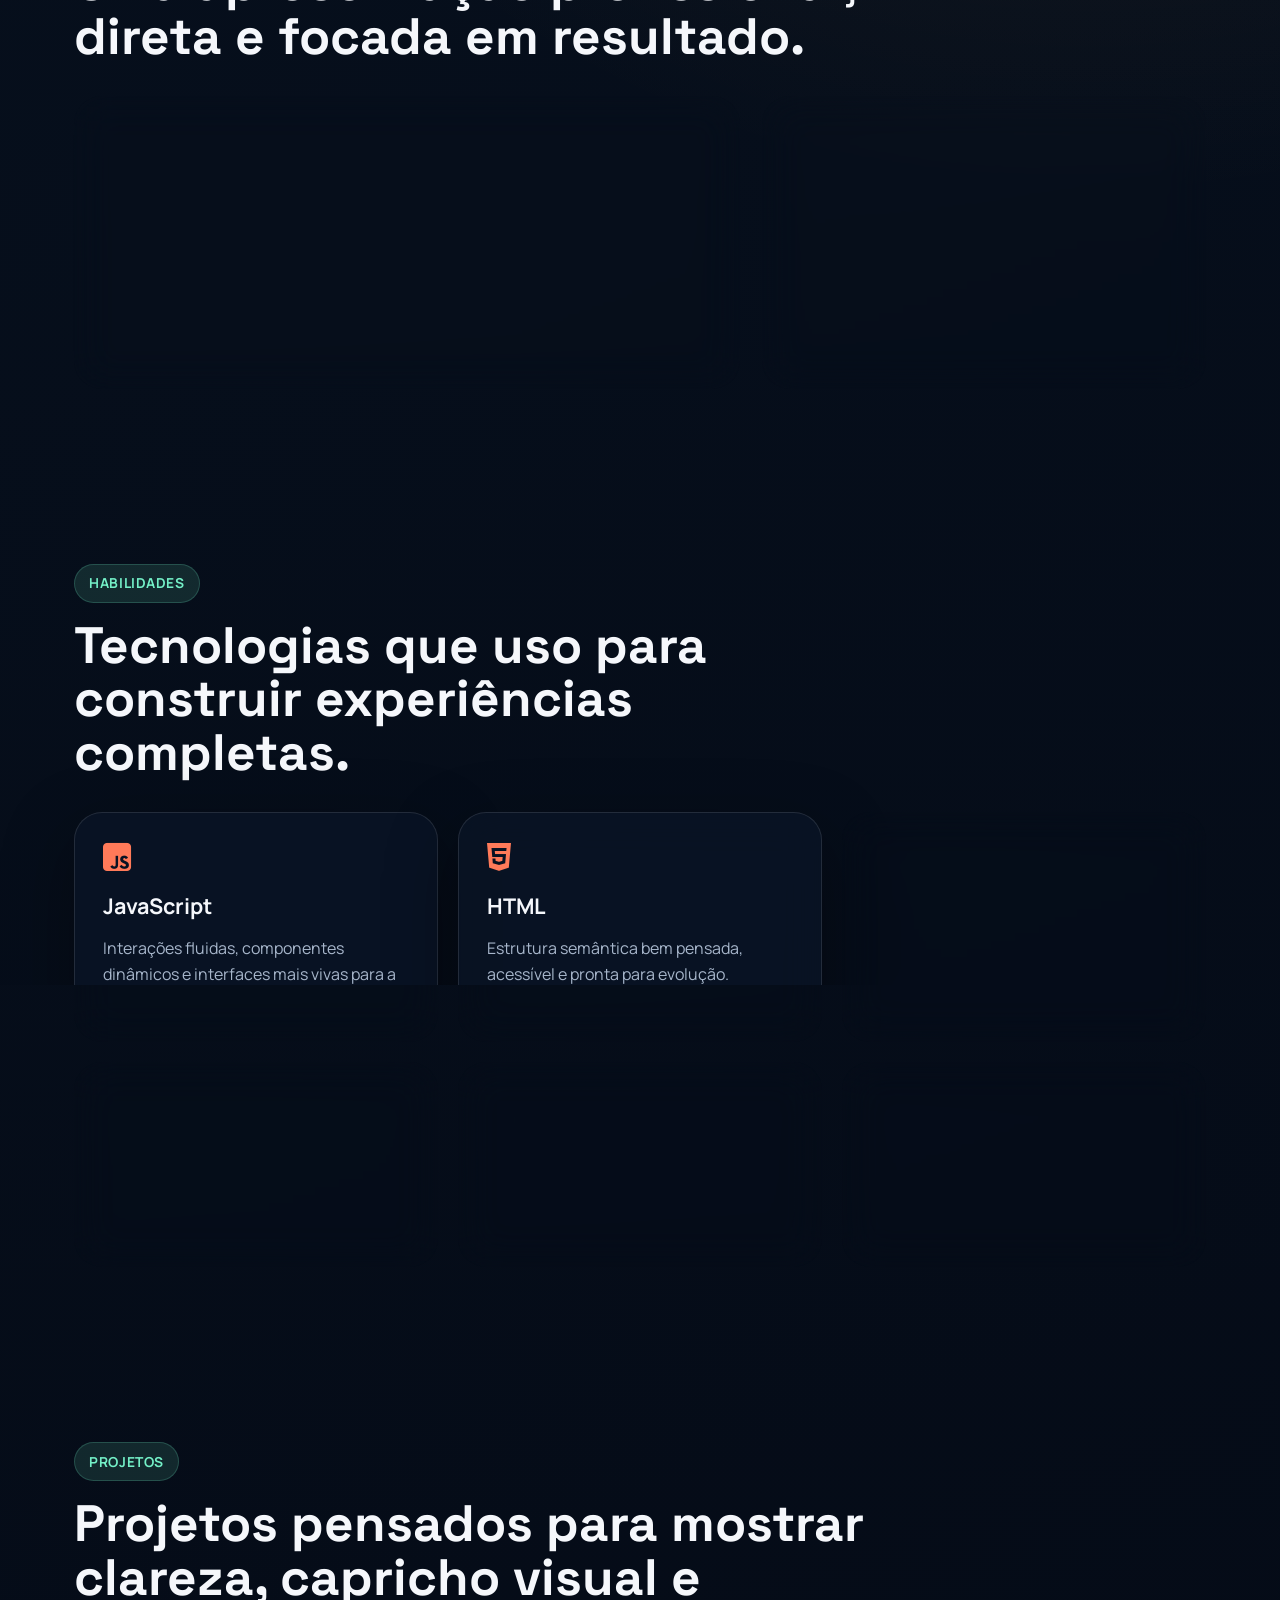
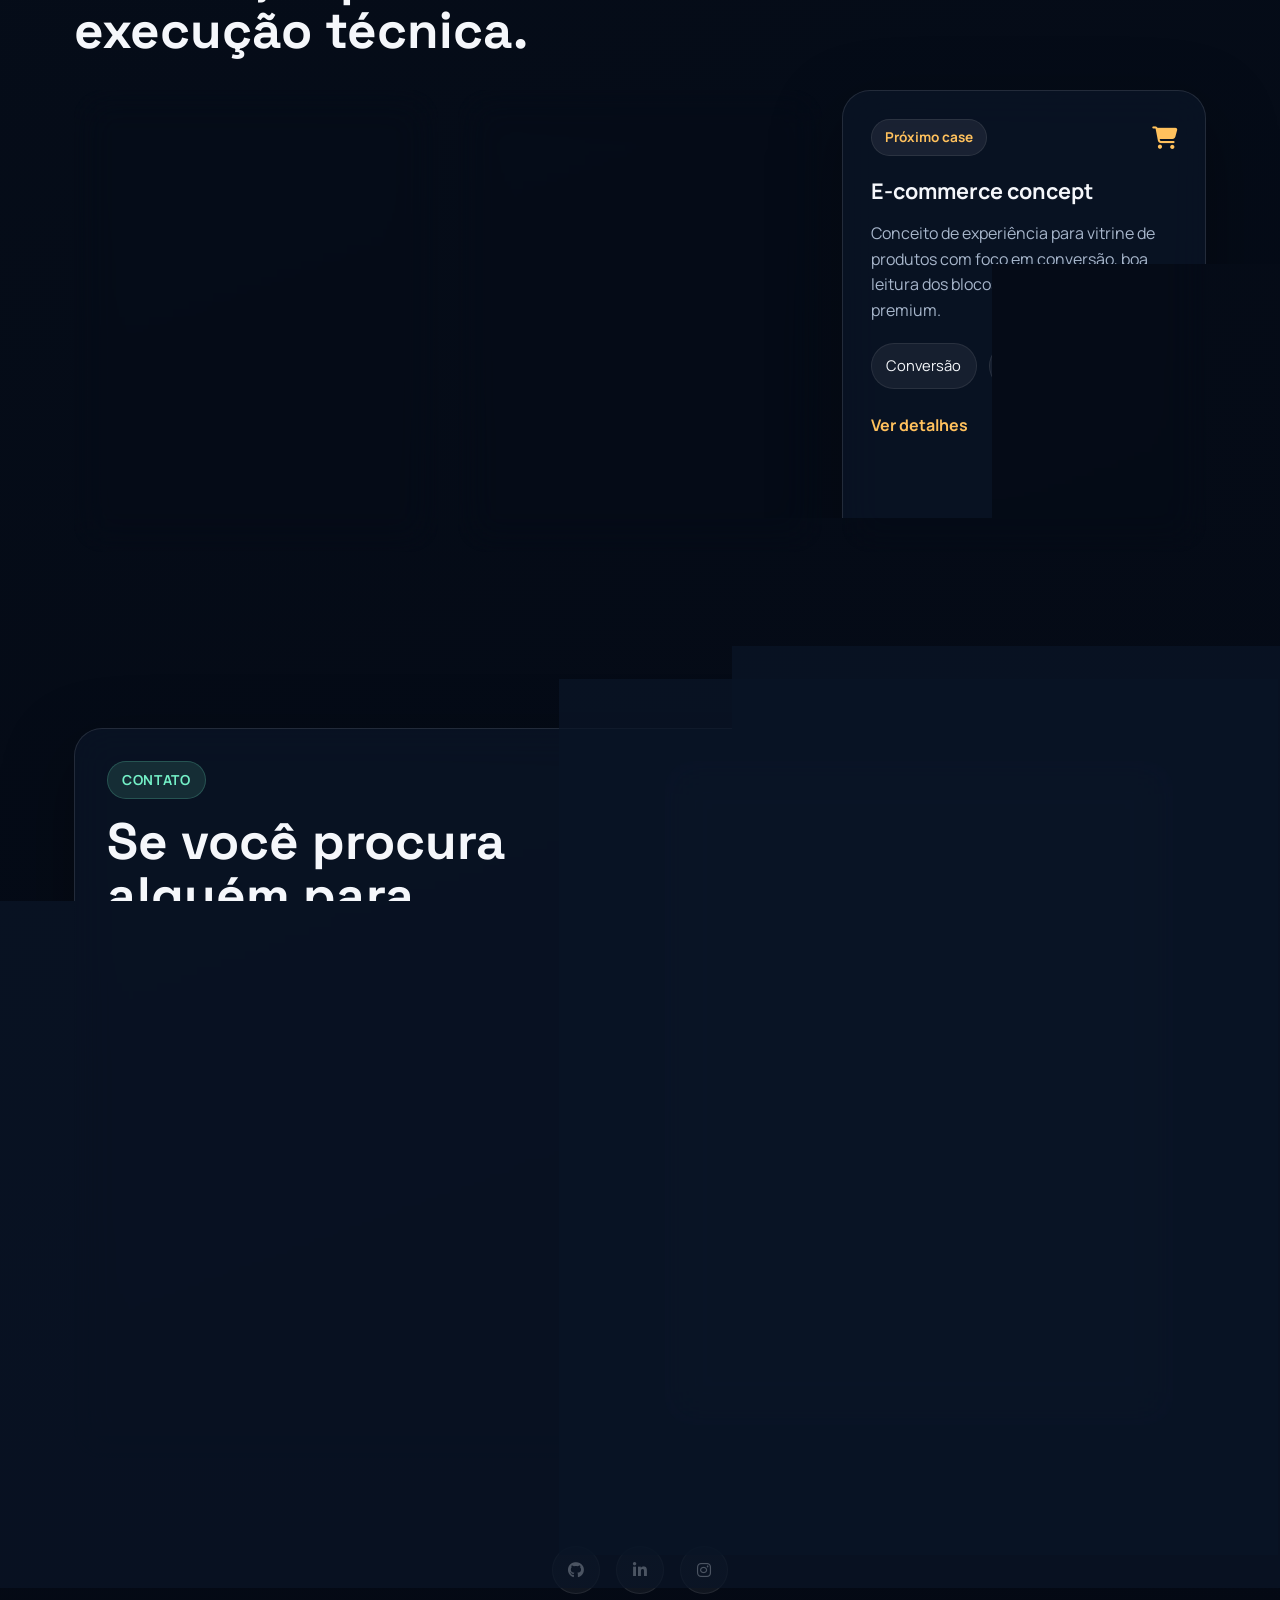
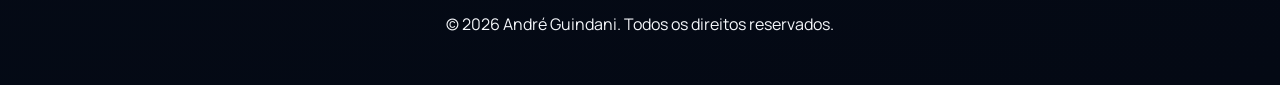
==== commit 1b23cb03: "Correção primeiro projeto" ====
--- a/index.html
+++ b/index.html
@@ -213,7 +213,7 @@
             <div class="projects-grid fade-in">
                 <article class="project-card featured-project">
                     <div class="project-topline">
-                        <span class="project-pill">Destaque</span>
+                        <span class="project-pill">Landing Page</span>
                         <i class="fa-solid fa-cow"></i>
                     </div>
                     <h3>NutriAgro</h3>
